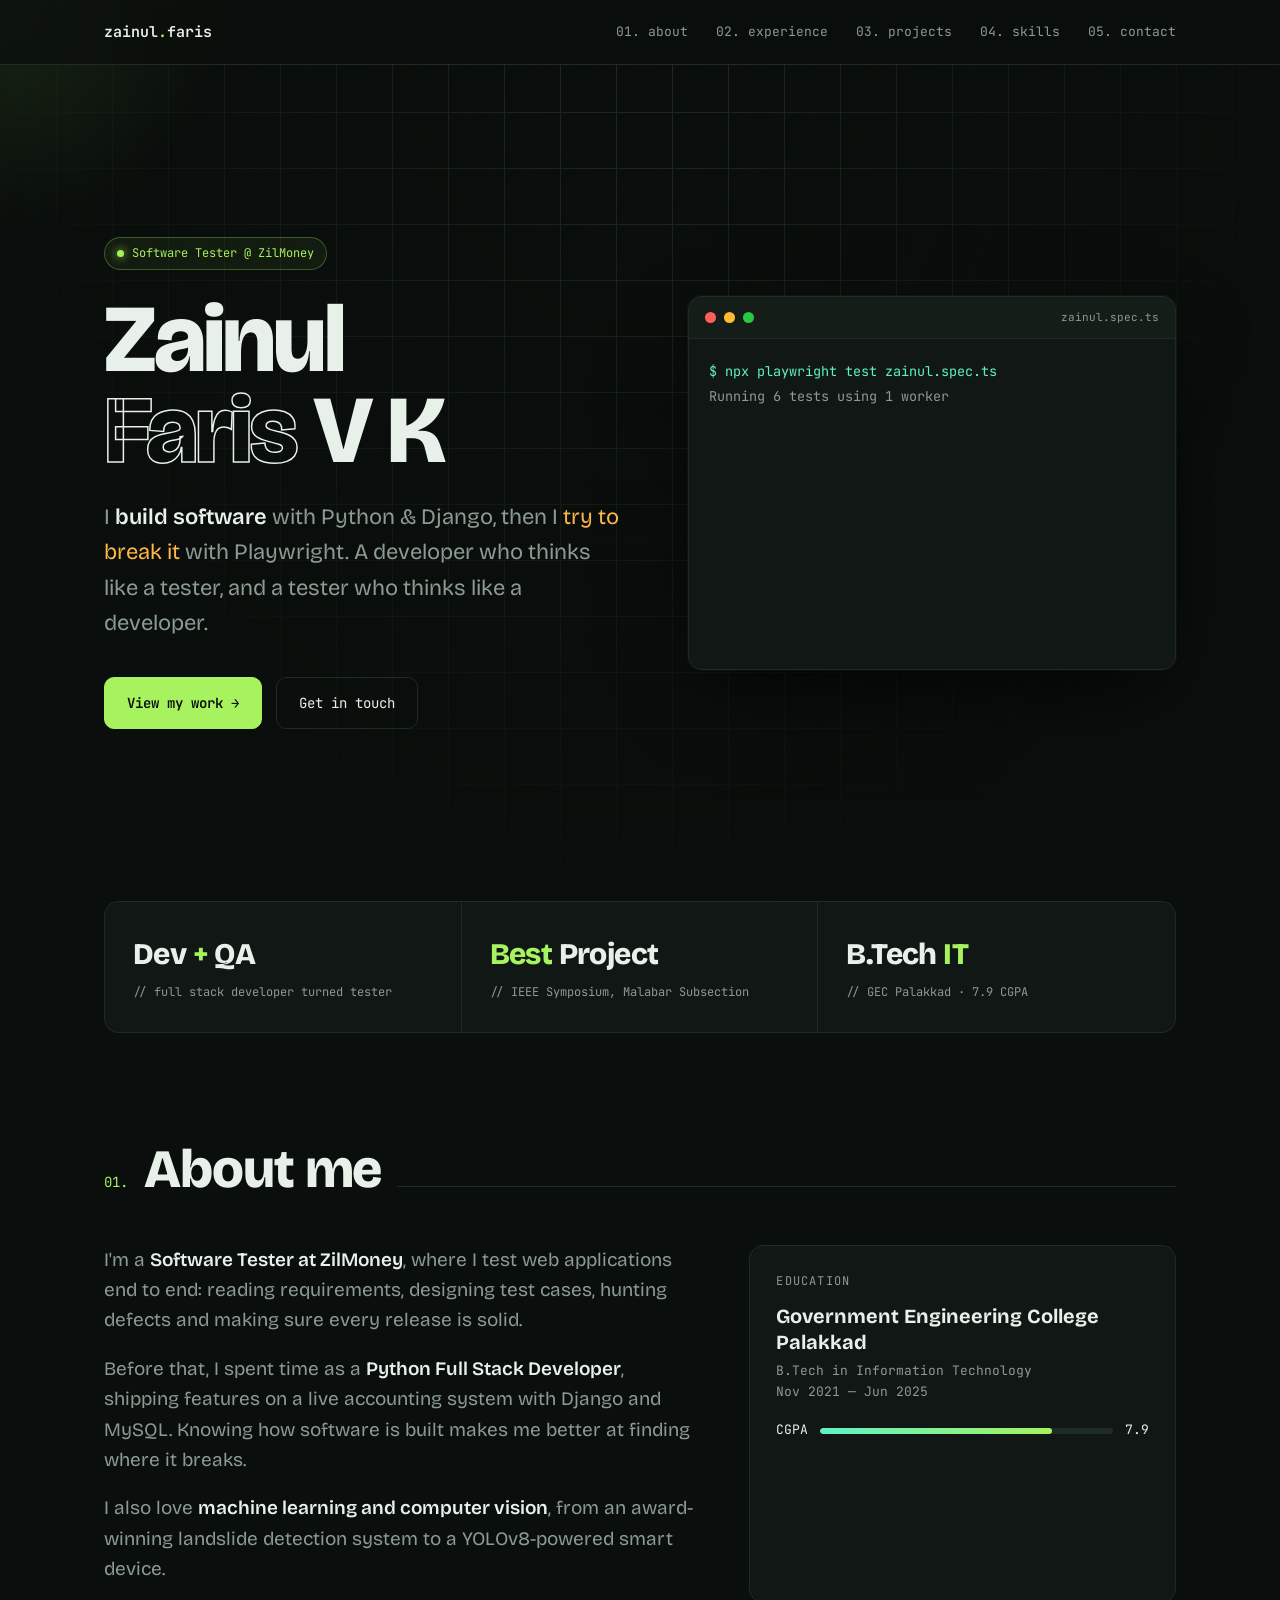
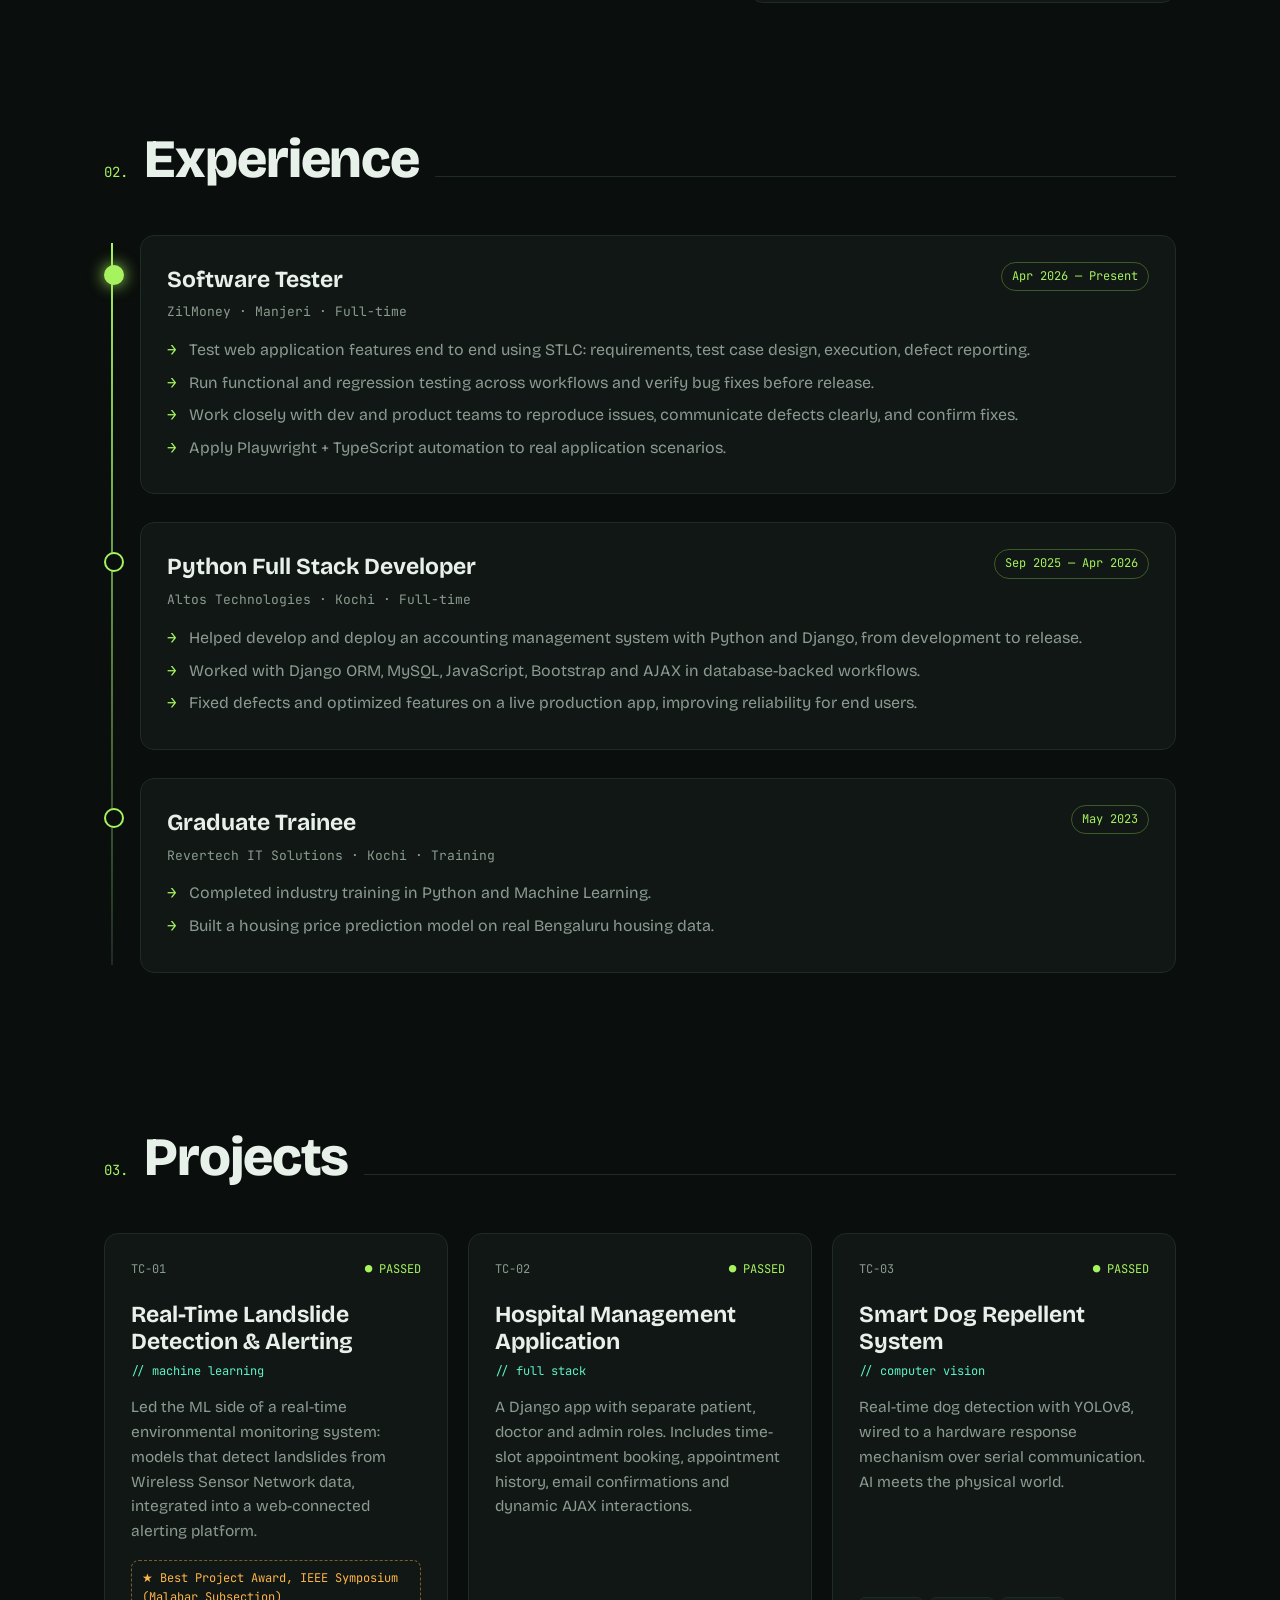
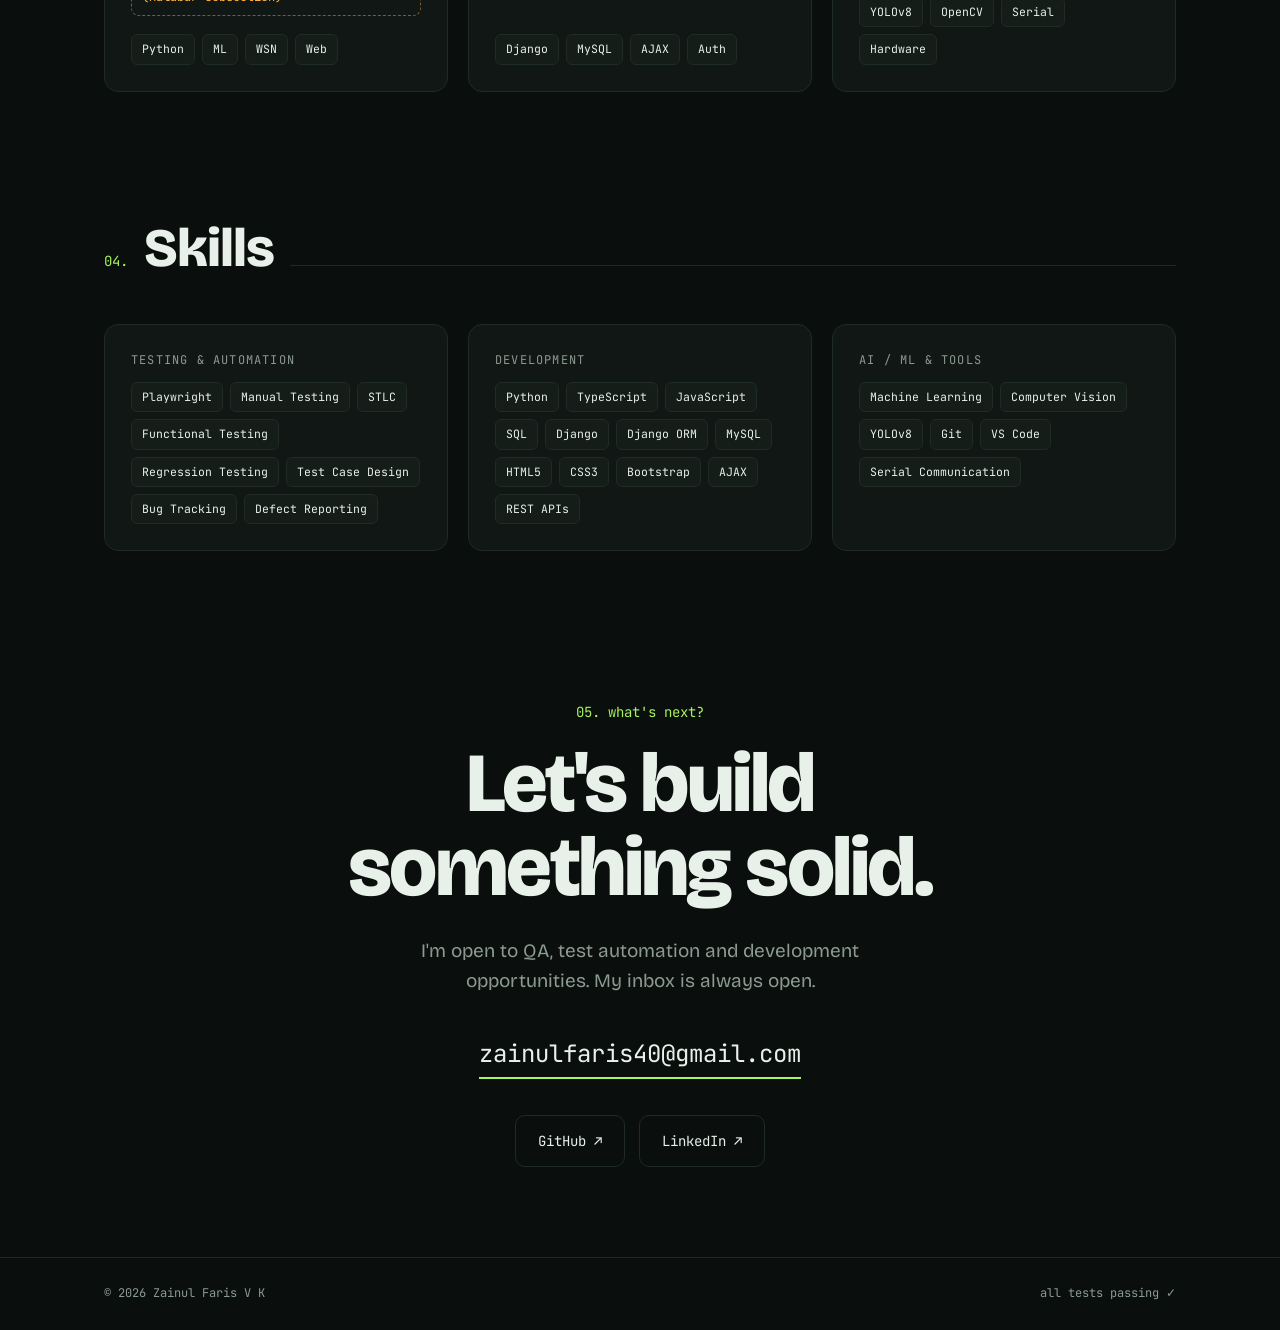
==== index.html @ f4fa7b73 "Add portfolio site" ====
<!DOCTYPE html>
<html lang="en">
<head>
<meta charset="UTF-8">
<meta name="viewport" content="width=device-width, initial-scale=1.0">
<title>Zainul Faris V K — Software Tester & Developer</title>
<meta name="description" content="Portfolio of Zainul Faris V K — Software Tester at ZilMoney, Python full stack developer, and ML enthusiast.">
<link rel="preconnect" href="https://fonts.googleapis.com">
<link rel="preconnect" href="https://fonts.gstatic.com" crossorigin>
<link href="https://fonts.googleapis.com/css2?family=Bricolage+Grotesque:opsz,wght@12..96,400;12..96,600;12..96,800&family=JetBrains+Mono:wght@400;600&display=swap" rel="stylesheet">

<!--
  ==========================================================
  EDIT YOUR LINKS HERE  (just replace the text inside quotes)
  ==========================================================
-->
<script>
  const MY_LINKS = {
    email:    "zainulfaris40@gmail.com",
    github:   "https://github.com/ZainulFaris93",
    linkedin: "https://www.linkedin.com/in/zainul-faris-vk"
  };
</script>

<style>
:root{
  --bg:#0a0e0c; --panel:#111714; --panel2:#151d19; --line:#1f2b25;
  --text:#e8f0ea; --mute:#8b9b91; --acc:#a6f25f; --acc2:#5ff2c6; --warn:#ffb547;
  --head:'Bricolage Grotesque',system-ui,sans-serif;
  --mono:'JetBrains Mono',ui-monospace,Menlo,Consolas,monospace;
}
*{box-sizing:border-box;margin:0;padding:0}
html{scroll-behavior:smooth}
body{
  background:var(--bg); color:var(--text); font-family:var(--head); line-height:1.6;
  background-image:
    linear-gradient(var(--line) 1px,transparent 1px),
    linear-gradient(90deg,var(--line) 1px,transparent 1px);
  background-size:56px 56px; background-attachment:fixed;
  overflow-x:hidden;
}
body::before{ /* vignette over grid */
  content:"";position:fixed;inset:0;pointer-events:none;z-index:0;
  background:radial-gradient(ellipse at 50% 0%,transparent 0%,var(--bg) 75%);
}
.glow{position:fixed;width:520px;height:520px;border-radius:50%;pointer-events:none;z-index:0;
  background:radial-gradient(circle,rgba(166,242,95,.10),transparent 65%);transform:translate(-50%,-50%);transition:opacity .3s}
main,nav,footer{position:relative;z-index:1}
a{color:inherit;text-decoration:none}
.wrap{max-width:1120px;margin:0 auto;padding:0 24px}
.mono{font-family:var(--mono)}

/* NAV */
nav{position:sticky;top:0;backdrop-filter:blur(12px);background:rgba(10,14,12,.72);border-bottom:1px solid var(--line);z-index:50}
nav .wrap{display:flex;align-items:center;justify-content:space-between;height:64px}
.logo{font-family:var(--mono);font-weight:600;font-size:15px}
.logo span{color:var(--acc)}
.links{display:flex;gap:28px;font-family:var(--mono);font-size:13px}
.links a{color:var(--mute);transition:color .2s}
.links a:hover{color:var(--acc)}
.menu-btn{display:none;background:none;border:1px solid var(--line);color:var(--text);font-family:var(--mono);padding:6px 12px;border-radius:6px;cursor:pointer}

/* HERO */
.hero{min-height:calc(100vh - 64px);display:grid;grid-template-columns:1.1fr 1fr;gap:48px;align-items:center;padding:60px 0}
.tag{display:inline-flex;align-items:center;gap:8px;font-family:var(--mono);font-size:12px;color:var(--acc);
  border:1px solid rgba(166,242,95,.3);background:rgba(166,242,95,.06);padding:6px 12px;border-radius:99px;margin-bottom:24px}
.dot{width:7px;height:7px;border-radius:50%;background:var(--acc);box-shadow:0 0 10px var(--acc);animation:pulse 1.8s infinite}
@keyframes pulse{50%{opacity:.35}}
h1{font-size:clamp(48px,8vw,96px);line-height:.95;font-weight:800;letter-spacing:-.03em}
h1 .out{color:transparent;-webkit-text-stroke:1.5px var(--text)}
.lead{font-size:clamp(18px,2.2vw,22px);color:var(--mute);margin:24px 0 36px;max-width:520px}
.lead b{color:var(--text);font-weight:600}
.lead .strike{position:relative;color:var(--warn)}
.cta{display:flex;gap:14px;flex-wrap:wrap}
.btn{font-family:var(--mono);font-size:14px;padding:14px 22px;border-radius:10px;border:1px solid var(--line);transition:all .25s;display:inline-flex;gap:8px;align-items:center}
.btn.primary{background:var(--acc);color:#0a0e0c;border-color:var(--acc);font-weight:600}
.btn.primary:hover{transform:translateY(-2px);box-shadow:0 10px 30px -8px rgba(166,242,95,.6)}
.btn.ghost:hover{border-color:var(--acc);color:var(--acc)}

/* TERMINAL */
.term{background:var(--panel);border:1px solid var(--line);border-radius:14px;overflow:hidden;
  box-shadow:0 30px 80px -20px rgba(0,0,0,.8),0 0 0 1px rgba(166,242,95,.05);transform:rotate(1deg);transition:transform .4s}
.term:hover{transform:rotate(0)}
.term-bar{display:flex;align-items:center;gap:8px;padding:12px 16px;border-bottom:1px solid var(--line);background:var(--panel2)}
.term-bar i{width:11px;height:11px;border-radius:50%;background:#2b3631}
.term-bar i:nth-child(1){background:#ff5f57}.term-bar i:nth-child(2){background:#febc2e}.term-bar i:nth-child(3){background:#28c840}
.term-bar span{margin-left:auto;font-family:var(--mono);font-size:11px;color:var(--mute)}
.term-body{font-family:var(--mono);font-size:13.5px;padding:20px;min-height:330px;line-height:1.85}
.term-body .p{color:var(--acc2)} .term-body .ok{color:var(--acc)} .term-body .dim{color:var(--mute)}
.term-body .sum{color:var(--acc);font-weight:600}
.cursor{display:inline-block;width:8px;height:16px;background:var(--acc);vertical-align:middle;animation:blink 1s steps(1) infinite}
@keyframes blink{50%{opacity:0}}

/* STATS */
.stats{display:grid;grid-template-columns:repeat(3,1fr);border:1px solid var(--line);border-radius:14px;background:var(--panel);overflow:hidden}
.stat{padding:28px;border-right:1px solid var(--line)}
.stat:last-child{border:none}
.stat b{display:block;font-size:30px;font-weight:800;letter-spacing:-.02em}
.stat b em{font-style:normal;color:var(--acc)}
.stat span{font-family:var(--mono);font-size:12px;color:var(--mute)}

/* SECTIONS */
section{padding:110px 0 20px}
.sec-head{display:flex;align-items:baseline;gap:16px;margin-bottom:48px}
.sec-head .num{font-family:var(--mono);color:var(--acc);font-size:14px}
.sec-head h2{font-size:clamp(34px,5vw,54px);font-weight:800;letter-spacing:-.02em;line-height:1}
.sec-head .rule{flex:1;height:1px;background:var(--line)}

/* ABOUT */
.about{display:grid;grid-template-columns:1.4fr 1fr;gap:48px}
.about p{font-size:19px;color:var(--mute);margin-bottom:18px}
.about p b{color:var(--text);font-weight:600}
.card{background:var(--panel);border:1px solid var(--line);border-radius:14px;padding:26px}
.card h4{font-family:var(--mono);font-size:12px;color:var(--mute);font-weight:400;margin-bottom:12px;text-transform:uppercase;letter-spacing:.1em}
.edu b{display:block;font-size:20px;line-height:1.3;margin-bottom:6px}
.edu .meta{font-family:var(--mono);font-size:13px;color:var(--mute)}
.edu .cg{margin-top:18px;display:flex;align-items:center;gap:12px;font-family:var(--mono);font-size:13px}
.bar{flex:1;height:6px;background:var(--line);border-radius:9px;overflow:hidden}
.bar i{display:block;height:100%;width:0;background:linear-gradient(90deg,var(--acc2),var(--acc));border-radius:9px;transition:width 1.6s cubic-bezier(.2,.8,.2,1)}
.in .bar i{width:79%}

/* EXPERIENCE */
.tl{position:relative;padding-left:36px}
.tl::before{content:"";position:absolute;left:7px;top:8px;bottom:8px;width:2px;background:linear-gradient(var(--acc),var(--line))}
.job{position:relative;margin-bottom:28px}
.job::before{content:"";position:absolute;left:-36px;top:30px;width:16px;height:16px;border-radius:50%;background:var(--bg);border:2px solid var(--acc)}
.job.now::before{background:var(--acc);box-shadow:0 0 16px var(--acc)}
.job .card{transition:border-color .3s,transform .3s}
.job .card:hover{border-color:rgba(166,242,95,.4);transform:translateX(4px)}
.job-top{display:flex;justify-content:space-between;gap:12px;flex-wrap:wrap;margin-bottom:4px}
.job h3{font-size:23px;font-weight:700}
.when{font-family:var(--mono);font-size:12px;color:var(--acc);border:1px solid rgba(166,242,95,.3);padding:4px 10px;border-radius:99px;height:fit-content}
.org{font-family:var(--mono);font-size:13px;color:var(--mute);margin-bottom:14px}
.job ul{list-style:none}
.job li{color:var(--mute);padding-left:22px;position:relative;margin-bottom:7px;font-size:16px}
.job li::before{content:"→";position:absolute;left:0;color:var(--acc);font-family:var(--mono)}

/* PROJECTS */
.projects{display:grid;grid-template-columns:repeat(3,1fr);gap:20px}
.proj{display:flex;flex-direction:column;position:relative;overflow:hidden;transition:transform .35s,border-color .35s}
.proj::after{content:"";position:absolute;inset:0;background:radial-gradient(400px circle at var(--mx,50%) var(--my,0%),rgba(166,242,95,.09),transparent 45%);opacity:0;transition:opacity .3s;pointer-events:none}
.proj:hover{transform:translateY(-6px);border-color:rgba(166,242,95,.4)}
.proj:hover::after{opacity:1}
.proj-top{display:flex;justify-content:space-between;font-family:var(--mono);font-size:12px;margin-bottom:22px}
.tc{color:var(--mute)}
.pass{color:var(--acc);display:flex;align-items:center;gap:6px}
.proj h3{font-size:23px;line-height:1.2;margin-bottom:6px}
.kind{font-family:var(--mono);font-size:12px;color:var(--acc2);margin-bottom:14px}
.proj p{color:var(--mute);font-size:15.5px;flex:1}
.award{margin-top:16px;font-family:var(--mono);font-size:12px;color:var(--warn);border:1px dashed rgba(255,181,71,.45);padding:8px 10px;border-radius:8px}
.chips{display:flex;flex-wrap:wrap;gap:7px;margin-top:18px}
.chip{font-family:var(--mono);font-size:11.5px;padding:5px 10px;border-radius:6px;background:var(--panel2);border:1px solid var(--line);color:var(--text)}

/* SKILLS */
.skills{display:grid;grid-template-columns:repeat(3,1fr);gap:20px}
.skills .card .chips{margin-top:4px}
.skills .chip{transition:all .2s;cursor:default}
.skills .chip:hover{border-color:var(--acc);color:var(--acc)}

/* CONTACT */
.contact{text-align:center;padding:130px 0 90px}
.contact .mono{color:var(--acc);font-size:14px}
.contact h2{font-size:clamp(40px,7vw,84px);font-weight:800;letter-spacing:-.03em;line-height:1;margin:18px 0 26px}
.contact p{color:var(--mute);font-size:19px;max-width:520px;margin:0 auto 38px}
.mail{display:inline-block;font-family:var(--mono);font-size:clamp(16px,2.6vw,24px);border-bottom:2px solid var(--acc);padding-bottom:4px;transition:color .2s}
.mail:hover{color:var(--acc)}
.socials{display:flex;gap:14px;justify-content:center;margin-top:36px}
footer{border-top:1px solid var(--line);padding:26px 0;font-family:var(--mono);font-size:12px;color:var(--mute)}
footer .wrap{display:flex;justify-content:space-between;flex-wrap:wrap;gap:10px}

/* REVEAL */
.rv{opacity:0;transform:translateY(28px);transition:opacity .8s ease,transform .8s cubic-bezier(.2,.8,.2,1)}
.rv.in{opacity:1;transform:none}

/* RESPONSIVE */
@media(max-width:900px){
  .hero,.about{grid-template-columns:1fr}
  .hero{padding-top:40px;min-height:auto}
  .term{transform:none}
  .projects,.skills{grid-template-columns:1fr}
  .stats{grid-template-columns:1fr}
  .stat{border-right:none;border-bottom:1px solid var(--line)}
  .links{display:none;position:absolute;top:64px;left:0;right:0;flex-direction:column;gap:0;background:var(--bg);border-bottom:1px solid var(--line)}
  .links.open{display:flex}
  .links a{padding:16px 24px;border-top:1px solid var(--line)}
  .menu-btn{display:block}
  .glow{display:none}
}
@media(prefers-reduced-motion:reduce){*{animation:none!important;transition:none!important}.rv{opacity:1;transform:none}}
</style>
</head>
<body>
<div class="glow" id="glow"></div>

<nav>
  <div class="wrap">
    <a href="#top" class="logo">zainul<span>.</span>faris</a>
    <div class="links" id="links">
      <a href="#about">01. about</a>
      <a href="#experience">02. experience</a>
      <a href="#projects">03. projects</a>
      <a href="#skills">04. skills</a>
      <a href="#contact">05. contact</a>
    </div>
    <button class="menu-btn" id="menuBtn" aria-label="Menu">menu</button>
  </div>
</nav>

<main id="top">
  <div class="wrap">
    <!-- HERO -->
    <header class="hero">
      <div class="rv">
        <div class="tag"><span class="dot"></span>Software Tester @ ZilMoney</div>
        <h1>Zainul<br><span class="out">Faris</span> V K</h1>
        <p class="lead">I <b>build software</b> with Python & Django, then I <span class="strike">try to break it</span> with Playwright. A developer who thinks like a tester, and a tester who thinks like a developer.</p>
        <div class="cta">
          <a href="#projects" class="btn primary">View my work →</a>
          <a href="#contact" class="btn ghost">Get in touch</a>
        </div>
      </div>

      <div class="term rv" aria-label="Animated test runner">
        <div class="term-bar"><i></i><i></i><i></i><span>zainul.spec.ts</span></div>
        <div class="term-body" id="term"></div>
      </div>
    </header>

    <div class="stats rv">
      <div class="stat"><b>Dev <em>+</em> QA</b><span>// full stack developer turned tester</span></div>
      <div class="stat"><b><em>Best</em> Project</b><span>// IEEE Symposium, Malabar Subsection</span></div>
      <div class="stat"><b>B.Tech <em>IT</em></b><span>// GEC Palakkad · 7.9 CGPA</span></div>
    </div>

    <!-- ABOUT -->
    <section id="about">
      <div class="sec-head rv"><span class="num">01.</span><h2>About me</h2><span class="rule"></span></div>
      <div class="about">
        <div class="rv">
          <p>I'm a <b>Software Tester at ZilMoney</b>, where I test web applications end to end: reading requirements, designing test cases, hunting defects and making sure every release is solid.</p>
          <p>Before that, I spent time as a <b>Python Full Stack Developer</b>, shipping features on a live accounting system with Django and MySQL. Knowing how software is built makes me better at finding where it breaks.</p>
          <p>I also love <b>machine learning and computer vision</b>, from an award-winning landslide detection system to a YOLOv8-powered smart device.</p>
        </div>
        <div class="card edu rv">
          <h4>Education</h4>
          <b>Government Engineering College Palakkad</b>
          <div class="meta">B.Tech in Information Technology<br>Nov 2021 — Jun 2025</div>
          <div class="cg"><span>CGPA</span><div class="bar"><i></i></div><span>7.9</span></div>
        </div>
      </div>
    </section>

    <!-- EXPERIENCE -->
    <section id="experience">
      <div class="sec-head rv"><span class="num">02.</span><h2>Experience</h2><span class="rule"></span></div>
      <div class="tl">
        <div class="job now rv"><div class="card">
          <div class="job-top"><h3>Software Tester</h3><span class="when">Apr 2026 — Present</span></div>
          <div class="org">ZilMoney · Manjeri · Full-time</div>
          <ul>
            <li>Test web application features end to end using STLC: requirements, test case design, execution, defect reporting.</li>
            <li>Run functional and regression testing across workflows and verify bug fixes before release.</li>
            <li>Work closely with dev and product teams to reproduce issues, communicate defects clearly, and confirm fixes.</li>
            <li>Apply Playwright + TypeScript automation to real application scenarios.</li>
          </ul>
        </div></div>
        <div class="job rv"><div class="card">
          <div class="job-top"><h3>Python Full Stack Developer</h3><span class="when">Sep 2025 — Apr 2026</span></div>
          <div class="org">Altos Technologies · Kochi · Full-time</div>
          <ul>
            <li>Helped develop and deploy an accounting management system with Python and Django, from development to release.</li>
            <li>Worked with Django ORM, MySQL, JavaScript, Bootstrap and AJAX in database-backed workflows.</li>
            <li>Fixed defects and optimized features on a live production app, improving reliability for end users.</li>
          </ul>
        </div></div>
        <div class="job rv"><div class="card">
          <div class="job-top"><h3>Graduate Trainee</h3><span class="when">May 2023</span></div>
          <div class="org">Revertech IT Solutions · Kochi · Training</div>
          <ul>
            <li>Completed industry training in Python and Machine Learning.</li>
            <li>Built a housing price prediction model on real Bengaluru housing data.</li>
          </ul>
        </div></div>
      </div>
    </section>

    <!-- PROJECTS -->
    <section id="projects">
      <div class="sec-head rv"><span class="num">03.</span><h2>Projects</h2><span class="rule"></span></div>
      <div class="projects">
        <article class="card proj rv">
          <div class="proj-top"><span class="tc">TC-01</span><span class="pass">● PASSED</span></div>
          <h3>Real-Time Landslide Detection & Alerting</h3>
          <div class="kind">// machine learning</div>
          <p>Led the ML side of a real-time environmental monitoring system: models that detect landslides from Wireless Sensor Network data, integrated into a web-connected alerting platform.</p>
          <div class="award">★ Best Project Award, IEEE Symposium (Malabar Subsection)</div>
          <div class="chips"><span class="chip">Python</span><span class="chip">ML</span><span class="chip">WSN</span><span class="chip">Web</span></div>
        </article>
        <article class="card proj rv">
          <div class="proj-top"><span class="tc">TC-02</span><span class="pass">● PASSED</span></div>
          <h3>Hospital Management Application</h3>
          <div class="kind">// full stack</div>
          <p>A Django app with separate patient, doctor and admin roles. Includes time-slot appointment booking, appointment history, email confirmations and dynamic AJAX interactions.</p>
          <div class="chips"><span class="chip">Django</span><span class="chip">MySQL</span><span class="chip">AJAX</span><span class="chip">Auth</span></div>
        </article>
        <article class="card proj rv">
          <div class="proj-top"><span class="tc">TC-03</span><span class="pass">● PASSED</span></div>
          <h3>Smart Dog Repellent System</h3>
          <div class="kind">// computer vision</div>
          <p>Real-time dog detection with YOLOv8, wired to a hardware response mechanism over serial communication. AI meets the physical world.</p>
          <div class="chips"><span class="chip">YOLOv8</span><span class="chip">OpenCV</span><span class="chip">Serial</span><span class="chip">Hardware</span></div>
        </article>
      </div>
    </section>

    <!-- SKILLS -->
    <section id="skills">
      <div class="sec-head rv"><span class="num">04.</span><h2>Skills</h2><span class="rule"></span></div>
      <div class="skills">
        <div class="card rv"><h4>Testing & Automation</h4><div class="chips">
          <span class="chip">Playwright</span><span class="chip">Manual Testing</span><span class="chip">STLC</span><span class="chip">Functional Testing</span><span class="chip">Regression Testing</span><span class="chip">Test Case Design</span><span class="chip">Bug Tracking</span><span class="chip">Defect Reporting</span></div></div>
        <div class="card rv"><h4>Development</h4><div class="chips">
          <span class="chip">Python</span><span class="chip">TypeScript</span><span class="chip">JavaScript</span><span class="chip">SQL</span><span class="chip">Django</span><span class="chip">Django ORM</span><span class="chip">MySQL</span><span class="chip">HTML5</span><span class="chip">CSS3</span><span class="chip">Bootstrap</span><span class="chip">AJAX</span><span class="chip">REST APIs</span></div></div>
        <div class="card rv"><h4>AI / ML & Tools</h4><div class="chips">
          <span class="chip">Machine Learning</span><span class="chip">Computer Vision</span><span class="chip">YOLOv8</span><span class="chip">Git</span><span class="chip">VS Code</span><span class="chip">Serial Communication</span></div></div>
      </div>
    </section>

    <!-- CONTACT -->
    <section class="contact" id="contact">
      <div class="rv">
        <div class="mono">05. what's next?</div>
        <h2>Let's build<br>something solid.</h2>
        <p>I'm open to QA, test automation and development opportunities. My inbox is always open.</p>
        <a class="mail" id="mailLink" href="#">email</a>
        <div class="socials">
          <a class="btn ghost" id="ghLink" href="#" target="_blank" rel="noopener">GitHub ↗</a>
          <a class="btn ghost" id="liLink" href="#" target="_blank" rel="noopener">LinkedIn ↗</a>
        </div>
      </div>
    </section>
  </div>
</main>

<footer><div class="wrap"><span>© <span id="yr"></span> Zainul Faris V K</span><span>all tests passing ✓</span></div></footer>

<script>
// links
const m = document.getElementById('mailLink');
m.href = 'mailto:' + MY_LINKS.email; m.textContent = MY_LINKS.email;
document.getElementById('ghLink').href = MY_LINKS.github;
document.getElementById('liLink').href = MY_LINKS.linkedin;
document.getElementById('yr').textContent = new Date().getFullYear();

// mobile menu
const links = document.getElementById('links');
document.getElementById('menuBtn').onclick = () => links.classList.toggle('open');
links.querySelectorAll('a').forEach(a => a.onclick = () => links.classList.remove('open'));

// reveal on scroll
const io = new IntersectionObserver(es => es.forEach(e => {
  if (e.isIntersecting) { e.target.classList.add('in'); io.unobserve(e.target); }
}), { threshold: .12 });
document.querySelectorAll('.rv').forEach((el, i) => { el.style.transitionDelay = (i % 3) * 90 + 'ms'; io.observe(el); });

// cursor glow + project spotlight
const g = document.getElementById('glow');
addEventListener('pointermove', e => { g.style.left = e.clientX + 'px'; g.style.top = e.clientY + 'px'; });
document.querySelectorAll('.proj').forEach(p => p.addEventListener('pointermove', e => {
  const r = p.getBoundingClientRect();
  p.style.setProperty('--mx', (e.clientX - r.left) + 'px');
  p.style.setProperty('--my', (e.clientY - r.top) + 'px');
}));

// terminal animation
const lines = [
  ['p', '$ npx playwright test zainul.spec.ts', 32],
  ['dim', 'Running 6 tests using 1 worker', 0],
  ['', '', 0],
  ['ok', '  ✓ builds full-stack apps with Django  (1.2s)', 0],
  ['ok', '  ✓ designs test cases from requirements  (0.8s)', 0],
  ['ok', '  ✓ catches bugs before users do  (0.6s)', 0],
  ['ok', '  ✓ automates flows with Playwright + TS  (1.4s)', 0],
  ['ok', '  ✓ trains ML & computer vision models  (2.1s)', 0],
  ['ok', '  ✓ wins awards (IEEE Best Project)  (0.3s)', 0],
  ['', '', 0],
  ['sum', '  6 passed (6.4s)', 0],
  ['dim', '  ready to join your team →', 18]
];
const term = document.getElementById('term');
async function run() {
  term.innerHTML = '';
  for (const [cls, text, speed] of lines) {
    const d = document.createElement('div');
    d.className = cls; d.innerHTML = '&nbsp;';
    term.appendChild(d);
    if (speed) {
      d.textContent = '';
      for (const ch of text) { d.textContent += ch; await new Promise(r => setTimeout(r, speed)); }
    } else {
      await new Promise(r => setTimeout(r, 380));
      d.textContent = text || '\u00a0';
    }
  }
  const c = document.createElement('span'); c.className = 'cursor'; term.lastChild.append(' ', c);
  setTimeout(run, 7000);
}
run();
</script>
</body>
</html>
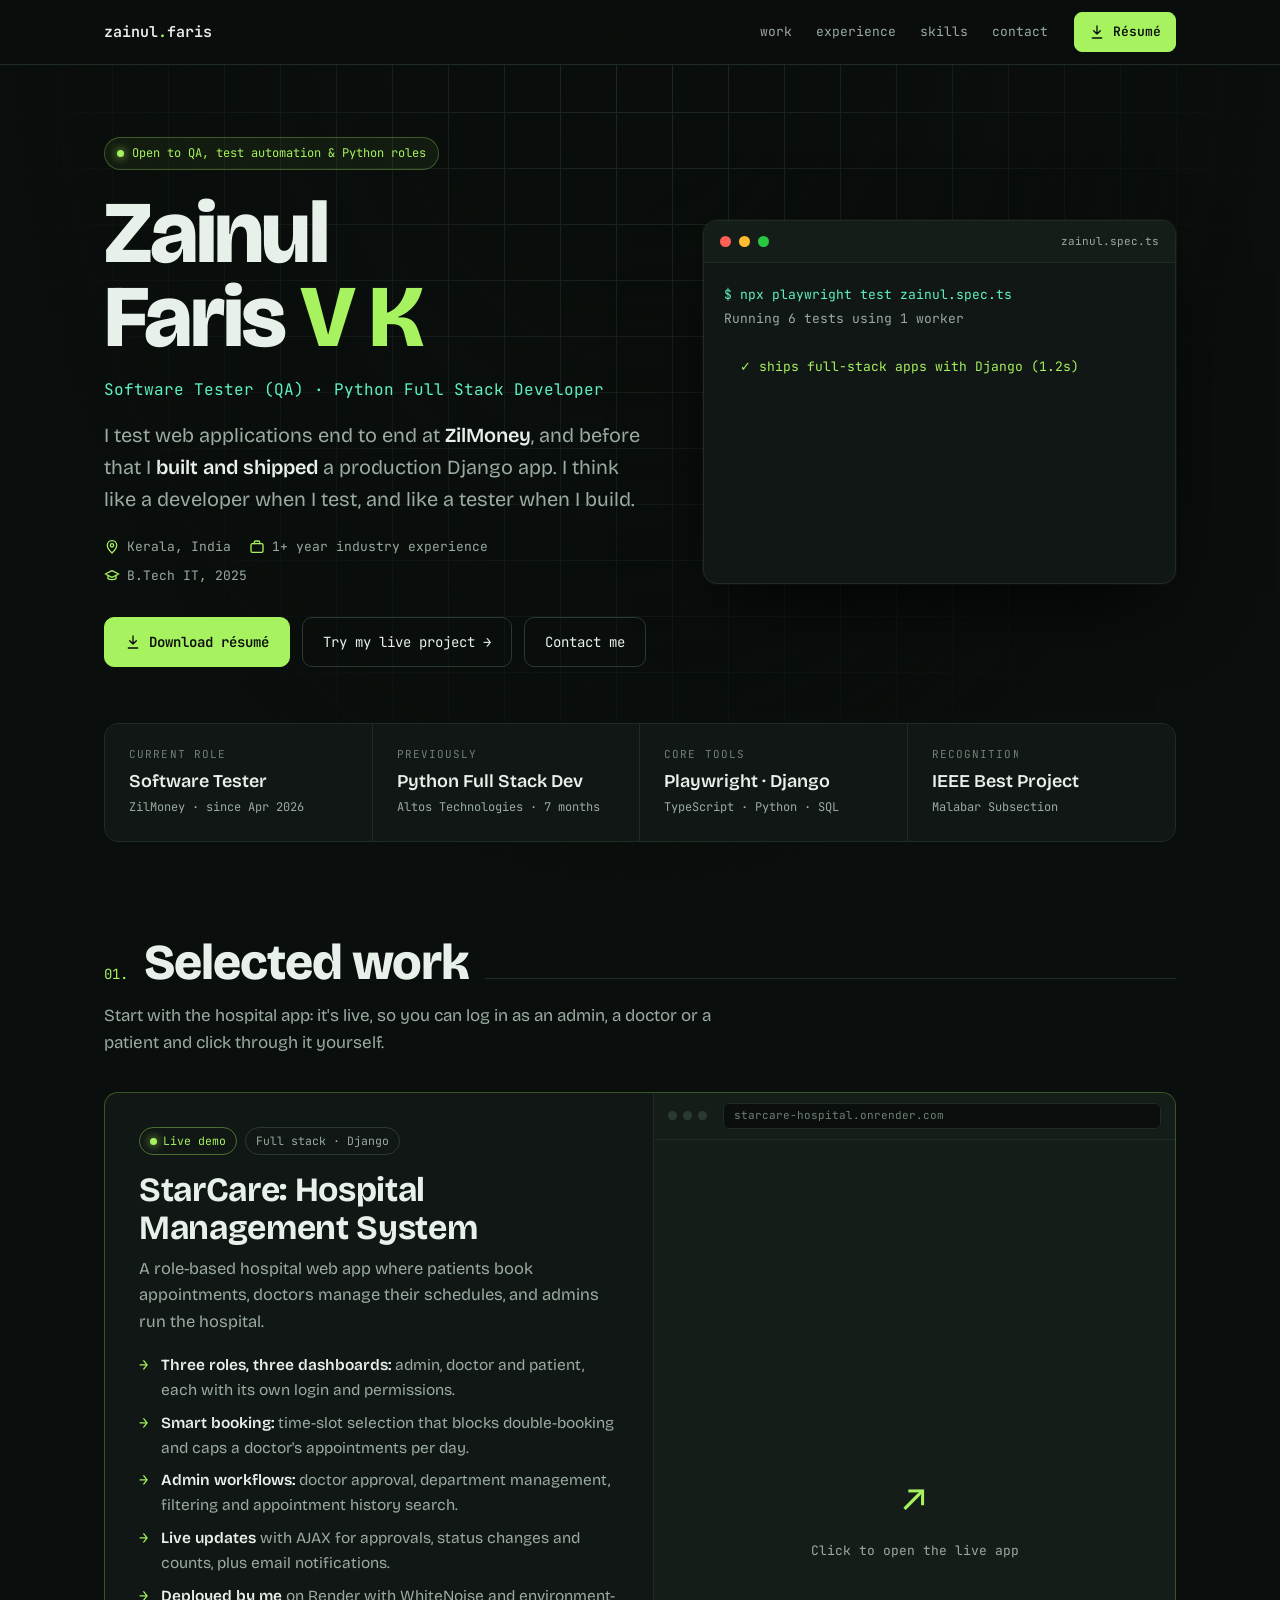
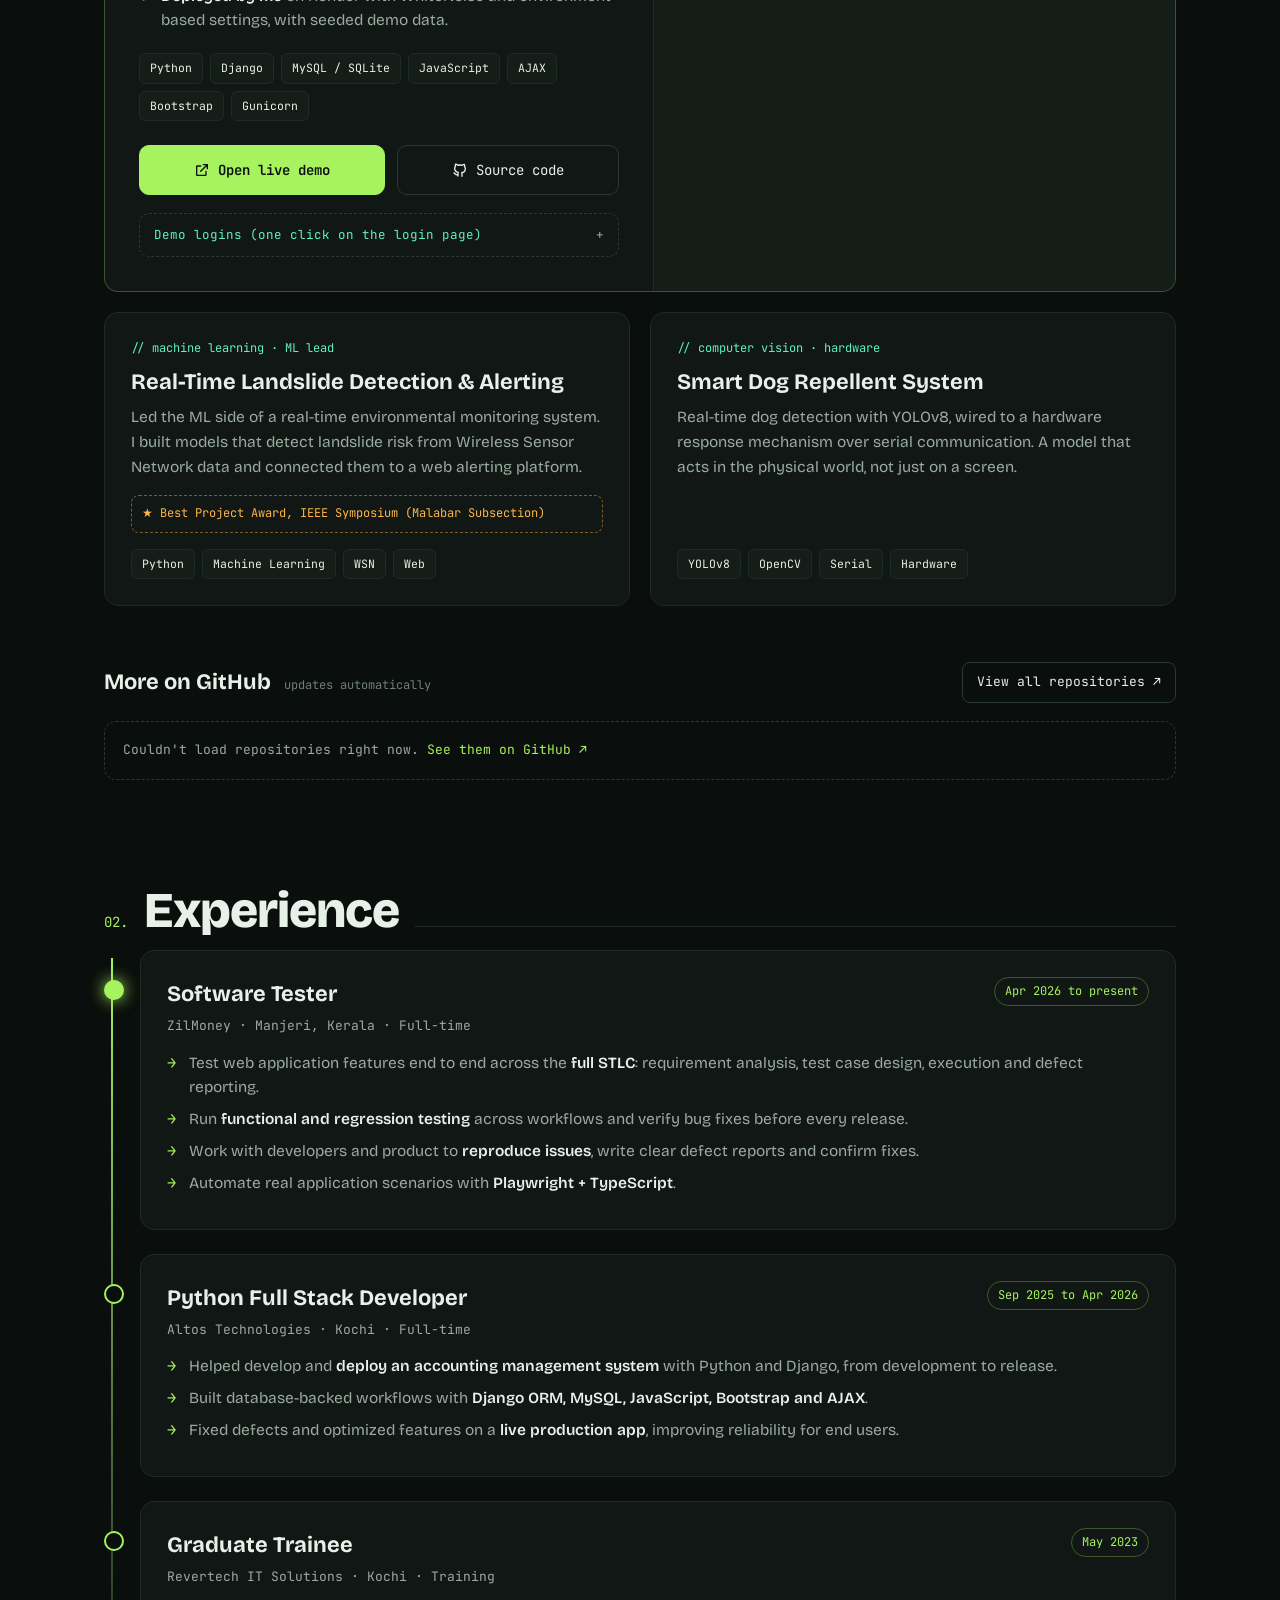
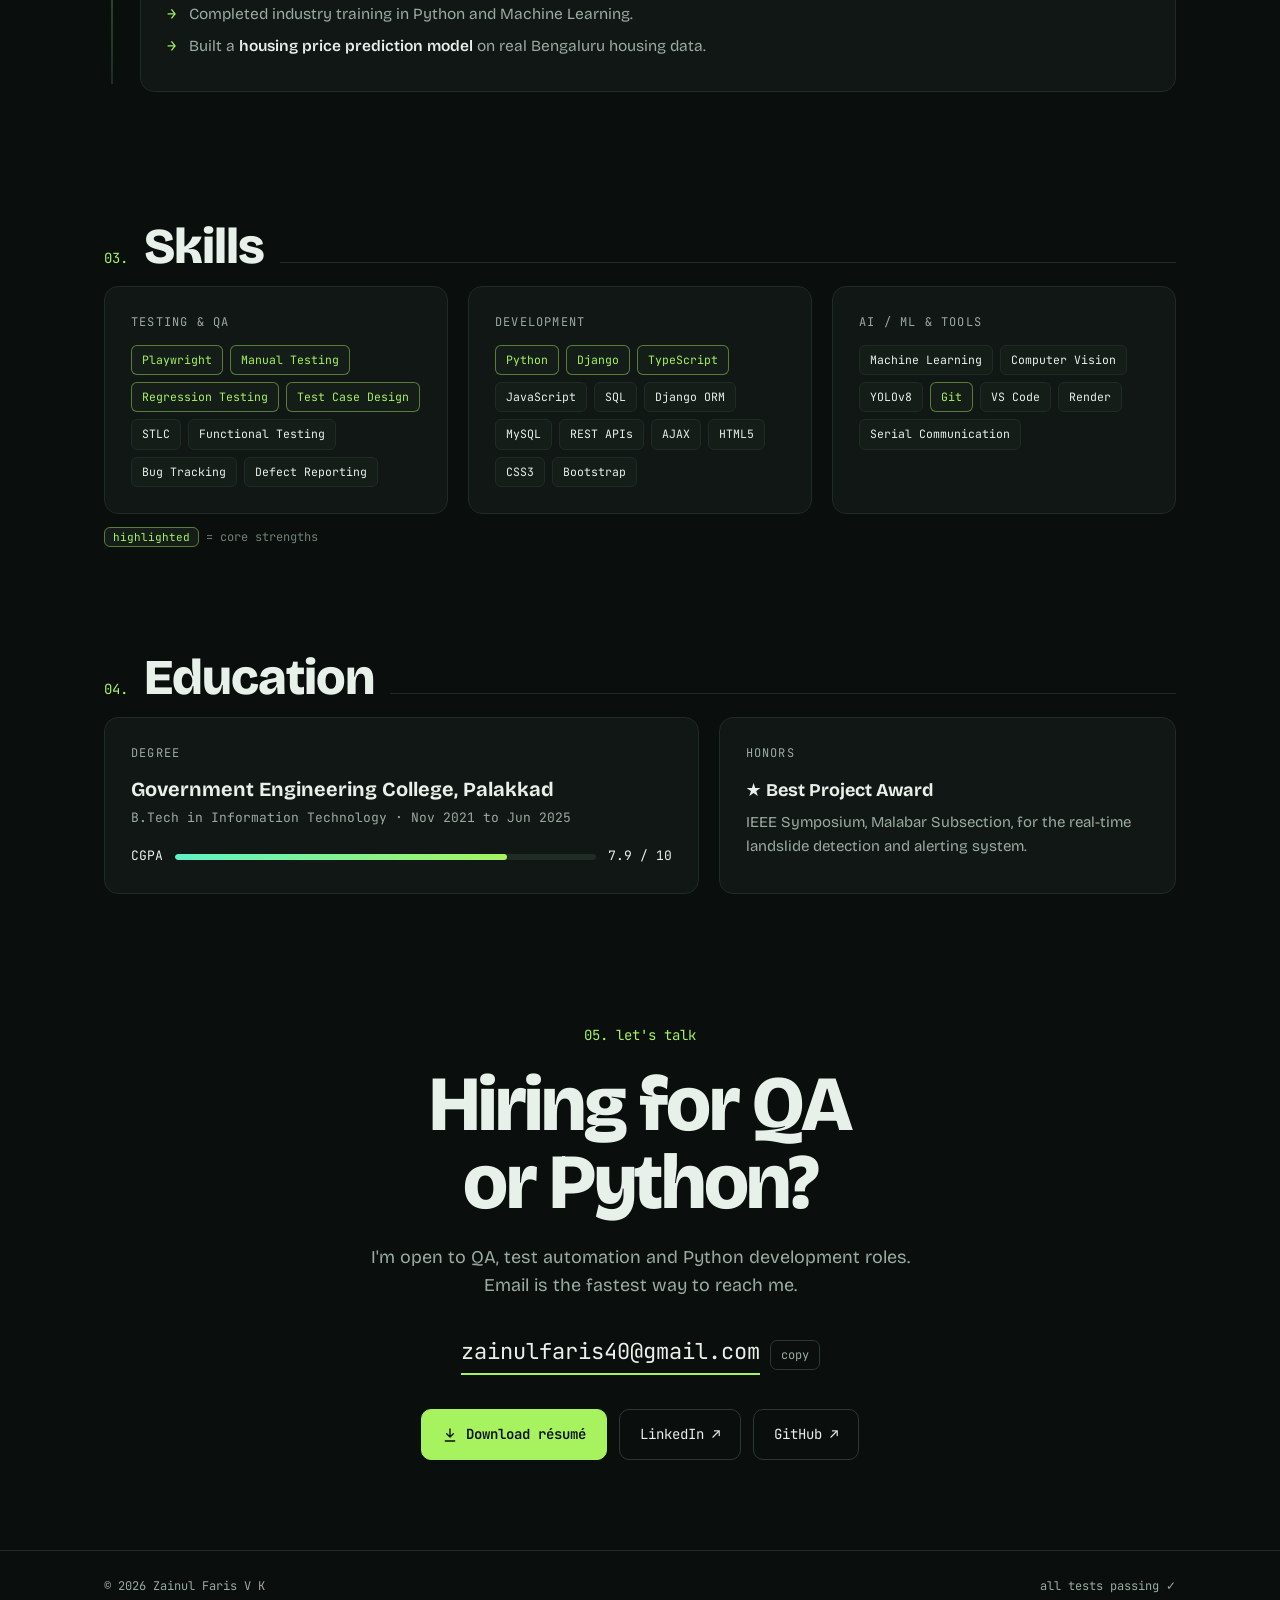
==== commit 0a5320d0: "Recruiter-friendly redesign, live project, resume download" ====
--- a/index.html
+++ b/index.html
@@ -3,250 +3,404 @@
 <head>
 <meta charset="UTF-8">
 <meta name="viewport" content="width=device-width, initial-scale=1.0">
-<title>Zainul Faris V K — Software Tester & Developer</title>
-<meta name="description" content="Portfolio of Zainul Faris V K — Software Tester at ZilMoney, Python full stack developer, and ML enthusiast.">
+<title>Zainul Faris V K | QA Engineer & Python Developer</title>
+<meta name="description" content="Zainul Faris V K: Software Tester at ZilMoney with a Python/Django development background. Manual and automated testing (Playwright + TypeScript), full stack Django, ML. Based in Kerala, India.">
+<meta property="og:title" content="Zainul Faris V K | QA Engineer & Python Developer">
+<meta property="og:description" content="Software Tester at ZilMoney. Former Python full stack developer. Try my live Django hospital management app.">
+<meta property="og:type" content="website">
+<meta property="og:url" content="https://zainulfaris93.github.io/">
+<meta property="og:image" content="https://zainulfaris93.github.io/assets/og-image.png">
+<meta name="twitter:card" content="summary_large_image">
+<link rel="icon" href="data:image/svg+xml,%3Csvg xmlns='http://www.w3.org/2000/svg' viewBox='0 0 64 64'%3E%3Crect width='64' height='64' rx='14' fill='%230a0e0c'/%3E%3Cpath d='M18 33l9 9 19-20' stroke='%23a6f25f' stroke-width='7' fill='none' stroke-linecap='round' stroke-linejoin='round'/%3E%3C/svg%3E">
 <link rel="preconnect" href="https://fonts.googleapis.com">
 <link rel="preconnect" href="https://fonts.gstatic.com" crossorigin>
 <link href="https://fonts.googleapis.com/css2?family=Bricolage+Grotesque:opsz,wght@12..96,400;12..96,600;12..96,800&family=JetBrains+Mono:wght@400;600&display=swap" rel="stylesheet">
 
 <!--
-  ==========================================================
-  EDIT YOUR LINKS HERE  (just replace the text inside quotes)
-  ==========================================================
+  =====================================================================
+  EASY SETTINGS: edit the values inside quotes, then commit on GitHub.
+  =====================================================================
+  RÉSUMÉ
+    • Main résumé: upload a PDF named  resume.pdf  to this repo (replace it any time).
+    • Tailored résumé: upload e.g.  resume-zilmoney.pdf  and share the link
+        https://zainulfaris93.github.io/?cv=zilmoney
+      Visitors on that link download the tailored file instead.
+  NEW PROJECTS
+    • Any new public GitHub repo shows up automatically under "More on GitHub".
+    • To show a "Live" button for it, set the repo's Website field on GitHub
+      (repo page → ⚙ next to About → Website).
+    • To hide a repo, add its name to hideRepos below.
 -->
 <script>
-  const MY_LINKS = {
+  const SETTINGS = {
     email:    "zainulfaris40@gmail.com",
     github:   "https://github.com/ZainulFaris93",
-    linkedin: "https://www.linkedin.com/in/zainul-faris-vk"
+    linkedin: "https://www.linkedin.com/in/zainul-faris-vk",
+    githubUser: "ZainulFaris93",
+    resumeFile: "resume.pdf",
+    resumeDownloadName: "Zainul_Faris_VK_Resume.pdf",
+    hospitalDemo: "https://starcare-hospital.onrender.com",
+    hideRepos: ["ZainulFaris93.github.io", "desktop-tutorial", "Hospital-Management-System"]
   };
 </script>
 
 <style>
 :root{
-  --bg:#0a0e0c; --panel:#111714; --panel2:#151d19; --line:#1f2b25;
-  --text:#e8f0ea; --mute:#8b9b91; --acc:#a6f25f; --acc2:#5ff2c6; --warn:#ffb547;
+  --bg:#0a0e0c; --panel:#111714; --panel2:#151d19; --line:#1f2b25; --line2:#2a3a32;
+  --text:#e8f0ea; --mute:#9aaba0; --dim:#6f8076; --acc:#a6f25f; --acc2:#5ff2c6; --warn:#ffb547;
   --head:'Bricolage Grotesque',system-ui,sans-serif;
   --mono:'JetBrains Mono',ui-monospace,Menlo,Consolas,monospace;
 }
 *{box-sizing:border-box;margin:0;padding:0}
-html{scroll-behavior:smooth}
+html{scroll-behavior:smooth;scroll-padding-top:80px}
 body{
   background:var(--bg); color:var(--text); font-family:var(--head); line-height:1.6;
-  background-image:
-    linear-gradient(var(--line) 1px,transparent 1px),
-    linear-gradient(90deg,var(--line) 1px,transparent 1px);
-  background-size:56px 56px; background-attachment:fixed;
-  overflow-x:hidden;
+  background-image:linear-gradient(var(--line) 1px,transparent 1px),linear-gradient(90deg,var(--line) 1px,transparent 1px);
+  background-size:56px 56px; background-attachment:fixed; overflow-x:hidden;
 }
-body::before{ /* vignette over grid */
-  content:"";position:fixed;inset:0;pointer-events:none;z-index:0;
-  background:radial-gradient(ellipse at 50% 0%,transparent 0%,var(--bg) 75%);
-}
-.glow{position:fixed;width:520px;height:520px;border-radius:50%;pointer-events:none;z-index:0;
-  background:radial-gradient(circle,rgba(166,242,95,.10),transparent 65%);transform:translate(-50%,-50%);transition:opacity .3s}
+body::before{content:"";position:fixed;inset:0;pointer-events:none;z-index:0;background:radial-gradient(ellipse at 50% 0%,transparent 0%,var(--bg) 72%)}
 main,nav,footer{position:relative;z-index:1}
 a{color:inherit;text-decoration:none}
 .wrap{max-width:1120px;margin:0 auto;padding:0 24px}
 .mono{font-family:var(--mono)}
+svg.i{width:16px;height:16px;flex:none;stroke:currentColor;fill:none;stroke-width:2;stroke-linecap:round;stroke-linejoin:round}
+:focus-visible{outline:2px solid var(--acc);outline-offset:3px;border-radius:6px}
+.skip{position:absolute;left:-999px;top:8px;background:var(--acc);color:#0a0e0c;padding:8px 14px;border-radius:8px;z-index:100;font-family:var(--mono);font-size:13px}
+.skip:focus{left:16px}
 
 /* NAV */
-nav{position:sticky;top:0;backdrop-filter:blur(12px);background:rgba(10,14,12,.72);border-bottom:1px solid var(--line);z-index:50}
-nav .wrap{display:flex;align-items:center;justify-content:space-between;height:64px}
+nav{position:sticky;top:0;backdrop-filter:blur(12px);-webkit-backdrop-filter:blur(12px);background:rgba(10,14,12,.8);border-bottom:1px solid var(--line);z-index:50}
+nav .wrap{display:flex;align-items:center;justify-content:space-between;height:64px;gap:16px}
 .logo{font-family:var(--mono);font-weight:600;font-size:15px}
 .logo span{color:var(--acc)}
-.links{display:flex;gap:28px;font-family:var(--mono);font-size:13px}
+.nav-r{display:flex;align-items:center;gap:26px}
+.links{display:flex;gap:24px;font-family:var(--mono);font-size:13px}
 .links a{color:var(--mute);transition:color .2s}
 .links a:hover{color:var(--acc)}
-.menu-btn{display:none;background:none;border:1px solid var(--line);color:var(--text);font-family:var(--mono);padding:6px 12px;border-radius:6px;cursor:pointer}
-
-/* HERO */
-.hero{min-height:calc(100vh - 64px);display:grid;grid-template-columns:1.1fr 1fr;gap:48px;align-items:center;padding:60px 0}
-.tag{display:inline-flex;align-items:center;gap:8px;font-family:var(--mono);font-size:12px;color:var(--acc);
-  border:1px solid rgba(166,242,95,.3);background:rgba(166,242,95,.06);padding:6px 12px;border-radius:99px;margin-bottom:24px}
-.dot{width:7px;height:7px;border-radius:50%;background:var(--acc);box-shadow:0 0 10px var(--acc);animation:pulse 1.8s infinite}
-@keyframes pulse{50%{opacity:.35}}
-h1{font-size:clamp(48px,8vw,96px);line-height:.95;font-weight:800;letter-spacing:-.03em}
-h1 .out{color:transparent;-webkit-text-stroke:1.5px var(--text)}
-.lead{font-size:clamp(18px,2.2vw,22px);color:var(--mute);margin:24px 0 36px;max-width:520px}
-.lead b{color:var(--text);font-weight:600}
-.lead .strike{position:relative;color:var(--warn)}
-.cta{display:flex;gap:14px;flex-wrap:wrap}
-.btn{font-family:var(--mono);font-size:14px;padding:14px 22px;border-radius:10px;border:1px solid var(--line);transition:all .25s;display:inline-flex;gap:8px;align-items:center}
+.menu-btn{display:none;background:none;border:1px solid var(--line2);color:var(--text);font-family:var(--mono);font-size:13px;padding:7px 12px;border-radius:8px;cursor:pointer}
+
+/* BUTTONS */
+.btn{font-family:var(--mono);font-size:14px;padding:13px 20px;border-radius:10px;border:1px solid var(--line2);transition:all .2s;display:inline-flex;gap:8px;align-items:center;justify-content:center;cursor:pointer;background:none;color:var(--text);white-space:nowrap}
+.btn.sm{font-size:13px;padding:9px 14px;border-radius:8px}
 .btn.primary{background:var(--acc);color:#0a0e0c;border-color:var(--acc);font-weight:600}
 .btn.primary:hover{transform:translateY(-2px);box-shadow:0 10px 30px -8px rgba(166,242,95,.6)}
 .btn.ghost:hover{border-color:var(--acc);color:var(--acc)}
+.btn[hidden]{display:none}
+
+/* HERO */
+.hero{display:grid;grid-template-columns:1.15fr 1fr;gap:56px;align-items:center;padding:72px 0 56px}
+.tag{display:inline-flex;align-items:center;gap:8px;font-family:var(--mono);font-size:12px;color:var(--acc);border:1px solid rgba(166,242,95,.3);background:rgba(166,242,95,.06);padding:6px 12px;border-radius:99px;margin-bottom:22px}
+.dot{width:7px;height:7px;border-radius:50%;background:var(--acc);box-shadow:0 0 10px var(--acc);animation:pulse 1.8s infinite}
+@keyframes pulse{50%{opacity:.35}}
+h1{font-size:clamp(46px,7.4vw,88px);line-height:.95;font-weight:800;letter-spacing:-.03em}
+h1 .acc{color:var(--acc)}
+.role{font-family:var(--mono);font-size:clamp(14px,1.7vw,16px);color:var(--acc2);margin-top:18px}
+.lead{font-size:clamp(17px,2vw,20px);color:var(--mute);margin:16px 0 22px;max-width:540px}
+.lead b{color:var(--text);font-weight:600}
+.facts{display:flex;flex-wrap:wrap;gap:8px 18px;font-family:var(--mono);font-size:13px;color:var(--mute);margin-bottom:30px}
+.facts span{display:inline-flex;align-items:center;gap:7px}
+.facts svg{color:var(--acc)}
+.cta{display:flex;gap:12px;flex-wrap:wrap}
 
 /* TERMINAL */
-.term{background:var(--panel);border:1px solid var(--line);border-radius:14px;overflow:hidden;
-  box-shadow:0 30px 80px -20px rgba(0,0,0,.8),0 0 0 1px rgba(166,242,95,.05);transform:rotate(1deg);transition:transform .4s}
-.term:hover{transform:rotate(0)}
+.term{background:var(--panel);border:1px solid var(--line);border-radius:14px;overflow:hidden;box-shadow:0 30px 80px -20px rgba(0,0,0,.8),0 0 0 1px rgba(166,242,95,.05)}
 .term-bar{display:flex;align-items:center;gap:8px;padding:12px 16px;border-bottom:1px solid var(--line);background:var(--panel2)}
-.term-bar i{width:11px;height:11px;border-radius:50%;background:#2b3631}
+.term-bar i{width:11px;height:11px;border-radius:50%}
 .term-bar i:nth-child(1){background:#ff5f57}.term-bar i:nth-child(2){background:#febc2e}.term-bar i:nth-child(3){background:#28c840}
 .term-bar span{margin-left:auto;font-family:var(--mono);font-size:11px;color:var(--mute)}
-.term-body{font-family:var(--mono);font-size:13.5px;padding:20px;min-height:330px;line-height:1.85}
-.term-body .p{color:var(--acc2)} .term-body .ok{color:var(--acc)} .term-body .dim{color:var(--mute)}
-.term-body .sum{color:var(--acc);font-weight:600}
+.term-body{font-family:var(--mono);font-size:13px;padding:20px;min-height:320px;line-height:1.85;white-space:pre-wrap}
+.term-body .p{color:var(--acc2)} .term-body .ok{color:var(--acc)} .term-body .dim{color:var(--mute)} .term-body .sum{color:var(--acc);font-weight:600}
 .cursor{display:inline-block;width:8px;height:16px;background:var(--acc);vertical-align:middle;animation:blink 1s steps(1) infinite}
 @keyframes blink{50%{opacity:0}}
 
-/* STATS */
-.stats{display:grid;grid-template-columns:repeat(3,1fr);border:1px solid var(--line);border-radius:14px;background:var(--panel);overflow:hidden}
-.stat{padding:28px;border-right:1px solid var(--line)}
-.stat:last-child{border:none}
-.stat b{display:block;font-size:30px;font-weight:800;letter-spacing:-.02em}
-.stat b em{font-style:normal;color:var(--acc)}
-.stat span{font-family:var(--mono);font-size:12px;color:var(--mute)}
+/* AT A GLANCE */
+.glance{display:grid;grid-template-columns:repeat(4,1fr);border:1px solid var(--line);border-radius:14px;background:var(--panel);overflow:hidden}
+.g{padding:22px 24px;border-right:1px solid var(--line)}
+.g:last-child{border-right:none}
+.g small{display:block;font-family:var(--mono);font-size:11px;color:var(--dim);text-transform:uppercase;letter-spacing:.1em;margin-bottom:6px}
+.g b{display:block;font-size:18px;line-height:1.3;font-weight:600}
+.g span{font-family:var(--mono);font-size:12px;color:var(--mute)}
 
 /* SECTIONS */
-section{padding:110px 0 20px}
-.sec-head{display:flex;align-items:baseline;gap:16px;margin-bottom:48px}
+section{padding:96px 0 10px}
+.sec-head{display:flex;align-items:baseline;gap:16px;margin-bottom:14px}
 .sec-head .num{font-family:var(--mono);color:var(--acc);font-size:14px}
-.sec-head h2{font-size:clamp(34px,5vw,54px);font-weight:800;letter-spacing:-.02em;line-height:1}
+.sec-head h2{font-size:clamp(32px,4.6vw,50px);font-weight:800;letter-spacing:-.02em;line-height:1}
 .sec-head .rule{flex:1;height:1px;background:var(--line)}
-
-/* ABOUT */
-.about{display:grid;grid-template-columns:1.4fr 1fr;gap:48px}
-.about p{font-size:19px;color:var(--mute);margin-bottom:18px}
-.about p b{color:var(--text);font-weight:600}
+.sec-sub{color:var(--mute);font-size:17px;margin-bottom:36px;max-width:640px}
 .card{background:var(--panel);border:1px solid var(--line);border-radius:14px;padding:26px}
 .card h4{font-family:var(--mono);font-size:12px;color:var(--mute);font-weight:400;margin-bottom:12px;text-transform:uppercase;letter-spacing:.1em}
+.chips{display:flex;flex-wrap:wrap;gap:7px}
+.chip{font-family:var(--mono);font-size:11.5px;padding:5px 10px;border-radius:6px;background:var(--panel2);border:1px solid var(--line);color:var(--text)}
+.chip.key{border-color:rgba(166,242,95,.45);color:var(--acc)}
+
+/* FEATURED PROJECT */
+.feature{display:grid;grid-template-columns:1.05fr 1fr;gap:0;padding:0;overflow:hidden;border-color:rgba(166,242,95,.28)}
+.feature .body{padding:34px}
+.badges{display:flex;gap:8px;flex-wrap:wrap;margin-bottom:16px}
+.badge{font-family:var(--mono);font-size:11.5px;padding:4px 10px;border-radius:99px;border:1px solid var(--line2);color:var(--mute)}
+.badge.live{color:var(--acc);border-color:rgba(166,242,95,.4);display:inline-flex;align-items:center;gap:6px}
+.feature h3{font-size:clamp(26px,3vw,34px);line-height:1.1;letter-spacing:-.01em;margin-bottom:10px}
+.feature p.pitch{color:var(--mute);font-size:16.5px;margin-bottom:18px}
+.feature ul{list-style:none;margin-bottom:20px}
+.feature li{color:var(--mute);padding-left:22px;position:relative;margin-bottom:8px;font-size:15.5px}
+.feature li b{color:var(--text);font-weight:600}
+.feature li::before{content:"→";position:absolute;left:0;color:var(--acc);font-family:var(--mono)}
+.feature .chips{margin-bottom:24px}
+.feature .cta .btn{flex:1 1 auto}
+.creds{margin-top:18px;border:1px dashed var(--line2);border-radius:10px;font-family:var(--mono);font-size:12.5px}
+.creds summary{cursor:pointer;padding:11px 14px;color:var(--acc2);list-style:none;display:flex;justify-content:space-between}
+.creds summary::-webkit-details-marker{display:none}
+.creds summary::after{content:"+";color:var(--mute)}
+.creds[open] summary::after{content:"−"}
+.creds table{width:100%;border-collapse:collapse;margin:0 14px 12px;width:calc(100% - 28px)}
+.creds td{padding:5px 0;border-top:1px solid var(--line);color:var(--mute)}
+.creds td:first-child{color:var(--text)}
+.creds p{padding:0 14px 12px;color:var(--dim);font-size:11.5px;line-height:1.5}
+.shot{background:var(--panel2);border-left:1px solid var(--line);display:flex;flex-direction:column;min-height:100%}
+.shot .bar{display:flex;align-items:center;gap:6px;padding:10px 14px;border-bottom:1px solid var(--line)}
+.shot .bar i{width:9px;height:9px;border-radius:50%;background:var(--line2)}
+.shot .bar span{margin-left:10px;font-family:var(--mono);font-size:11px;color:var(--dim);background:var(--bg);border:1px solid var(--line);padding:3px 10px;border-radius:6px;flex:1;overflow:hidden;text-overflow:ellipsis;white-space:nowrap}
+.shot a.view{flex:1;display:block;position:relative;overflow:hidden}
+.shot img{display:block;width:100%;height:100%;object-fit:cover;object-position:top left;transition:transform .5s}
+.shot a.view:hover img{transform:scale(1.03)}
+.shot .ph{height:100%;min-height:300px;display:flex;flex-direction:column;gap:12px;align-items:center;justify-content:center;font-family:var(--mono);font-size:13px;color:var(--mute);text-align:center;padding:30px}
+.shot .ph b{font-size:38px;color:var(--acc)}
+
+/* OTHER PROJECTS */
+.projects{display:grid;grid-template-columns:repeat(2,1fr);gap:20px;margin-top:20px}
+.proj{display:flex;flex-direction:column;transition:transform .3s,border-color .3s}
+.proj:hover{transform:translateY(-4px);border-color:rgba(166,242,95,.35)}
+.kind{font-family:var(--mono);font-size:12px;color:var(--acc2);margin-bottom:10px}
+.proj h3{font-size:22px;line-height:1.2;margin-bottom:10px}
+.proj p{color:var(--mute);font-size:15.5px;flex:1;margin-bottom:16px}
+.award{margin-bottom:16px;font-family:var(--mono);font-size:12px;color:var(--warn);border:1px dashed rgba(255,181,71,.45);padding:8px 10px;border-radius:8px}
+
+/* GITHUB REPOS */
+.repos-head{display:flex;justify-content:space-between;align-items:center;gap:12px;margin:56px 0 18px;flex-wrap:wrap}
+.repos-head h3{font-size:22px}
+.repos-head h3 small{font-family:var(--mono);font-size:12px;color:var(--dim);font-weight:400;margin-left:8px}
+.repos{display:grid;grid-template-columns:repeat(3,1fr);gap:16px}
+.repo{display:flex;flex-direction:column;padding:20px;gap:8px}
+.repo h4{font-family:var(--head);text-transform:none;letter-spacing:0;font-size:17px;color:var(--text);font-weight:600;margin:0;word-break:break-word}
+.repo p{color:var(--mute);font-size:14px;flex:1}
+.repo .meta{display:flex;gap:14px;font-family:var(--mono);font-size:11.5px;color:var(--dim);flex-wrap:wrap}
+.repo .meta i{display:inline-block;width:9px;height:9px;border-radius:50%;background:var(--acc2);margin-right:5px}
+.repo .acts{display:flex;gap:8px;margin-top:6px}
+.repo-empty{grid-column:1/-1;color:var(--mute);font-family:var(--mono);font-size:13px;padding:18px;border:1px dashed var(--line2);border-radius:12px}
+
+/* EXPERIENCE */
+.tl{position:relative;padding-left:36px}
+.tl::before{content:"";position:absolute;left:7px;top:8px;bottom:8px;width:2px;background:linear-gradient(var(--acc),var(--line))}
+.job{position:relative;margin-bottom:24px}
+.job::before{content:"";position:absolute;left:-36px;top:30px;width:16px;height:16px;border-radius:50%;background:var(--bg);border:2px solid var(--acc)}
+.job.now::before{background:var(--acc);box-shadow:0 0 16px var(--acc)}
+.job-top{display:flex;justify-content:space-between;gap:12px;flex-wrap:wrap;margin-bottom:4px}
+.job h3{font-size:22px;font-weight:700}
+.when{font-family:var(--mono);font-size:12px;color:var(--acc);border:1px solid rgba(166,242,95,.3);padding:4px 10px;border-radius:99px;height:fit-content}
+.org{font-family:var(--mono);font-size:13px;color:var(--mute);margin-bottom:14px}
+.job ul{list-style:none}
+.job li{color:var(--mute);padding-left:22px;position:relative;margin-bottom:7px;font-size:15.5px}
+.job li b{color:var(--text);font-weight:600}
+.job li::before{content:"→";position:absolute;left:0;color:var(--acc);font-family:var(--mono)}
+
+/* SKILLS + EDUCATION */
+.skills{display:grid;grid-template-columns:repeat(3,1fr);gap:20px}
+.legend{font-family:var(--mono);font-size:12px;color:var(--dim);margin-top:14px}
+.legend .chip{font-size:11px;padding:2px 8px}
+.edu-grid{display:grid;grid-template-columns:1.3fr 1fr;gap:20px}
 .edu b{display:block;font-size:20px;line-height:1.3;margin-bottom:6px}
 .edu .meta{font-family:var(--mono);font-size:13px;color:var(--mute)}
 .edu .cg{margin-top:18px;display:flex;align-items:center;gap:12px;font-family:var(--mono);font-size:13px}
-.bar{flex:1;height:6px;background:var(--line);border-radius:9px;overflow:hidden}
-.bar i{display:block;height:100%;width:0;background:linear-gradient(90deg,var(--acc2),var(--acc));border-radius:9px;transition:width 1.6s cubic-bezier(.2,.8,.2,1)}
-.in .bar i{width:79%}
-
-/* EXPERIENCE */
-.tl{position:relative;padding-left:36px}
-.tl::before{content:"";position:absolute;left:7px;top:8px;bottom:8px;width:2px;background:linear-gradient(var(--acc),var(--line))}
-.job{position:relative;margin-bottom:28px}
-.job::before{content:"";position:absolute;left:-36px;top:30px;width:16px;height:16px;border-radius:50%;background:var(--bg);border:2px solid var(--acc)}
-.job.now::before{background:var(--acc);box-shadow:0 0 16px var(--acc)}
-.job .card{transition:border-color .3s,transform .3s}
-.job .card:hover{border-color:rgba(166,242,95,.4);transform:translateX(4px)}
-.job-top{display:flex;justify-content:space-between;gap:12px;flex-wrap:wrap;margin-bottom:4px}
-.job h3{font-size:23px;font-weight:700}
-.when{font-family:var(--mono);font-size:12px;color:var(--acc);border:1px solid rgba(166,242,95,.3);padding:4px 10px;border-radius:99px;height:fit-content}
-.org{font-family:var(--mono);font-size:13px;color:var(--mute);margin-bottom:14px}
-.job ul{list-style:none}
-.job li{color:var(--mute);padding-left:22px;position:relative;margin-bottom:7px;font-size:16px}
-.job li::before{content:"→";position:absolute;left:0;color:var(--acc);font-family:var(--mono)}
-
-/* PROJECTS */
-.projects{display:grid;grid-template-columns:repeat(3,1fr);gap:20px}
-.proj{display:flex;flex-direction:column;position:relative;overflow:hidden;transition:transform .35s,border-color .35s}
-.proj::after{content:"";position:absolute;inset:0;background:radial-gradient(400px circle at var(--mx,50%) var(--my,0%),rgba(166,242,95,.09),transparent 45%);opacity:0;transition:opacity .3s;pointer-events:none}
-.proj:hover{transform:translateY(-6px);border-color:rgba(166,242,95,.4)}
-.proj:hover::after{opacity:1}
-.proj-top{display:flex;justify-content:space-between;font-family:var(--mono);font-size:12px;margin-bottom:22px}
-.tc{color:var(--mute)}
-.pass{color:var(--acc);display:flex;align-items:center;gap:6px}
-.proj h3{font-size:23px;line-height:1.2;margin-bottom:6px}
-.kind{font-family:var(--mono);font-size:12px;color:var(--acc2);margin-bottom:14px}
-.proj p{color:var(--mute);font-size:15.5px;flex:1}
-.award{margin-top:16px;font-family:var(--mono);font-size:12px;color:var(--warn);border:1px dashed rgba(255,181,71,.45);padding:8px 10px;border-radius:8px}
-.chips{display:flex;flex-wrap:wrap;gap:7px;margin-top:18px}
-.chip{font-family:var(--mono);font-size:11.5px;padding:5px 10px;border-radius:6px;background:var(--panel2);border:1px solid var(--line);color:var(--text)}
-
-/* SKILLS */
-.skills{display:grid;grid-template-columns:repeat(3,1fr);gap:20px}
-.skills .card .chips{margin-top:4px}
-.skills .chip{transition:all .2s;cursor:default}
-.skills .chip:hover{border-color:var(--acc);color:var(--acc)}
+.gpa{flex:1;height:6px;background:var(--line);border-radius:9px;overflow:hidden}
+.gpa i{display:block;height:100%;width:79%;background:linear-gradient(90deg,var(--acc2),var(--acc));border-radius:9px}
+.honor b{font-size:18px}
+.honor p{color:var(--mute);font-size:15px;margin-top:6px}
 
 /* CONTACT */
-.contact{text-align:center;padding:130px 0 90px}
+.contact{text-align:center;padding:120px 0 90px}
 .contact .mono{color:var(--acc);font-size:14px}
-.contact h2{font-size:clamp(40px,7vw,84px);font-weight:800;letter-spacing:-.03em;line-height:1;margin:18px 0 26px}
-.contact p{color:var(--mute);font-size:19px;max-width:520px;margin:0 auto 38px}
-.mail{display:inline-block;font-family:var(--mono);font-size:clamp(16px,2.6vw,24px);border-bottom:2px solid var(--acc);padding-bottom:4px;transition:color .2s}
+.contact h2{font-size:clamp(38px,6.4vw,78px);font-weight:800;letter-spacing:-.03em;line-height:1;margin:18px 0 22px}
+.contact p{color:var(--mute);font-size:18px;max-width:540px;margin:0 auto 34px}
+.mailrow{display:inline-flex;align-items:center;gap:10px;flex-wrap:wrap;justify-content:center}
+.mail{font-family:var(--mono);font-size:clamp(15px,2.4vw,22px);border-bottom:2px solid var(--acc);padding-bottom:4px;transition:color .2s;word-break:break-all}
 .mail:hover{color:var(--acc)}
-.socials{display:flex;gap:14px;justify-content:center;margin-top:36px}
+.copy{font-family:var(--mono);font-size:12px;background:none;border:1px solid var(--line2);color:var(--mute);padding:6px 10px;border-radius:7px;cursor:pointer}
+.copy:hover{color:var(--acc);border-color:var(--acc)}
+.socials{display:flex;gap:12px;justify-content:center;margin-top:34px;flex-wrap:wrap}
 footer{border-top:1px solid var(--line);padding:26px 0;font-family:var(--mono);font-size:12px;color:var(--mute)}
 footer .wrap{display:flex;justify-content:space-between;flex-wrap:wrap;gap:10px}
 
 /* REVEAL */
-.rv{opacity:0;transform:translateY(28px);transition:opacity .8s ease,transform .8s cubic-bezier(.2,.8,.2,1)}
+.rv{opacity:0;transform:translateY(24px);transition:opacity .7s ease,transform .7s cubic-bezier(.2,.8,.2,1)}
 .rv.in{opacity:1;transform:none}
 
 /* RESPONSIVE */
-@media(max-width:900px){
-  .hero,.about{grid-template-columns:1fr}
-  .hero{padding-top:40px;min-height:auto}
-  .term{transform:none}
-  .projects,.skills{grid-template-columns:1fr}
-  .stats{grid-template-columns:1fr}
-  .stat{border-right:none;border-bottom:1px solid var(--line)}
+@media(max-width:960px){
+  .hero,.feature,.edu-grid{grid-template-columns:1fr}
+  .hero{padding-top:44px;gap:40px}
+  .shot{border-left:none;border-top:1px solid var(--line)}
+  .glance{grid-template-columns:repeat(2,1fr)}
+  .g:nth-child(2){border-right:none}
+  .g:nth-child(-n+2){border-bottom:1px solid var(--line)}
+  .repos,.skills{grid-template-columns:1fr 1fr}
   .links{display:none;position:absolute;top:64px;left:0;right:0;flex-direction:column;gap:0;background:var(--bg);border-bottom:1px solid var(--line)}
   .links.open{display:flex}
   .links a{padding:16px 24px;border-top:1px solid var(--line)}
   .menu-btn{display:block}
-  .glow{display:none}
+  .nav-r{gap:10px}
+}
+@media(max-width:640px){
+  .wrap{padding:0 16px}
+  .projects,.repos,.skills{grid-template-columns:1fr}
+  .glance{grid-template-columns:1fr}
+  .g{border-right:none;border-bottom:1px solid var(--line)}
+  .g:last-child{border-bottom:none}
+  .feature .body{padding:24px}
+  .cta .btn{flex:1 1 100%}
+  .term-body{font-size:11.5px;min-height:280px}
+  .nav-r .btn span.long{display:none}
 }
 @media(prefers-reduced-motion:reduce){*{animation:none!important;transition:none!important}.rv{opacity:1;transform:none}}
+@media print{
+  body{background:#fff;color:#000}
+  body::before,nav,.term,.cta,.socials,.repos-head,.repos,.shot,.creds{display:none!important}
+  .rv{opacity:1;transform:none}
+  .card,.glance{background:#fff;border-color:#ccc}
+  *{color:#000!important}
+}
 </style>
 </head>
 <body>
-<div class="glow" id="glow"></div>
-
-<nav>
+<a class="skip" href="#main">Skip to content</a>
+
+<nav aria-label="Primary">
   <div class="wrap">
     <a href="#top" class="logo">zainul<span>.</span>faris</a>
-    <div class="links" id="links">
-      <a href="#about">01. about</a>
-      <a href="#experience">02. experience</a>
-      <a href="#projects">03. projects</a>
-      <a href="#skills">04. skills</a>
-      <a href="#contact">05. contact</a>
+    <div class="nav-r">
+      <div class="links" id="links">
+        <a href="#work">work</a>
+        <a href="#experience">experience</a>
+        <a href="#skills">skills</a>
+        <a href="#contact">contact</a>
+      </div>
+      <a class="btn primary sm" data-resume href="resume.pdf" hidden>
+        <svg class="i" viewBox="0 0 24 24"><path d="M12 3v12m0 0l-5-5m5 5l5-5M5 21h14"/></svg>
+        <span>Résumé</span>
+      </a>
+      <button class="menu-btn" id="menuBtn" aria-label="Open menu" aria-expanded="false" aria-controls="links">menu</button>
     </div>
-    <button class="menu-btn" id="menuBtn" aria-label="Menu">menu</button>
   </div>
 </nav>
 
-<main id="top">
-  <div class="wrap">
+<main id="main">
+  <div class="wrap" id="top">
     <!-- HERO -->
     <header class="hero">
       <div class="rv">
-        <div class="tag"><span class="dot"></span>Software Tester @ ZilMoney</div>
-        <h1>Zainul<br><span class="out">Faris</span> V K</h1>
-        <p class="lead">I <b>build software</b> with Python & Django, then I <span class="strike">try to break it</span> with Playwright. A developer who thinks like a tester, and a tester who thinks like a developer.</p>
+        <div class="tag"><span class="dot"></span>Open to QA, test automation &amp; Python roles</div>
+        <h1>Zainul<br>Faris <span class="acc">V K</span></h1>
+        <div class="role">Software Tester (QA) · Python Full Stack Developer</div>
+        <p class="lead">I test web applications end to end at <b>ZilMoney</b>, and before that I <b>built and shipped</b> a production Django app. I think like a developer when I test, and like a tester when I build.</p>
+        <div class="facts">
+          <span><svg class="i" viewBox="0 0 24 24"><path d="M12 21s-7-6.2-7-11.5A7 7 0 0119 9.5C19 14.8 12 21 12 21z"/><circle cx="12" cy="9.5" r="2.5"/></svg>Kerala, India</span>
+          <span><svg class="i" viewBox="0 0 24 24"><rect x="3" y="7" width="18" height="13" rx="2"/><path d="M8 7V5a2 2 0 012-2h4a2 2 0 012 2v2"/></svg>1+ year industry experience</span>
+          <span><svg class="i" viewBox="0 0 24 24"><path d="M2 9l10-5 10 5-10 5z"/><path d="M6 11v5c3 2 9 2 12 0v-5"/></svg>B.Tech IT, 2025</span>
+        </div>
         <div class="cta">
-          <a href="#projects" class="btn primary">View my work →</a>
-          <a href="#contact" class="btn ghost">Get in touch</a>
-        </div>
-      </div>
-
-      <div class="term rv" aria-label="Animated test runner">
+          <a class="btn primary" data-resume href="resume.pdf" hidden>
+            <svg class="i" viewBox="0 0 24 24"><path d="M12 3v12m0 0l-5-5m5 5l5-5M5 21h14"/></svg>Download résumé
+          </a>
+          <a href="#work" class="btn ghost">Try my live project →</a>
+          <a href="#contact" class="btn ghost">Contact me</a>
+        </div>
+      </div>
+
+      <div class="term rv" role="img" aria-label="Animated test run listing my skills: Django development, test case design, Playwright automation, machine learning; all tests pass.">
         <div class="term-bar"><i></i><i></i><i></i><span>zainul.spec.ts</span></div>
-        <div class="term-body" id="term"></div>
+        <div class="term-body" id="term" aria-hidden="true"></div>
       </div>
     </header>
 
-    <div class="stats rv">
-      <div class="stat"><b>Dev <em>+</em> QA</b><span>// full stack developer turned tester</span></div>
-      <div class="stat"><b><em>Best</em> Project</b><span>// IEEE Symposium, Malabar Subsection</span></div>
-      <div class="stat"><b>B.Tech <em>IT</em></b><span>// GEC Palakkad · 7.9 CGPA</span></div>
+    <!-- AT A GLANCE -->
+    <div class="glance rv" aria-label="At a glance">
+      <div class="g"><small>Current role</small><b>Software Tester</b><span>ZilMoney · since Apr 2026</span></div>
+      <div class="g"><small>Previously</small><b>Python Full Stack Dev</b><span>Altos Technologies · 7 months</span></div>
+      <div class="g"><small>Core tools</small><b>Playwright · Django</b><span>TypeScript · Python · SQL</span></div>
+      <div class="g"><small>Recognition</small><b>IEEE Best Project</b><span>Malabar Subsection</span></div>
     </div>
 
-    <!-- ABOUT -->
-    <section id="about">
-      <div class="sec-head rv"><span class="num">01.</span><h2>About me</h2><span class="rule"></span></div>
-      <div class="about">
-        <div class="rv">
-          <p>I'm a <b>Software Tester at ZilMoney</b>, where I test web applications end to end: reading requirements, designing test cases, hunting defects and making sure every release is solid.</p>
-          <p>Before that, I spent time as a <b>Python Full Stack Developer</b>, shipping features on a live accounting system with Django and MySQL. Knowing how software is built makes me better at finding where it breaks.</p>
-          <p>I also love <b>machine learning and computer vision</b>, from an award-winning landslide detection system to a YOLOv8-powered smart device.</p>
-        </div>
-        <div class="card edu rv">
-          <h4>Education</h4>
-          <b>Government Engineering College Palakkad</b>
-          <div class="meta">B.Tech in Information Technology<br>Nov 2021 — Jun 2025</div>
-          <div class="cg"><span>CGPA</span><div class="bar"><i></i></div><span>7.9</span></div>
-        </div>
+    <!-- WORK -->
+    <section id="work">
+      <div class="sec-head rv"><span class="num">01.</span><h2>Selected work</h2><span class="rule"></span></div>
+      <p class="sec-sub rv">Start with the hospital app: it's live, so you can log in as an admin, a doctor or a patient and click through it yourself.</p>
+
+      <article class="card feature rv" id="hms">
+        <div class="body">
+          <div class="badges">
+            <span class="badge live"><span class="dot"></span>Live demo</span>
+            <span class="badge">Full stack · Django</span>
+          </div>
+          <h3>StarCare: Hospital Management System</h3>
+          <p class="pitch">A role-based hospital web app where patients book appointments, doctors manage their schedules, and admins run the hospital.</p>
+          <ul>
+            <li><b>Three roles, three dashboards:</b> admin, doctor and patient, each with its own login and permissions.</li>
+            <li><b>Smart booking:</b> time-slot selection that blocks double-booking and caps a doctor's appointments per day.</li>
+            <li><b>Admin workflows:</b> doctor approval, department management, filtering and appointment history search.</li>
+            <li><b>Live updates</b> with AJAX for approvals, status changes and counts, plus email notifications.</li>
+            <li><b>Deployed by me</b> on Render with WhiteNoise and environment-based settings, with seeded demo data.</li>
+          </ul>
+          <div class="chips">
+            <span class="chip">Python</span><span class="chip">Django</span><span class="chip">MySQL / SQLite</span><span class="chip">JavaScript</span><span class="chip">AJAX</span><span class="chip">Bootstrap</span><span class="chip">Gunicorn</span>
+          </div>
+          <div class="cta">
+            <a class="btn primary" data-demo href="#" target="_blank" rel="noopener">
+              <svg class="i" viewBox="0 0 24 24"><path d="M14 4h6v6M20 4L10 14M18 14v5a1 1 0 01-1 1H5a1 1 0 01-1-1V7a1 1 0 011-1h5"/></svg>Open live demo
+            </a>
+            <a class="btn ghost" href="https://github.com/ZainulFaris93/Hospital-Management-System" target="_blank" rel="noopener">
+              <svg class="i" viewBox="0 0 24 24"><path d="M9 19c-4 1.5-4-2-6-2.5m12 5v-3.5c0-1 .1-1.4-.5-2 2.8-.3 5.5-1.4 5.5-6a4.6 4.6 0 00-1.3-3.2 4.2 4.2 0 00-.1-3.2s-1.1-.3-3.5 1.3a12 12 0 00-6.2 0C6.5 2.8 5.4 3.1 5.4 3.1a4.2 4.2 0 00-.1 3.2A4.6 4.6 0 004 9.5c0 4.6 2.7 5.7 5.5 6-.6.6-.6 1.2-.5 2V21"/></svg>Source code
+            </a>
+          </div>
+          <details class="creds">
+            <summary>Demo logins (one click on the login page)</summary>
+            <table>
+              <tr><td>Admin</td><td>admin</td><td>Admin@123</td></tr>
+              <tr><td>Doctor</td><td>dr.meera</td><td>Doctor@123</td></tr>
+              <tr><td>Patient</td><td>rahul</td><td>Patient@123</td></tr>
+            </table>
+            <p>Hosted on a free plan, so the first load after it's been idle can take up to a minute. Demo data resets automatically.</p>
+          </details>
+        </div>
+        <div class="shot">
+          <div class="bar"><i></i><i></i><i></i><span data-demo-text>starcare-hospital.onrender.com</span></div>
+          <a class="view" data-demo href="#" target="_blank" rel="noopener" aria-label="Open the live hospital management demo">
+            <img src="assets/hms-preview.jpg" alt="Screenshot of the StarCare hospital management app" loading="lazy" onerror="this.replaceWith(Object.assign(document.createElement('div'),{className:'ph',innerHTML:'<b>↗</b>Click to open the live app'}))">
+          </a>
+        </div>
+      </article>
+
+      <div class="projects">
+        <article class="card proj rv">
+          <div class="kind">// machine learning · ML lead</div>
+          <h3>Real-Time Landslide Detection &amp; Alerting</h3>
+          <p>Led the ML side of a real-time environmental monitoring system. I built models that detect landslide risk from Wireless Sensor Network data and connected them to a web alerting platform.</p>
+          <div class="award">★ Best Project Award, IEEE Symposium (Malabar Subsection)</div>
+          <div class="chips"><span class="chip">Python</span><span class="chip">Machine Learning</span><span class="chip">WSN</span><span class="chip">Web</span></div>
+        </article>
+        <article class="card proj rv">
+          <div class="kind">// computer vision · hardware</div>
+          <h3>Smart Dog Repellent System</h3>
+          <p>Real-time dog detection with YOLOv8, wired to a hardware response mechanism over serial communication. A model that acts in the physical world, not just on a screen.</p>
+          <div class="chips"><span class="chip">YOLOv8</span><span class="chip">OpenCV</span><span class="chip">Serial</span><span class="chip">Hardware</span></div>
+        </article>
+      </div>
+
+      <div class="repos-head rv">
+        <h3>More on GitHub <small>updates automatically</small></h3>
+        <a class="btn ghost sm" id="ghAll" href="#" target="_blank" rel="noopener">View all repositories ↗</a>
+      </div>
+      <div class="repos" id="repos" aria-live="polite">
+        <div class="repo-empty">Loading repositories…</div>
       </div>
     </section>
 
@@ -255,22 +409,22 @@
       <div class="sec-head rv"><span class="num">02.</span><h2>Experience</h2><span class="rule"></span></div>
       <div class="tl">
         <div class="job now rv"><div class="card">
-          <div class="job-top"><h3>Software Tester</h3><span class="when">Apr 2026 — Present</span></div>
-          <div class="org">ZilMoney · Manjeri · Full-time</div>
+          <div class="job-top"><h3>Software Tester</h3><span class="when">Apr 2026 to present</span></div>
+          <div class="org">ZilMoney · Manjeri, Kerala · Full-time</div>
           <ul>
-            <li>Test web application features end to end using STLC: requirements, test case design, execution, defect reporting.</li>
-            <li>Run functional and regression testing across workflows and verify bug fixes before release.</li>
-            <li>Work closely with dev and product teams to reproduce issues, communicate defects clearly, and confirm fixes.</li>
-            <li>Apply Playwright + TypeScript automation to real application scenarios.</li>
+            <li>Test web application features end to end across the <b>full STLC</b>: requirement analysis, test case design, execution and defect reporting.</li>
+            <li>Run <b>functional and regression testing</b> across workflows and verify bug fixes before every release.</li>
+            <li>Work with developers and product to <b>reproduce issues</b>, write clear defect reports and confirm fixes.</li>
+            <li>Automate real application scenarios with <b>Playwright + TypeScript</b>.</li>
           </ul>
         </div></div>
         <div class="job rv"><div class="card">
-          <div class="job-top"><h3>Python Full Stack Developer</h3><span class="when">Sep 2025 — Apr 2026</span></div>
+          <div class="job-top"><h3>Python Full Stack Developer</h3><span class="when">Sep 2025 to Apr 2026</span></div>
           <div class="org">Altos Technologies · Kochi · Full-time</div>
           <ul>
-            <li>Helped develop and deploy an accounting management system with Python and Django, from development to release.</li>
-            <li>Worked with Django ORM, MySQL, JavaScript, Bootstrap and AJAX in database-backed workflows.</li>
-            <li>Fixed defects and optimized features on a live production app, improving reliability for end users.</li>
+            <li>Helped develop and <b>deploy an accounting management system</b> with Python and Django, from development to release.</li>
+            <li>Built database-backed workflows with <b>Django ORM, MySQL, JavaScript, Bootstrap and AJAX</b>.</li>
+            <li>Fixed defects and optimized features on a <b>live production app</b>, improving reliability for end users.</li>
           </ul>
         </div></div>
         <div class="job rv"><div class="card">
@@ -278,64 +432,60 @@
           <div class="org">Revertech IT Solutions · Kochi · Training</div>
           <ul>
             <li>Completed industry training in Python and Machine Learning.</li>
-            <li>Built a housing price prediction model on real Bengaluru housing data.</li>
+            <li>Built a <b>housing price prediction model</b> on real Bengaluru housing data.</li>
           </ul>
         </div></div>
       </div>
     </section>
 
-    <!-- PROJECTS -->
-    <section id="projects">
-      <div class="sec-head rv"><span class="num">03.</span><h2>Projects</h2><span class="rule"></span></div>
-      <div class="projects">
-        <article class="card proj rv">
-          <div class="proj-top"><span class="tc">TC-01</span><span class="pass">● PASSED</span></div>
-          <h3>Real-Time Landslide Detection & Alerting</h3>
-          <div class="kind">// machine learning</div>
-          <p>Led the ML side of a real-time environmental monitoring system: models that detect landslides from Wireless Sensor Network data, integrated into a web-connected alerting platform.</p>
-          <div class="award">★ Best Project Award, IEEE Symposium (Malabar Subsection)</div>
-          <div class="chips"><span class="chip">Python</span><span class="chip">ML</span><span class="chip">WSN</span><span class="chip">Web</span></div>
-        </article>
-        <article class="card proj rv">
-          <div class="proj-top"><span class="tc">TC-02</span><span class="pass">● PASSED</span></div>
-          <h3>Hospital Management Application</h3>
-          <div class="kind">// full stack</div>
-          <p>A Django app with separate patient, doctor and admin roles. Includes time-slot appointment booking, appointment history, email confirmations and dynamic AJAX interactions.</p>
-          <div class="chips"><span class="chip">Django</span><span class="chip">MySQL</span><span class="chip">AJAX</span><span class="chip">Auth</span></div>
-        </article>
-        <article class="card proj rv">
-          <div class="proj-top"><span class="tc">TC-03</span><span class="pass">● PASSED</span></div>
-          <h3>Smart Dog Repellent System</h3>
-          <div class="kind">// computer vision</div>
-          <p>Real-time dog detection with YOLOv8, wired to a hardware response mechanism over serial communication. AI meets the physical world.</p>
-          <div class="chips"><span class="chip">YOLOv8</span><span class="chip">OpenCV</span><span class="chip">Serial</span><span class="chip">Hardware</span></div>
-        </article>
-      </div>
-    </section>
-
     <!-- SKILLS -->
     <section id="skills">
-      <div class="sec-head rv"><span class="num">04.</span><h2>Skills</h2><span class="rule"></span></div>
+      <div class="sec-head rv"><span class="num">03.</span><h2>Skills</h2><span class="rule"></span></div>
       <div class="skills">
-        <div class="card rv"><h4>Testing & Automation</h4><div class="chips">
-          <span class="chip">Playwright</span><span class="chip">Manual Testing</span><span class="chip">STLC</span><span class="chip">Functional Testing</span><span class="chip">Regression Testing</span><span class="chip">Test Case Design</span><span class="chip">Bug Tracking</span><span class="chip">Defect Reporting</span></div></div>
+        <div class="card rv"><h4>Testing &amp; QA</h4><div class="chips">
+          <span class="chip key">Playwright</span><span class="chip key">Manual Testing</span><span class="chip key">Regression Testing</span><span class="chip key">Test Case Design</span><span class="chip">STLC</span><span class="chip">Functional Testing</span><span class="chip">Bug Tracking</span><span class="chip">Defect Reporting</span></div></div>
         <div class="card rv"><h4>Development</h4><div class="chips">
-          <span class="chip">Python</span><span class="chip">TypeScript</span><span class="chip">JavaScript</span><span class="chip">SQL</span><span class="chip">Django</span><span class="chip">Django ORM</span><span class="chip">MySQL</span><span class="chip">HTML5</span><span class="chip">CSS3</span><span class="chip">Bootstrap</span><span class="chip">AJAX</span><span class="chip">REST APIs</span></div></div>
-        <div class="card rv"><h4>AI / ML & Tools</h4><div class="chips">
-          <span class="chip">Machine Learning</span><span class="chip">Computer Vision</span><span class="chip">YOLOv8</span><span class="chip">Git</span><span class="chip">VS Code</span><span class="chip">Serial Communication</span></div></div>
+          <span class="chip key">Python</span><span class="chip key">Django</span><span class="chip key">TypeScript</span><span class="chip">JavaScript</span><span class="chip">SQL</span><span class="chip">Django ORM</span><span class="chip">MySQL</span><span class="chip">REST APIs</span><span class="chip">AJAX</span><span class="chip">HTML5</span><span class="chip">CSS3</span><span class="chip">Bootstrap</span></div></div>
+        <div class="card rv"><h4>AI / ML &amp; Tools</h4><div class="chips">
+          <span class="chip">Machine Learning</span><span class="chip">Computer Vision</span><span class="chip">YOLOv8</span><span class="chip key">Git</span><span class="chip">VS Code</span><span class="chip">Render</span><span class="chip">Serial Communication</span></div></div>
+      </div>
+      <div class="legend rv"><span class="chip key">highlighted</span> = core strengths</div>
+    </section>
+
+    <!-- EDUCATION -->
+    <section id="education">
+      <div class="sec-head rv"><span class="num">04.</span><h2>Education</h2><span class="rule"></span></div>
+      <div class="edu-grid">
+        <div class="card edu rv">
+          <h4>Degree</h4>
+          <b>Government Engineering College, Palakkad</b>
+          <div class="meta">B.Tech in Information Technology · Nov 2021 to Jun 2025</div>
+          <div class="cg"><span>CGPA</span><div class="gpa" role="img" aria-label="CGPA 7.9 out of 10"><i></i></div><span>7.9 / 10</span></div>
+        </div>
+        <div class="card honor rv">
+          <h4>Honors</h4>
+          <b>★ Best Project Award</b>
+          <p>IEEE Symposium, Malabar Subsection, for the real-time landslide detection and alerting system.</p>
+        </div>
       </div>
     </section>
 
     <!-- CONTACT -->
     <section class="contact" id="contact">
       <div class="rv">
-        <div class="mono">05. what's next?</div>
-        <h2>Let's build<br>something solid.</h2>
-        <p>I'm open to QA, test automation and development opportunities. My inbox is always open.</p>
-        <a class="mail" id="mailLink" href="#">email</a>
+        <div class="mono">05. let's talk</div>
+        <h2>Hiring for QA<br>or Python?</h2>
+        <p>I'm open to QA, test automation and Python development roles. Email is the fastest way to reach me.</p>
+        <div class="mailrow">
+          <a class="mail" id="mailLink" href="#">email</a>
+          <button class="copy" id="copyBtn" type="button">copy</button>
+        </div>
         <div class="socials">
+          <a class="btn primary" data-resume href="resume.pdf" hidden>
+            <svg class="i" viewBox="0 0 24 24"><path d="M12 3v12m0 0l-5-5m5 5l5-5M5 21h14"/></svg>Download résumé
+          </a>
+          <a class="btn ghost" id="liLink" href="#" target="_blank" rel="noopener">LinkedIn ↗</a>
           <a class="btn ghost" id="ghLink" href="#" target="_blank" rel="noopener">GitHub ↗</a>
-          <a class="btn ghost" id="liLink" href="#" target="_blank" rel="noopener">LinkedIn ↗</a>
         </div>
       </div>
     </section>
@@ -345,65 +495,115 @@
 <footer><div class="wrap"><span>© <span id="yr"></span> Zainul Faris V K</span><span>all tests passing ✓</span></div></footer>
 
 <script>
-// links
-const m = document.getElementById('mailLink');
-m.href = 'mailto:' + MY_LINKS.email; m.textContent = MY_LINKS.email;
-document.getElementById('ghLink').href = MY_LINKS.github;
-document.getElementById('liLink').href = MY_LINKS.linkedin;
-document.getElementById('yr').textContent = new Date().getFullYear();
-
-// mobile menu
-const links = document.getElementById('links');
-document.getElementById('menuBtn').onclick = () => links.classList.toggle('open');
-links.querySelectorAll('a').forEach(a => a.onclick = () => links.classList.remove('open'));
-
-// reveal on scroll
-const io = new IntersectionObserver(es => es.forEach(e => {
-  if (e.isIntersecting) { e.target.classList.add('in'); io.unobserve(e.target); }
-}), { threshold: .12 });
-document.querySelectorAll('.rv').forEach((el, i) => { el.style.transitionDelay = (i % 3) * 90 + 'ms'; io.observe(el); });
-
-// cursor glow + project spotlight
-const g = document.getElementById('glow');
-addEventListener('pointermove', e => { g.style.left = e.clientX + 'px'; g.style.top = e.clientY + 'px'; });
-document.querySelectorAll('.proj').forEach(p => p.addEventListener('pointermove', e => {
-  const r = p.getBoundingClientRect();
-  p.style.setProperty('--mx', (e.clientX - r.left) + 'px');
-  p.style.setProperty('--my', (e.clientY - r.top) + 'px');
-}));
-
-// terminal animation
+const S = SETTINGS;
+const $ = s => document.querySelector(s), $$ = s => document.querySelectorAll(s);
+
+// ---- Contact links
+const mail = $('#mailLink');
+mail.href = 'mailto:' + S.email; mail.textContent = S.email;
+$('#ghLink').href = S.github; $('#liLink').href = S.linkedin; $('#ghAll').href = S.github + '?tab=repositories';
+$('#yr').textContent = new Date().getFullYear();
+$('#copyBtn').onclick = async () => {
+  try { await navigator.clipboard.writeText(S.email); $('#copyBtn').textContent = 'copied ✓'; }
+  catch (e) { $('#copyBtn').textContent = 'select & copy'; }
+  setTimeout(() => $('#copyBtn').textContent = 'copy', 2000);
+};
+
+// ---- Live demo links (and wake the free server early so it's ready when clicked)
+$$('[data-demo]').forEach(a => a.href = S.hospitalDemo + '/login_page');
+$$('[data-demo-text]').forEach(el => el.textContent = S.hospitalDemo.replace(/^https?:\/\//, ''));
+let woke = false;
+function wakeDemo() { if (woke) return; woke = true; fetch(S.hospitalDemo, { mode: 'no-cors', cache: 'no-store' }).catch(() => {}); }
+setTimeout(wakeDemo, 1500);
+
+// ---- Résumé: resume.pdf by default, or resume-<name>.pdf when the link has ?cv=<name>
+(async function setupResume() {
+  const cv = (new URLSearchParams(location.search).get('cv') || '').toLowerCase().replace(/[^a-z0-9_-]/g, '');
+  const candidates = cv ? ['resume-' + cv + '.pdf', S.resumeFile] : [S.resumeFile];
+  for (const file of candidates) {
+    try {
+      const r = await fetch(file, { method: 'HEAD', cache: 'no-store' });
+      if (r.ok) {
+        $$('[data-resume]').forEach(a => { a.href = file + '?v=' + Date.now(); a.setAttribute('download', S.resumeDownloadName); a.hidden = false; });
+        return;
+      }
+    } catch (e) {}
+  }
+})();
+
+// ---- More on GitHub: lists public repos automatically
+(async function loadRepos() {
+  const box = $('#repos');
+  const hide = new Set(S.hideRepos.map(n => n.toLowerCase()));
+  const esc = s => String(s ?? '').replace(/[&<>"']/g, c => ({ '&': '&amp;', '<': '&lt;', '>': '&gt;', '"': '&quot;', "'": '&#39;' }[c]));
+  const pretty = n => n.replace(/[-_]+/g, ' ').replace(/\b\w/g, c => c.toUpperCase());
+  let repos = null;
+  try { const c = JSON.parse(sessionStorage.getItem('repos') || 'null'); if (c && Date.now() - c.t < 600000) repos = c.d; } catch (e) {}
+  if (!repos) {
+    try {
+      const r = await fetch(`https://api.github.com/users/${S.githubUser}/repos?sort=pushed&per_page=100`);
+      if (!r.ok) throw new Error(r.status);
+      repos = (await r.json()).map(x => ({ name: x.name, description: x.description, language: x.language, url: x.html_url, homepage: x.homepage, stars: x.stargazers_count, pushed: x.pushed_at, fork: x.fork, archived: x.archived }));
+      try { sessionStorage.setItem('repos', JSON.stringify({ t: Date.now(), d: repos })); } catch (e) {}
+    } catch (e) {
+      box.innerHTML = `<div class="repo-empty">Couldn't load repositories right now. <a href="${esc(S.github)}?tab=repositories" target="_blank" rel="noopener" style="color:var(--acc)">See them on GitHub ↗</a></div>`;
+      return;
+    }
+  }
+  const list = repos.filter(x => !x.fork && !x.archived && !hide.has(x.name.toLowerCase())).slice(0, 6);
+  if (!list.length) {
+    box.innerHTML = `<div class="repo-empty">New projects will appear here as I publish them on GitHub.</div>`;
+    return;
+  }
+  box.innerHTML = list.map(x => {
+    const updated = new Date(x.pushed).toLocaleDateString('en-GB', { month: 'short', year: 'numeric' });
+    const live = x.homepage ? `<a class="btn primary sm" href="${esc(x.homepage)}" target="_blank" rel="noopener">Live ↗</a>` : '';
+    return `<article class="card repo">
+      <h4>${esc(pretty(x.name))}</h4>
+      <p>${esc(x.description || 'No description yet.')}</p>
+      <div class="meta">${x.language ? `<span><i></i>${esc(x.language)}</span>` : ''}${x.stars ? `<span>★ ${x.stars}</span>` : ''}<span>updated ${updated}</span></div>
+      <div class="acts">${live}<a class="btn ghost sm" href="${esc(x.url)}" target="_blank" rel="noopener">Code ↗</a></div>
+    </article>`;
+  }).join('');
+})();
+
+// ---- Mobile menu
+const links = $('#links'), menuBtn = $('#menuBtn');
+menuBtn.onclick = () => { const o = links.classList.toggle('open'); menuBtn.setAttribute('aria-expanded', o); };
+links.querySelectorAll('a').forEach(a => a.onclick = () => { links.classList.remove('open'); menuBtn.setAttribute('aria-expanded', false); });
+
+// ---- Reveal on scroll
+const io = new IntersectionObserver(es => es.forEach(e => { if (e.isIntersecting) { e.target.classList.add('in'); io.unobserve(e.target); } }), { threshold: .1 });
+$$('.rv').forEach((el, i) => { el.style.transitionDelay = (i % 3) * 80 + 'ms'; io.observe(el); });
+$('#hms').addEventListener('pointerenter', wakeDemo);
+
+// ---- Terminal animation
 const lines = [
-  ['p', '$ npx playwright test zainul.spec.ts', 32],
+  ['p', '$ npx playwright test zainul.spec.ts', 30],
   ['dim', 'Running 6 tests using 1 worker', 0],
   ['', '', 0],
-  ['ok', '  ✓ builds full-stack apps with Django  (1.2s)', 0],
-  ['ok', '  ✓ designs test cases from requirements  (0.8s)', 0],
-  ['ok', '  ✓ catches bugs before users do  (0.6s)', 0],
-  ['ok', '  ✓ automates flows with Playwright + TS  (1.4s)', 0],
-  ['ok', '  ✓ trains ML & computer vision models  (2.1s)', 0],
-  ['ok', '  ✓ wins awards (IEEE Best Project)  (0.3s)', 0],
+  ['ok', '  ✓ ships full-stack apps with Django (1.2s)', 0],
+  ['ok', '  ✓ designs test cases from requirements (0.8s)', 0],
+  ['ok', '  ✓ catches bugs before users do (0.6s)', 0],
+  ['ok', '  ✓ automates flows with Playwright + TS (1.4s)', 0],
+  ['ok', '  ✓ trains ML & computer vision models (2.1s)', 0],
+  ['ok', '  ✓ wins awards (IEEE Best Project) (0.3s)', 0],
   ['', '', 0],
   ['sum', '  6 passed (6.4s)', 0],
   ['dim', '  ready to join your team →', 18]
 ];
-const term = document.getElementById('term');
+const term = $('#term');
+const reduce = matchMedia('(prefers-reduced-motion: reduce)').matches;
 async function run() {
   term.innerHTML = '';
   for (const [cls, text, speed] of lines) {
-    const d = document.createElement('div');
-    d.className = cls; d.innerHTML = '&nbsp;';
-    term.appendChild(d);
-    if (speed) {
-      d.textContent = '';
-      for (const ch of text) { d.textContent += ch; await new Promise(r => setTimeout(r, speed)); }
-    } else {
-      await new Promise(r => setTimeout(r, 380));
-      d.textContent = text || '\u00a0';
-    }
+    const d = document.createElement('div'); d.className = cls; term.appendChild(d);
+    if (reduce) { d.textContent = text || ' '; continue; }
+    if (speed) { for (const ch of text) { d.textContent += ch; await new Promise(r => setTimeout(r, speed)); } }
+    else { await new Promise(r => setTimeout(r, 340)); d.textContent = text || ' '; }
   }
   const c = document.createElement('span'); c.className = 'cursor'; term.lastChild.append(' ', c);
-  setTimeout(run, 7000);
+  if (!reduce) setTimeout(run, 8000);
 }
 run();
 </script>
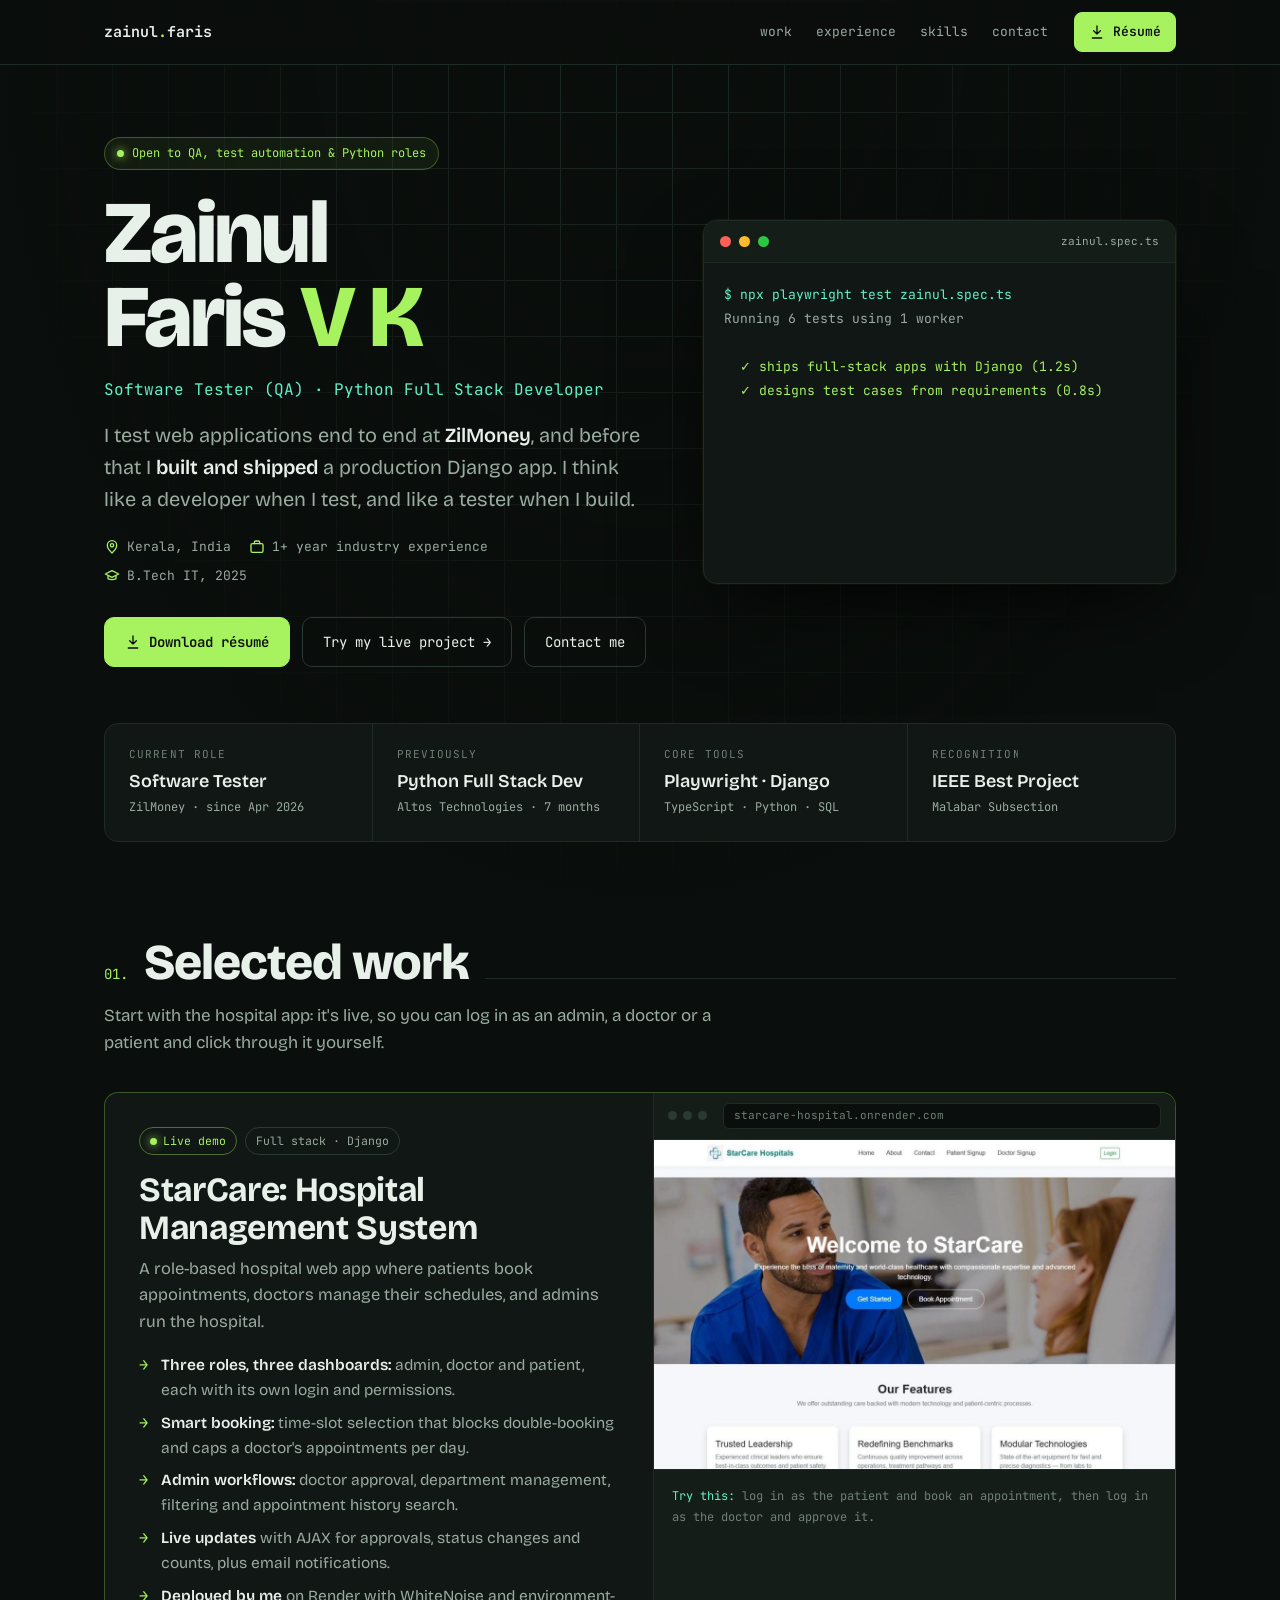
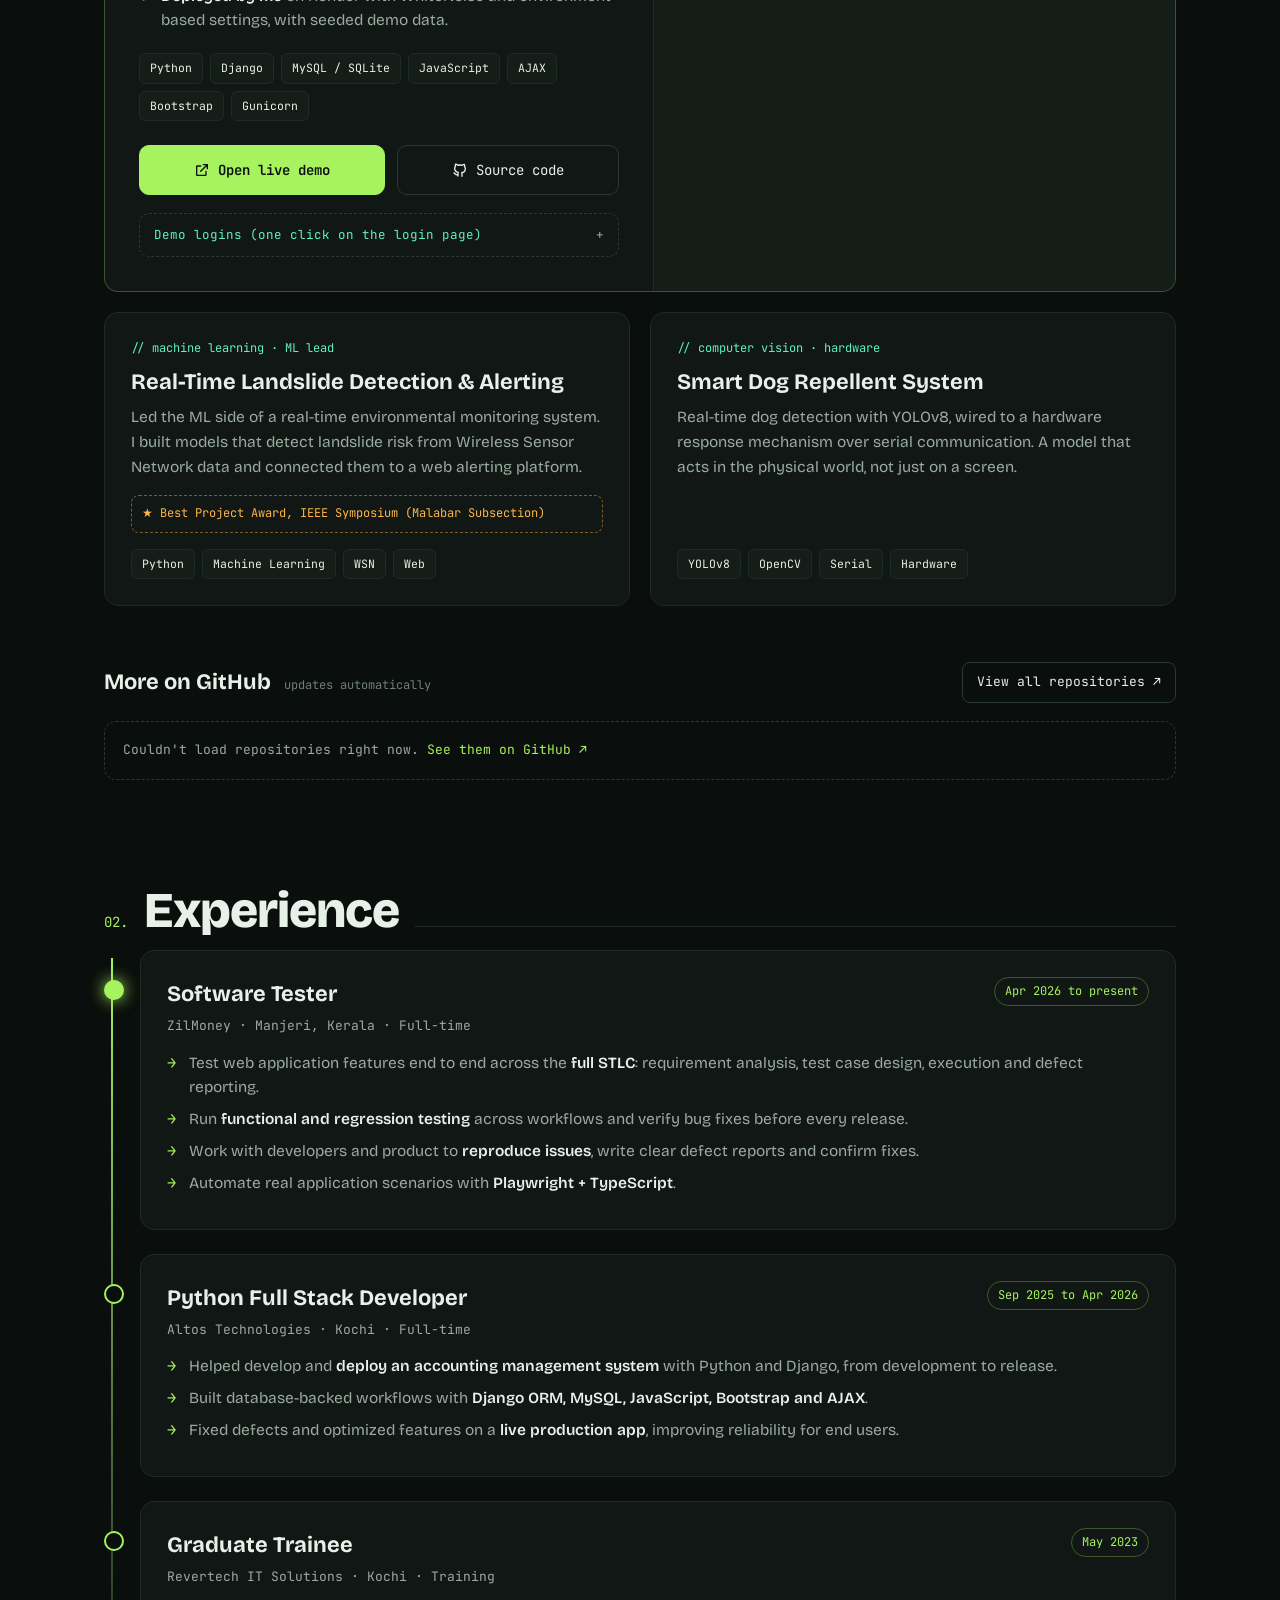
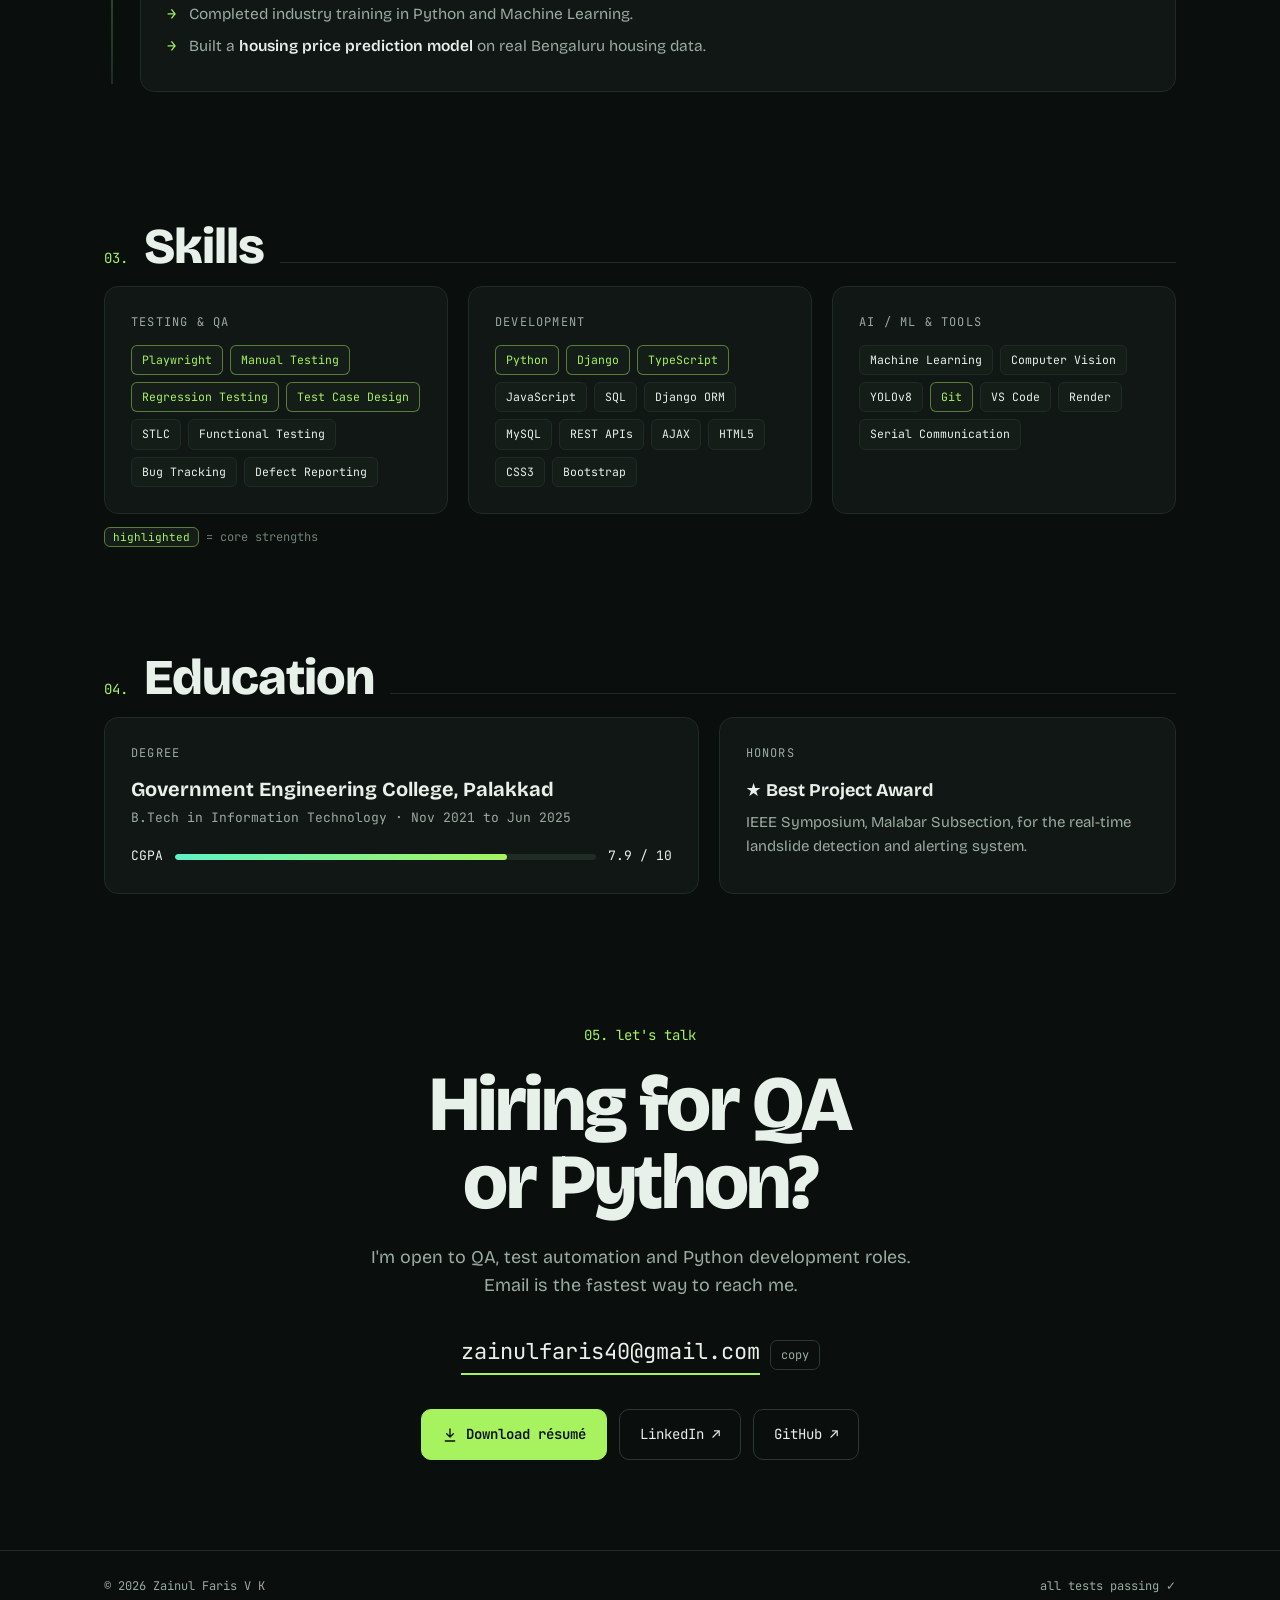
==== commit c87e6894: "Show full project preview with try-this tip" ====
--- a/index.html
+++ b/index.html
@@ -161,8 +161,10 @@
 .shot .bar{display:flex;align-items:center;gap:6px;padding:10px 14px;border-bottom:1px solid var(--line)}
 .shot .bar i{width:9px;height:9px;border-radius:50%;background:var(--line2)}
 .shot .bar span{margin-left:10px;font-family:var(--mono);font-size:11px;color:var(--dim);background:var(--bg);border:1px solid var(--line);padding:3px 10px;border-radius:6px;flex:1;overflow:hidden;text-overflow:ellipsis;white-space:nowrap}
-.shot a.view{flex:1;display:block;position:relative;overflow:hidden}
-.shot img{display:block;width:100%;height:100%;object-fit:cover;object-position:top left;transition:transform .5s}
+.shot a.view{display:block;position:relative;overflow:hidden;border-bottom:1px solid var(--line)}
+.shot img{display:block;width:100%;height:auto;transition:transform .5s}
+.shot .cap{padding:16px 18px;font-family:var(--mono);font-size:12px;color:var(--dim);line-height:1.7}
+.shot .cap b{color:var(--acc2);font-weight:400}
 .shot a.view:hover img{transform:scale(1.03)}
 .shot .ph{height:100%;min-height:300px;display:flex;flex-direction:column;gap:12px;align-items:center;justify-content:center;font-family:var(--mono);font-size:13px;color:var(--mute);text-align:center;padding:30px}
 .shot .ph b{font-size:38px;color:var(--acc)}
@@ -376,6 +378,7 @@
           <a class="view" data-demo href="#" target="_blank" rel="noopener" aria-label="Open the live hospital management demo">
             <img src="assets/hms-preview.jpg" alt="Screenshot of the StarCare hospital management app" loading="lazy" onerror="this.replaceWith(Object.assign(document.createElement('div'),{className:'ph',innerHTML:'<b>↗</b>Click to open the live app'}))">
           </a>
+          <div class="cap"><b>Try this:</b> log in as the patient and book an appointment, then log in as the doctor and approve it.</div>
         </div>
       </article>
 
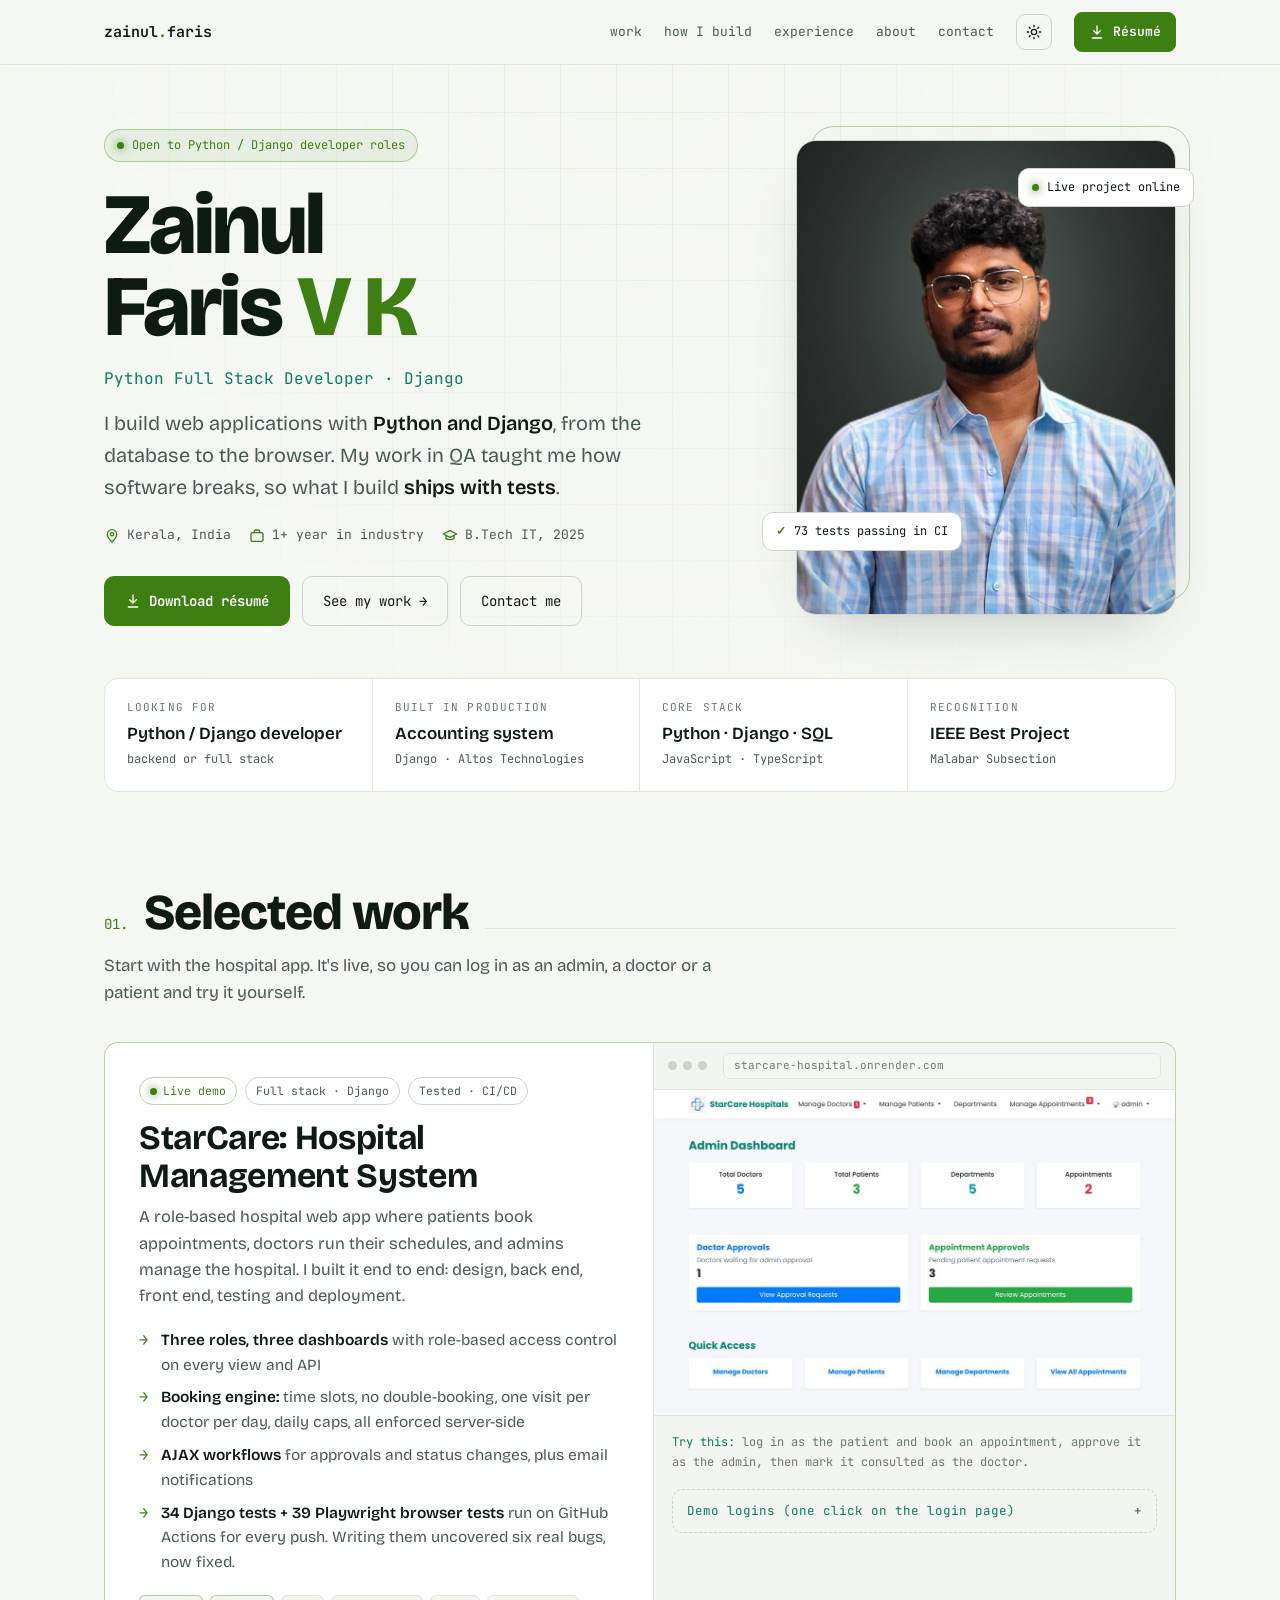
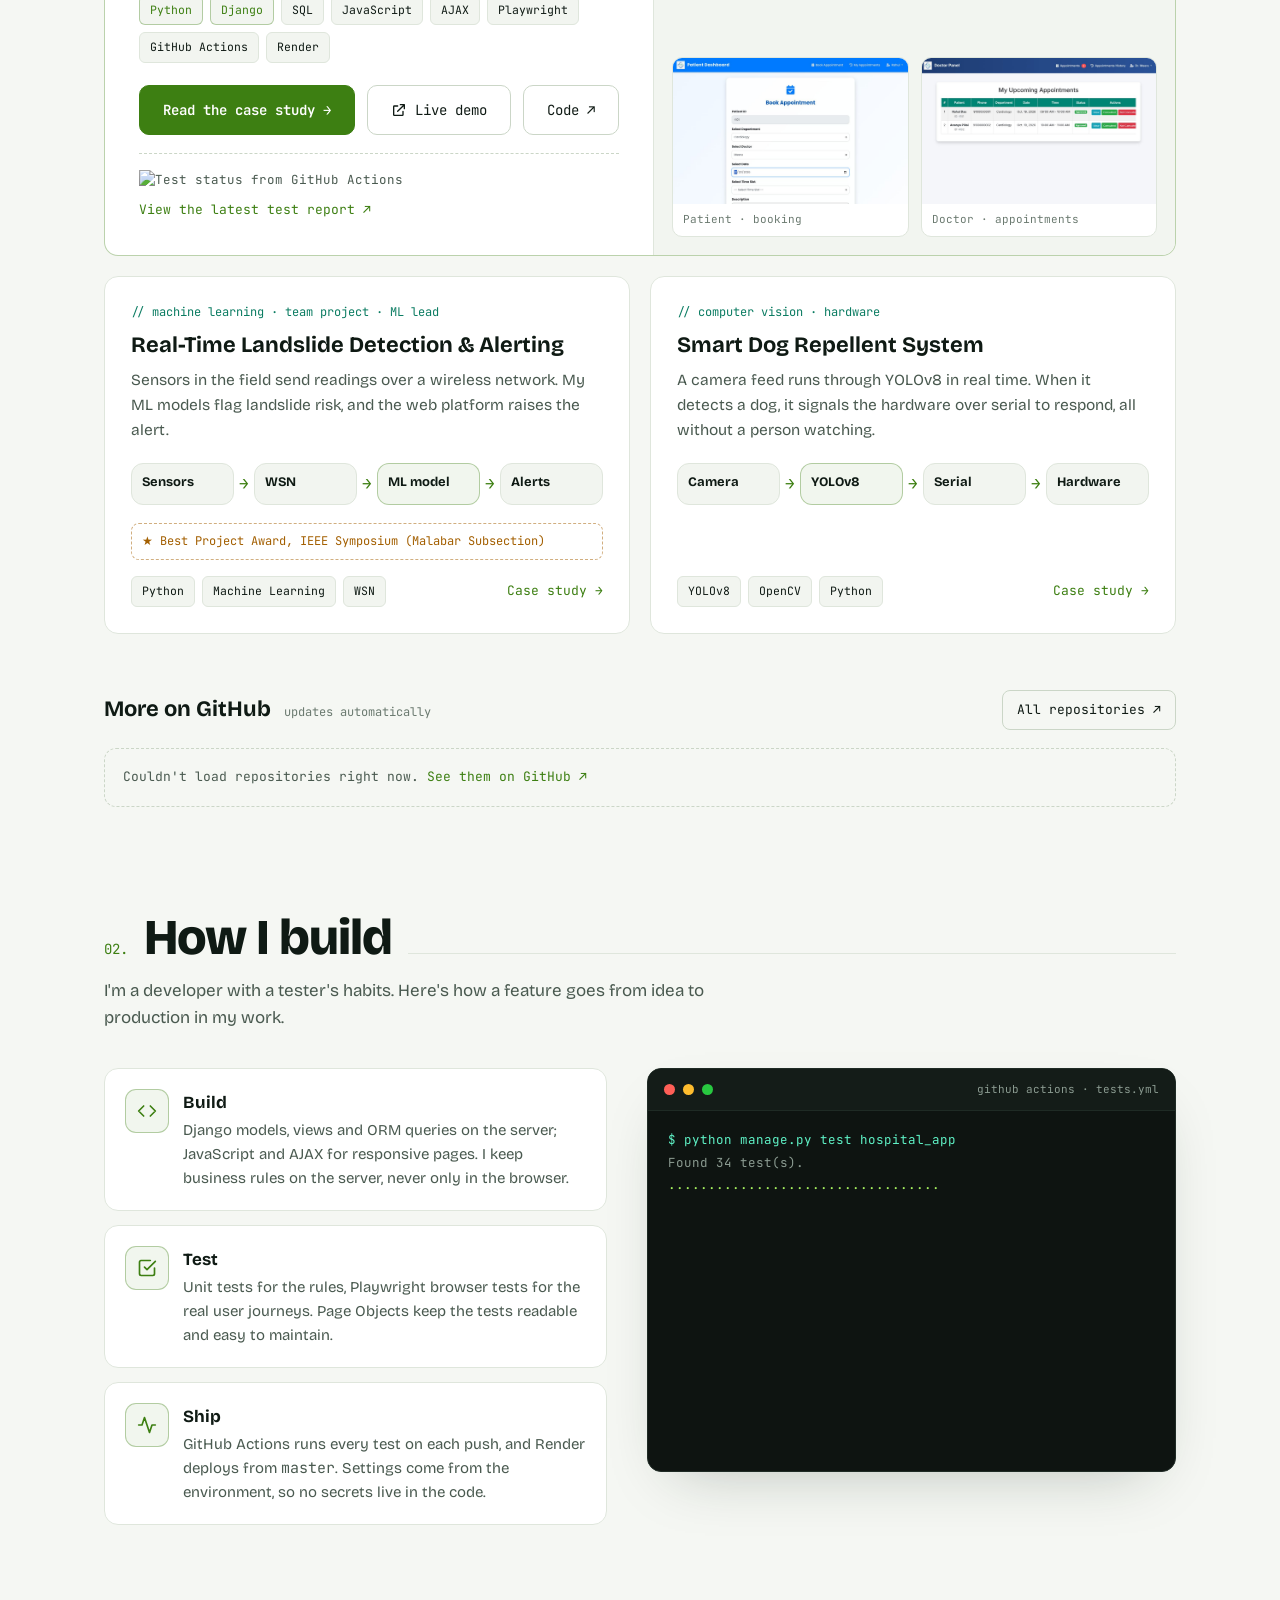
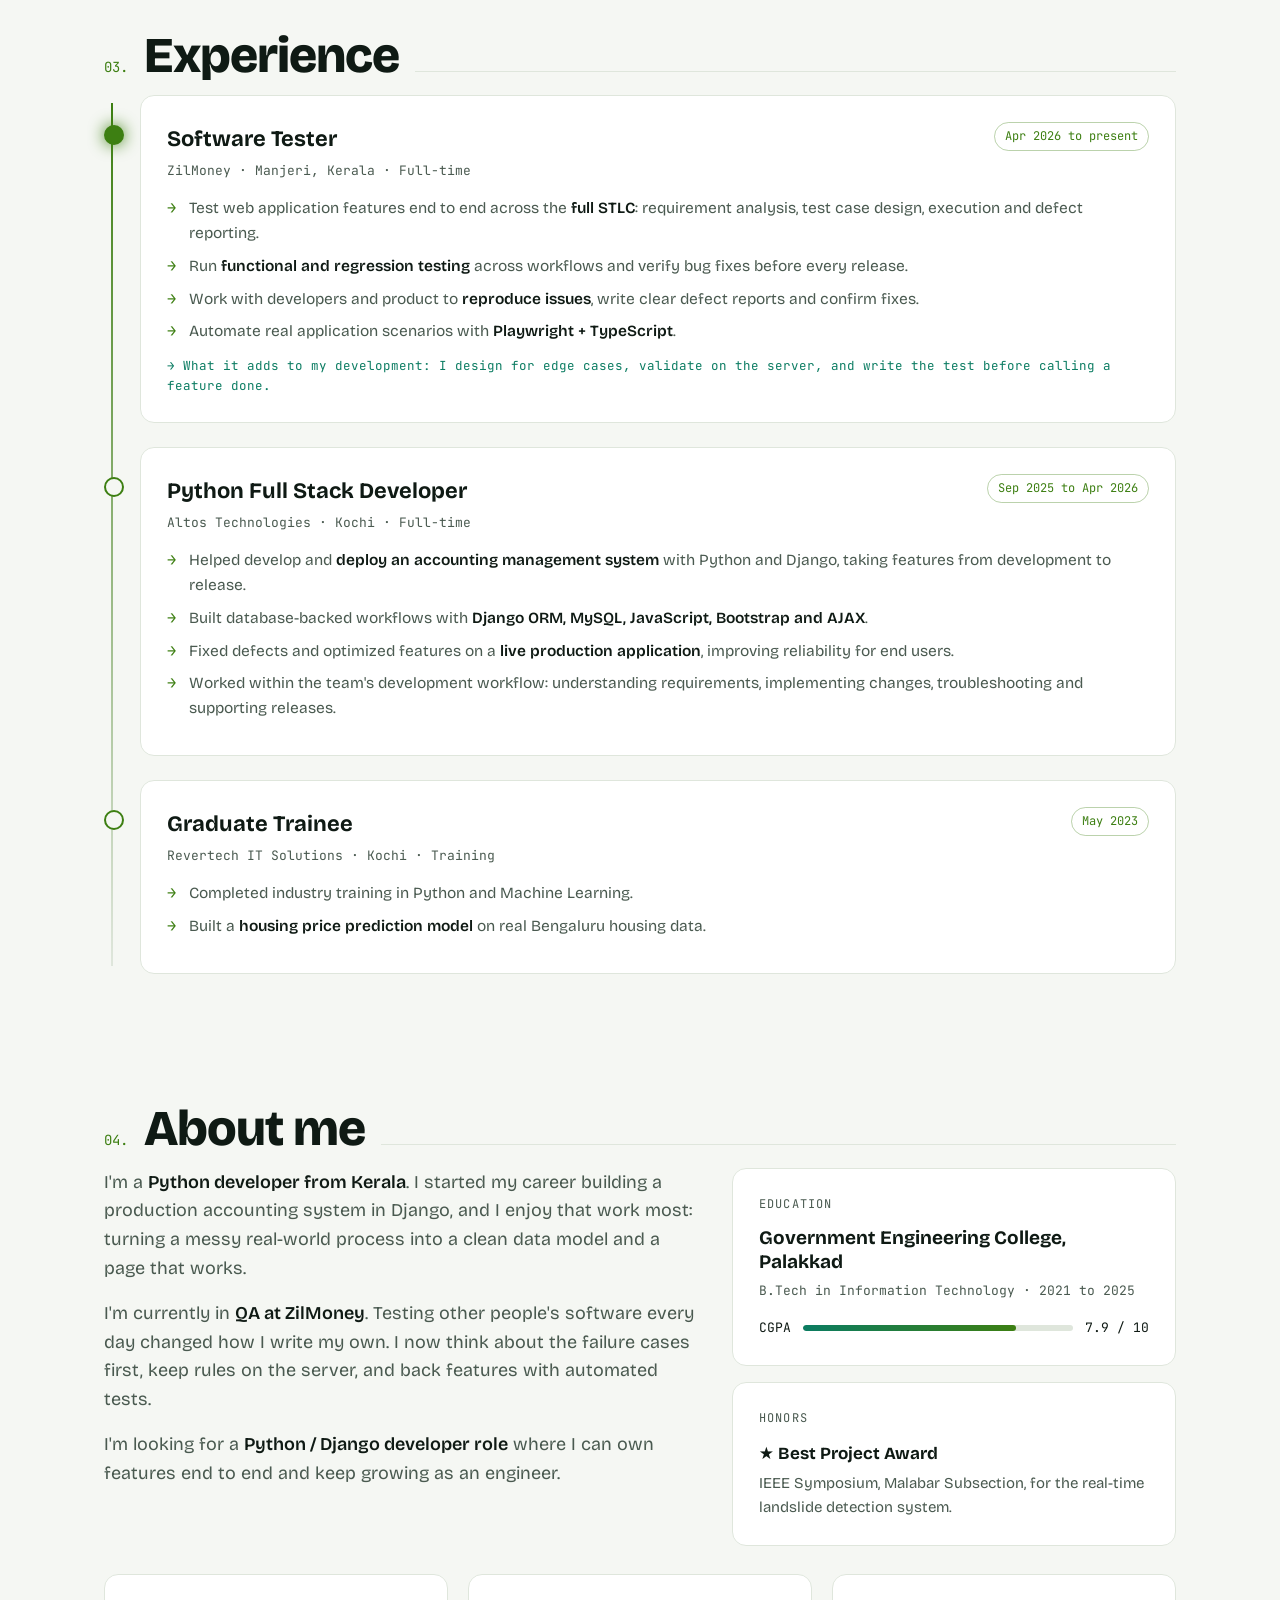
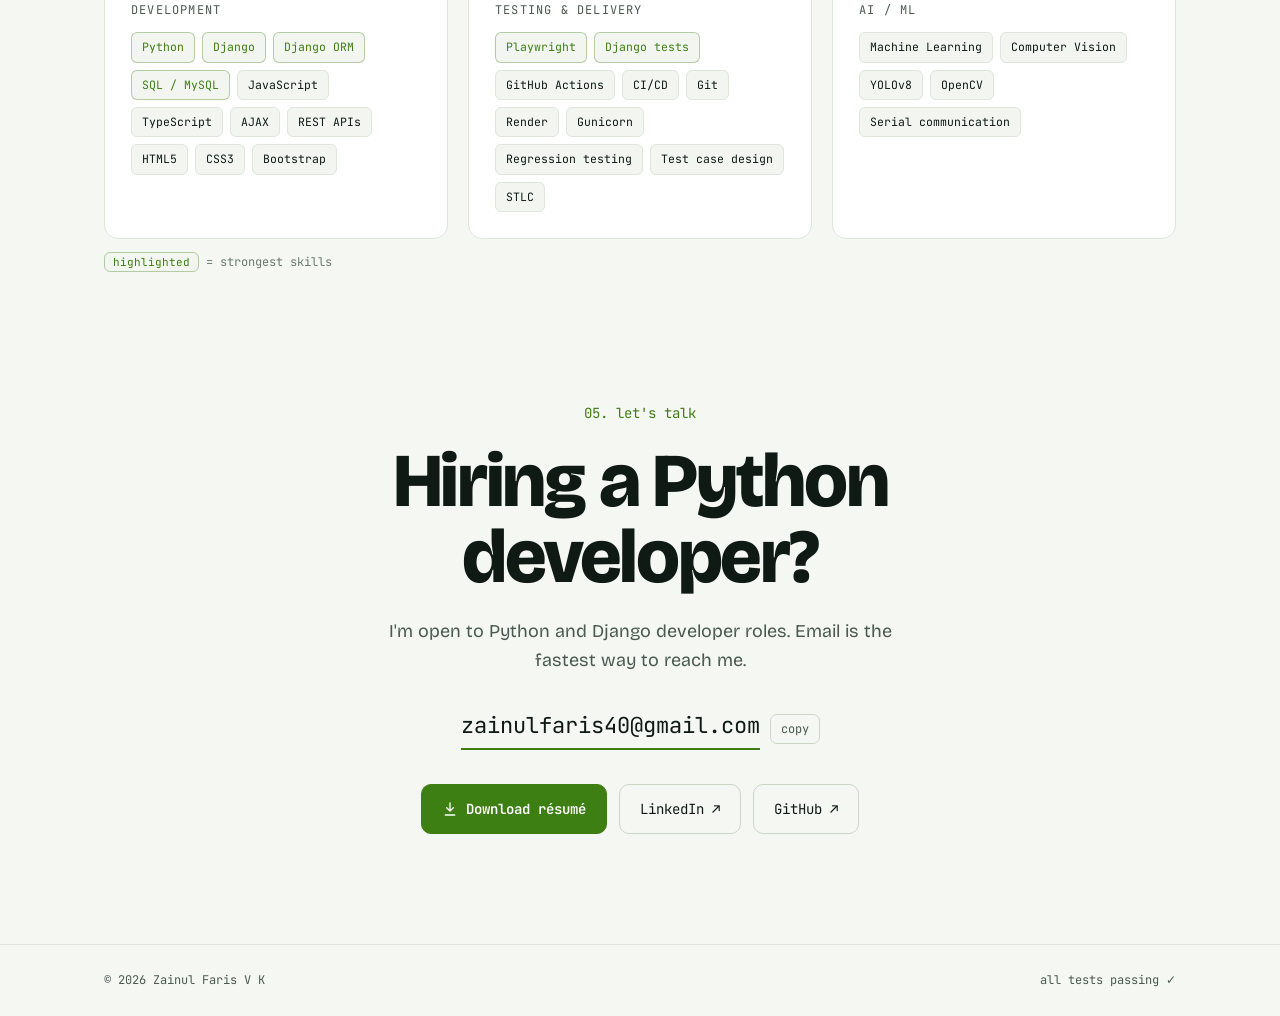
==== commit 21af070a: "Developer-focused redesign with photo, light/dark theme" ====
--- a/index.html
+++ b/index.html
@@ -1,184 +1,98 @@
 <!DOCTYPE html>
-<html lang="en">
+<html lang="en" data-theme="dark">
 <head>
 <meta charset="UTF-8">
 <meta name="viewport" content="width=device-width, initial-scale=1.0">
-<title>Zainul Faris V K | QA Engineer & Python Developer</title>
-<meta name="description" content="Zainul Faris V K: Software Tester at ZilMoney with a Python/Django development background. Manual and automated testing (Playwright + TypeScript), full stack Django, ML. Based in Kerala, India.">
-<meta property="og:title" content="Zainul Faris V K | QA Engineer & Python Developer">
-<meta property="og:description" content="Software Tester at ZilMoney. Former Python full stack developer. Try my live Django hospital management app.">
+<title>Zainul Faris V K | Python & Django Developer</title>
+<meta name="description" content="Zainul Faris V K: Python full stack developer (Django) with a QA background. Builds tested, deployed web apps. Try the live hospital management system. Based in Kerala, India.">
+<meta property="og:title" content="Zainul Faris V K | Python & Django Developer">
+<meta property="og:description" content="Python full stack developer who ships tested code. Live Django project with 34 unit tests, 39 Playwright browser tests and CI.">
 <meta property="og:type" content="website">
 <meta property="og:url" content="https://zainulfaris93.github.io/">
 <meta property="og:image" content="https://zainulfaris93.github.io/assets/og-image.png">
 <meta name="twitter:card" content="summary_large_image">
 <link rel="icon" href="data:image/svg+xml,%3Csvg xmlns='http://www.w3.org/2000/svg' viewBox='0 0 64 64'%3E%3Crect width='64' height='64' rx='14' fill='%230a0e0c'/%3E%3Cpath d='M18 33l9 9 19-20' stroke='%23a6f25f' stroke-width='7' fill='none' stroke-linecap='round' stroke-linejoin='round'/%3E%3C/svg%3E">
+<script>(function(){var t;try{t=localStorage.getItem('theme')}catch(e){}if(t!=='light'&&t!=='dark'){t=matchMedia('(prefers-color-scheme: light)').matches?'light':'dark'}document.documentElement.dataset.theme=t})();</script>
 <link rel="preconnect" href="https://fonts.googleapis.com">
 <link rel="preconnect" href="https://fonts.gstatic.com" crossorigin>
 <link href="https://fonts.googleapis.com/css2?family=Bricolage+Grotesque:opsz,wght@12..96,400;12..96,600;12..96,800&family=JetBrains+Mono:wght@400;600&display=swap" rel="stylesheet">
-
-<!--
-  =====================================================================
-  EASY SETTINGS: edit the values inside quotes, then commit on GitHub.
-  =====================================================================
-  RÉSUMÉ
-    • Main résumé: upload a PDF named  resume.pdf  to this repo (replace it any time).
-    • Tailored résumé: upload e.g.  resume-zilmoney.pdf  and share the link
-        https://zainulfaris93.github.io/?cv=zilmoney
-      Visitors on that link download the tailored file instead.
-  NEW PROJECTS
-    • Any new public GitHub repo shows up automatically under "More on GitHub".
-    • To show a "Live" button for it, set the repo's Website field on GitHub
-      (repo page → ⚙ next to About → Website).
-    • To hide a repo, add its name to hideRepos below.
--->
-<script>
-  const SETTINGS = {
-    email:    "zainulfaris40@gmail.com",
-    github:   "https://github.com/ZainulFaris93",
-    linkedin: "https://www.linkedin.com/in/zainul-faris-vk",
-    githubUser: "ZainulFaris93",
-    resumeFile: "resume.pdf",
-    resumeDownloadName: "Zainul_Faris_VK_Resume.pdf",
-    hospitalDemo: "https://starcare-hospital.onrender.com",
-    hideRepos: ["ZainulFaris93.github.io", "desktop-tutorial", "Hospital-Management-System"]
-  };
-</script>
-
+<link rel="stylesheet" href="assets/site.css">
+<!-- Your links, résumé and GitHub settings live in assets/settings.js -->
+<script src="assets/settings.js"></script>
 <style>
-:root{
-  --bg:#0a0e0c; --panel:#111714; --panel2:#151d19; --line:#1f2b25; --line2:#2a3a32;
-  --text:#e8f0ea; --mute:#9aaba0; --dim:#6f8076; --acc:#a6f25f; --acc2:#5ff2c6; --warn:#ffb547;
-  --head:'Bricolage Grotesque',system-ui,sans-serif;
-  --mono:'JetBrains Mono',ui-monospace,Menlo,Consolas,monospace;
-}
-*{box-sizing:border-box;margin:0;padding:0}
-html{scroll-behavior:smooth;scroll-padding-top:80px}
-body{
-  background:var(--bg); color:var(--text); font-family:var(--head); line-height:1.6;
-  background-image:linear-gradient(var(--line) 1px,transparent 1px),linear-gradient(90deg,var(--line) 1px,transparent 1px);
-  background-size:56px 56px; background-attachment:fixed; overflow-x:hidden;
-}
-body::before{content:"";position:fixed;inset:0;pointer-events:none;z-index:0;background:radial-gradient(ellipse at 50% 0%,transparent 0%,var(--bg) 72%)}
-main,nav,footer{position:relative;z-index:1}
-a{color:inherit;text-decoration:none}
-.wrap{max-width:1120px;margin:0 auto;padding:0 24px}
-.mono{font-family:var(--mono)}
-svg.i{width:16px;height:16px;flex:none;stroke:currentColor;fill:none;stroke-width:2;stroke-linecap:round;stroke-linejoin:round}
-:focus-visible{outline:2px solid var(--acc);outline-offset:3px;border-radius:6px}
-.skip{position:absolute;left:-999px;top:8px;background:var(--acc);color:#0a0e0c;padding:8px 14px;border-radius:8px;z-index:100;font-family:var(--mono);font-size:13px}
-.skip:focus{left:16px}
-
-/* NAV */
-nav{position:sticky;top:0;backdrop-filter:blur(12px);-webkit-backdrop-filter:blur(12px);background:rgba(10,14,12,.8);border-bottom:1px solid var(--line);z-index:50}
-nav .wrap{display:flex;align-items:center;justify-content:space-between;height:64px;gap:16px}
-.logo{font-family:var(--mono);font-weight:600;font-size:15px}
-.logo span{color:var(--acc)}
-.nav-r{display:flex;align-items:center;gap:26px}
-.links{display:flex;gap:24px;font-family:var(--mono);font-size:13px}
-.links a{color:var(--mute);transition:color .2s}
-.links a:hover{color:var(--acc)}
-.menu-btn{display:none;background:none;border:1px solid var(--line2);color:var(--text);font-family:var(--mono);font-size:13px;padding:7px 12px;border-radius:8px;cursor:pointer}
-
-/* BUTTONS */
-.btn{font-family:var(--mono);font-size:14px;padding:13px 20px;border-radius:10px;border:1px solid var(--line2);transition:all .2s;display:inline-flex;gap:8px;align-items:center;justify-content:center;cursor:pointer;background:none;color:var(--text);white-space:nowrap}
-.btn.sm{font-size:13px;padding:9px 14px;border-radius:8px}
-.btn.primary{background:var(--acc);color:#0a0e0c;border-color:var(--acc);font-weight:600}
-.btn.primary:hover{transform:translateY(-2px);box-shadow:0 10px 30px -8px rgba(166,242,95,.6)}
-.btn.ghost:hover{border-color:var(--acc);color:var(--acc)}
-.btn[hidden]{display:none}
-
 /* HERO */
-.hero{display:grid;grid-template-columns:1.15fr 1fr;gap:56px;align-items:center;padding:72px 0 56px}
-.tag{display:inline-flex;align-items:center;gap:8px;font-family:var(--mono);font-size:12px;color:var(--acc);border:1px solid rgba(166,242,95,.3);background:rgba(166,242,95,.06);padding:6px 12px;border-radius:99px;margin-bottom:22px}
-.dot{width:7px;height:7px;border-radius:50%;background:var(--acc);box-shadow:0 0 10px var(--acc);animation:pulse 1.8s infinite}
-@keyframes pulse{50%{opacity:.35}}
-h1{font-size:clamp(46px,7.4vw,88px);line-height:.95;font-weight:800;letter-spacing:-.03em}
+.hero{display:grid;grid-template-columns:1.25fr .85fr;gap:64px;align-items:center;padding:64px 0 52px}
+.hero .tag{margin-bottom:22px}
+h1{font-size:clamp(46px,7.2vw,86px);line-height:.95;font-weight:800;letter-spacing:-.03em}
 h1 .acc{color:var(--acc)}
-.role{font-family:var(--mono);font-size:clamp(14px,1.7vw,16px);color:var(--acc2);margin-top:18px}
-.lead{font-size:clamp(17px,2vw,20px);color:var(--mute);margin:16px 0 22px;max-width:540px}
+.role{font-family:var(--mono);font-size:clamp(14px,1.6vw,16px);color:var(--acc2);margin-top:18px}
+.lead{font-size:clamp(17px,2vw,20px);color:var(--mute);margin:16px 0 22px;max-width:560px}
 .lead b{color:var(--text);font-weight:600}
 .facts{display:flex;flex-wrap:wrap;gap:8px 18px;font-family:var(--mono);font-size:13px;color:var(--mute);margin-bottom:30px}
 .facts span{display:inline-flex;align-items:center;gap:7px}
 .facts svg{color:var(--acc)}
-.cta{display:flex;gap:12px;flex-wrap:wrap}
-
-/* TERMINAL */
-.term{background:var(--panel);border:1px solid var(--line);border-radius:14px;overflow:hidden;box-shadow:0 30px 80px -20px rgba(0,0,0,.8),0 0 0 1px rgba(166,242,95,.05)}
-.term-bar{display:flex;align-items:center;gap:8px;padding:12px 16px;border-bottom:1px solid var(--line);background:var(--panel2)}
-.term-bar i{width:11px;height:11px;border-radius:50%}
-.term-bar i:nth-child(1){background:#ff5f57}.term-bar i:nth-child(2){background:#febc2e}.term-bar i:nth-child(3){background:#28c840}
-.term-bar span{margin-left:auto;font-family:var(--mono);font-size:11px;color:var(--mute)}
-.term-body{font-family:var(--mono);font-size:13px;padding:20px;min-height:320px;line-height:1.85;white-space:pre-wrap}
-.term-body .p{color:var(--acc2)} .term-body .ok{color:var(--acc)} .term-body .dim{color:var(--mute)} .term-body .sum{color:var(--acc);font-weight:600}
-.cursor{display:inline-block;width:8px;height:16px;background:var(--acc);vertical-align:middle;animation:blink 1s steps(1) infinite}
-@keyframes blink{50%{opacity:0}}
-
-/* AT A GLANCE */
+.portrait{position:relative;justify-self:end;width:100%;max-width:380px}
+.portrait .frame{border-radius:20px;overflow:hidden;border:1px solid var(--line2);box-shadow:var(--shadow);aspect-ratio:4/5;background:var(--panel2)}
+.portrait img{width:100%;height:100%;object-fit:cover}
+.portrait::before{content:"";position:absolute;inset:-14px -14px 14px 14px;border:1px solid var(--acc-line);border-radius:24px;z-index:-1}
+.float{position:absolute;display:flex;align-items:center;gap:8px;font-family:var(--mono);font-size:12px;background:var(--panel);border:1px solid var(--line2);padding:9px 13px;border-radius:11px;box-shadow:var(--shadow);white-space:nowrap}
+.float.a{left:-34px;bottom:64px}
+.float.b{right:-18px;top:28px}
+.float .ok{color:var(--acc);font-weight:600}
+/* GLANCE */
 .glance{display:grid;grid-template-columns:repeat(4,1fr);border:1px solid var(--line);border-radius:14px;background:var(--panel);overflow:hidden}
-.g{padding:22px 24px;border-right:1px solid var(--line)}
+.g{padding:20px 22px;border-right:1px solid var(--line)}
 .g:last-child{border-right:none}
 .g small{display:block;font-family:var(--mono);font-size:11px;color:var(--dim);text-transform:uppercase;letter-spacing:.1em;margin-bottom:6px}
-.g b{display:block;font-size:18px;line-height:1.3;font-weight:600}
+.g b{display:block;font-size:17px;line-height:1.3;font-weight:600}
 .g span{font-family:var(--mono);font-size:12px;color:var(--mute)}
-
-/* SECTIONS */
-section{padding:96px 0 10px}
-.sec-head{display:flex;align-items:baseline;gap:16px;margin-bottom:14px}
-.sec-head .num{font-family:var(--mono);color:var(--acc);font-size:14px}
-.sec-head h2{font-size:clamp(32px,4.6vw,50px);font-weight:800;letter-spacing:-.02em;line-height:1}
-.sec-head .rule{flex:1;height:1px;background:var(--line)}
-.sec-sub{color:var(--mute);font-size:17px;margin-bottom:36px;max-width:640px}
-.card{background:var(--panel);border:1px solid var(--line);border-radius:14px;padding:26px}
-.card h4{font-family:var(--mono);font-size:12px;color:var(--mute);font-weight:400;margin-bottom:12px;text-transform:uppercase;letter-spacing:.1em}
-.chips{display:flex;flex-wrap:wrap;gap:7px}
-.chip{font-family:var(--mono);font-size:11.5px;padding:5px 10px;border-radius:6px;background:var(--panel2);border:1px solid var(--line);color:var(--text)}
-.chip.key{border-color:rgba(166,242,95,.45);color:var(--acc)}
-
-/* FEATURED PROJECT */
-.feature{display:grid;grid-template-columns:1.05fr 1fr;gap:0;padding:0;overflow:hidden;border-color:rgba(166,242,95,.28)}
+/* FEATURED */
+.feature{display:grid;grid-template-columns:1.05fr 1fr;padding:0;overflow:hidden;border-color:var(--acc-line)}
 .feature .body{padding:34px}
-.badges{display:flex;gap:8px;flex-wrap:wrap;margin-bottom:16px}
-.badge{font-family:var(--mono);font-size:11.5px;padding:4px 10px;border-radius:99px;border:1px solid var(--line2);color:var(--mute)}
-.badge.live{color:var(--acc);border-color:rgba(166,242,95,.4);display:inline-flex;align-items:center;gap:6px}
-.feature h3{font-size:clamp(26px,3vw,34px);line-height:1.1;letter-spacing:-.01em;margin-bottom:10px}
-.feature p.pitch{color:var(--mute);font-size:16.5px;margin-bottom:18px}
-.feature ul{list-style:none;margin-bottom:20px}
-.feature li{color:var(--mute);padding-left:22px;position:relative;margin-bottom:8px;font-size:15.5px}
-.feature li b{color:var(--text);font-weight:600}
-.feature li::before{content:"→";position:absolute;left:0;color:var(--acc);font-family:var(--mono)}
-.feature .chips{margin-bottom:24px}
+.feature h3{font-size:clamp(26px,3vw,34px);line-height:1.1;letter-spacing:-.01em;margin:14px 0 10px}
+.feature .pitch{color:var(--mute);font-size:16.5px;margin-bottom:18px}
+.feature .arrows{margin-bottom:20px}
+.feature .chips{margin-bottom:22px}
 .feature .cta .btn{flex:1 1 auto}
-.creds{margin-top:18px;border:1px dashed var(--line2);border-radius:10px;font-family:var(--mono);font-size:12.5px}
+.proof{display:flex;flex-wrap:wrap;gap:10px 16px;align-items:center;margin-top:18px;padding-top:16px;border-top:1px dashed var(--line2);font-family:var(--mono);font-size:12.5px;color:var(--mute)}
+.proof img{height:20px;width:auto;display:inline-block}
+.side{background:var(--panel2);border-left:1px solid var(--line);display:flex;flex-direction:column}
+.side .bar{display:flex;align-items:center;gap:6px;padding:10px 14px;border-bottom:1px solid var(--line)}
+.side .bar i{width:9px;height:9px;border-radius:50%;background:var(--line2)}
+.side .bar span{margin-left:10px;font-family:var(--mono);font-size:11px;color:var(--dim);background:var(--bg);border:1px solid var(--line);padding:3px 10px;border-radius:6px;flex:1;overflow:hidden;text-overflow:ellipsis;white-space:nowrap}
+.side a.view{display:block;overflow:hidden;border-bottom:1px solid var(--line)}
+.side img{width:100%;height:auto;transition:transform .5s}
+.side a.view:hover img{transform:scale(1.03)}
+.side .cap{padding:16px 18px;font-family:var(--mono);font-size:12px;color:var(--dim);line-height:1.7}
+.side .cap b{color:var(--acc2);font-weight:400}
+.thumbs{display:grid;grid-template-columns:1fr 1fr;gap:12px;padding:0 18px 18px;margin-top:auto}
+.thumbs a{display:block;border:1px solid var(--line);border-radius:10px;overflow:hidden;background:var(--panel);transition:border-color .2s}
+.thumbs a:hover{border-color:var(--acc)}
+.thumbs img{aspect-ratio:16/10;object-fit:cover;object-position:top}
+.thumbs span{display:block;font-family:var(--mono);font-size:11px;color:var(--dim);padding:7px 10px}
+.creds{margin:0 18px 18px;border:1px dashed var(--line2);border-radius:10px;font-family:var(--mono);font-size:12.5px}
 .creds summary{cursor:pointer;padding:11px 14px;color:var(--acc2);list-style:none;display:flex;justify-content:space-between}
 .creds summary::-webkit-details-marker{display:none}
 .creds summary::after{content:"+";color:var(--mute)}
 .creds[open] summary::after{content:"−"}
-.creds table{width:100%;border-collapse:collapse;margin:0 14px 12px;width:calc(100% - 28px)}
+.creds table{border-collapse:collapse;margin:0 14px 10px;width:calc(100% - 28px)}
 .creds td{padding:5px 0;border-top:1px solid var(--line);color:var(--mute)}
 .creds td:first-child{color:var(--text)}
 .creds p{padding:0 14px 12px;color:var(--dim);font-size:11.5px;line-height:1.5}
-.shot{background:var(--panel2);border-left:1px solid var(--line);display:flex;flex-direction:column;min-height:100%}
-.shot .bar{display:flex;align-items:center;gap:6px;padding:10px 14px;border-bottom:1px solid var(--line)}
-.shot .bar i{width:9px;height:9px;border-radius:50%;background:var(--line2)}
-.shot .bar span{margin-left:10px;font-family:var(--mono);font-size:11px;color:var(--dim);background:var(--bg);border:1px solid var(--line);padding:3px 10px;border-radius:6px;flex:1;overflow:hidden;text-overflow:ellipsis;white-space:nowrap}
-.shot a.view{display:block;position:relative;overflow:hidden;border-bottom:1px solid var(--line)}
-.shot img{display:block;width:100%;height:auto;transition:transform .5s}
-.shot .cap{padding:16px 18px;font-family:var(--mono);font-size:12px;color:var(--dim);line-height:1.7}
-.shot .cap b{color:var(--acc2);font-weight:400}
-.shot a.view:hover img{transform:scale(1.03)}
-.shot .ph{height:100%;min-height:300px;display:flex;flex-direction:column;gap:12px;align-items:center;justify-content:center;font-family:var(--mono);font-size:13px;color:var(--mute);text-align:center;padding:30px}
-.shot .ph b{font-size:38px;color:var(--acc)}
-
 /* OTHER PROJECTS */
 .projects{display:grid;grid-template-columns:repeat(2,1fr);gap:20px;margin-top:20px}
 .proj{display:flex;flex-direction:column;transition:transform .3s,border-color .3s}
-.proj:hover{transform:translateY(-4px);border-color:rgba(166,242,95,.35)}
+.proj:hover{transform:translateY(-4px);border-color:var(--acc-line)}
 .kind{font-family:var(--mono);font-size:12px;color:var(--acc2);margin-bottom:10px}
 .proj h3{font-size:22px;line-height:1.2;margin-bottom:10px}
-.proj p{color:var(--mute);font-size:15.5px;flex:1;margin-bottom:16px}
-.award{margin-bottom:16px;font-family:var(--mono);font-size:12px;color:var(--warn);border:1px dashed rgba(255,181,71,.45);padding:8px 10px;border-radius:8px}
-
-/* GITHUB REPOS */
+.proj p{color:var(--mute);font-size:15.5px;margin-bottom:16px}
+.proj .flow{margin:4px 0 18px}
+.proj .flow .step{padding:10px}
+.proj .flow .step b{font-size:13px}
+.proj .flow .arr{width:20px}
+.proj .foot{margin-top:auto;display:flex;justify-content:space-between;align-items:center;gap:12px;flex-wrap:wrap}
+.award{margin-bottom:16px;font-family:var(--mono);font-size:12px;color:var(--warn);border:1px dashed color-mix(in srgb,var(--warn) 50%,transparent);padding:8px 10px;border-radius:8px}
+/* REPOS */
 .repos-head{display:flex;justify-content:space-between;align-items:center;gap:12px;margin:56px 0 18px;flex-wrap:wrap}
 .repos-head h3{font-size:22px}
 .repos-head h3 small{font-family:var(--mono);font-size:12px;color:var(--dim);font-weight:400;margin-left:8px}
@@ -190,7 +104,14 @@
 .repo .meta i{display:inline-block;width:9px;height:9px;border-radius:50%;background:var(--acc2);margin-right:5px}
 .repo .acts{display:flex;gap:8px;margin-top:6px}
 .repo-empty{grid-column:1/-1;color:var(--mute);font-family:var(--mono);font-size:13px;padding:18px;border:1px dashed var(--line2);border-radius:12px}
-
+/* HOW I BUILD */
+.how{display:grid;grid-template-columns:1fr 1.05fr;gap:40px;align-items:start}
+.pillars{display:grid;gap:14px}
+.pillar{display:grid;grid-template-columns:44px 1fr;gap:14px;padding:20px}
+.pillar .ic{width:44px;height:44px;border-radius:11px;display:grid;place-items:center;background:var(--acc-soft);border:1px solid var(--acc-line);color:var(--acc)}
+.pillar .ic svg{width:20px;height:20px}
+.pillar b{font-size:17px;display:block;margin-bottom:2px}
+.pillar p{color:var(--mute);font-size:15px}
 /* EXPERIENCE */
 .tl{position:relative;padding-left:36px}
 .tl::before{content:"";position:absolute;left:7px;top:8px;bottom:8px;width:2px;background:linear-gradient(var(--acc),var(--line))}
@@ -199,30 +120,28 @@
 .job.now::before{background:var(--acc);box-shadow:0 0 16px var(--acc)}
 .job-top{display:flex;justify-content:space-between;gap:12px;flex-wrap:wrap;margin-bottom:4px}
 .job h3{font-size:22px;font-weight:700}
-.when{font-family:var(--mono);font-size:12px;color:var(--acc);border:1px solid rgba(166,242,95,.3);padding:4px 10px;border-radius:99px;height:fit-content}
+.when{font-family:var(--mono);font-size:12px;color:var(--acc);border:1px solid var(--acc-line);padding:4px 10px;border-radius:99px;height:fit-content}
 .org{font-family:var(--mono);font-size:13px;color:var(--mute);margin-bottom:14px}
-.job ul{list-style:none}
-.job li{color:var(--mute);padding-left:22px;position:relative;margin-bottom:7px;font-size:15.5px}
-.job li b{color:var(--text);font-weight:600}
-.job li::before{content:"→";position:absolute;left:0;color:var(--acc);font-family:var(--mono)}
-
-/* SKILLS + EDUCATION */
-.skills{display:grid;grid-template-columns:repeat(3,1fr);gap:20px}
+.takeaway{margin-top:12px;font-family:var(--mono);font-size:12.5px;color:var(--acc2)}
+/* ABOUT */
+.about{display:grid;grid-template-columns:1.35fr 1fr;gap:28px;align-items:start}
+.about .story p{color:var(--mute);font-size:18px;margin-bottom:16px}
+.about .story p b{color:var(--text);font-weight:600}
+.side-cards{display:grid;gap:16px}
+.edu b{display:block;font-size:19px;line-height:1.3;margin-bottom:6px}
+.edu .meta{font-family:var(--mono);font-size:13px;color:var(--mute)}
+.cg{margin-top:16px;display:flex;align-items:center;gap:12px;font-family:var(--mono);font-size:13px}
+.gpa{flex:1;height:6px;background:var(--line);border-radius:9px;overflow:hidden}
+.gpa i{display:block;height:100%;width:79%;background:linear-gradient(90deg,var(--acc2),var(--acc));border-radius:9px}
+.honor b{font-size:17px}
+.honor p{color:var(--mute);font-size:15px;margin-top:4px}
+.skills{display:grid;grid-template-columns:repeat(3,1fr);gap:20px;margin-top:28px}
 .legend{font-family:var(--mono);font-size:12px;color:var(--dim);margin-top:14px}
 .legend .chip{font-size:11px;padding:2px 8px}
-.edu-grid{display:grid;grid-template-columns:1.3fr 1fr;gap:20px}
-.edu b{display:block;font-size:20px;line-height:1.3;margin-bottom:6px}
-.edu .meta{font-family:var(--mono);font-size:13px;color:var(--mute)}
-.edu .cg{margin-top:18px;display:flex;align-items:center;gap:12px;font-family:var(--mono);font-size:13px}
-.gpa{flex:1;height:6px;background:var(--line);border-radius:9px;overflow:hidden}
-.gpa i{display:block;height:100%;width:79%;background:linear-gradient(90deg,var(--acc2),var(--acc));border-radius:9px}
-.honor b{font-size:18px}
-.honor p{color:var(--mute);font-size:15px;margin-top:6px}
-
 /* CONTACT */
-.contact{text-align:center;padding:120px 0 90px}
+.contact{text-align:center;padding:120px 0 70px}
 .contact .mono{color:var(--acc);font-size:14px}
-.contact h2{font-size:clamp(38px,6.4vw,78px);font-weight:800;letter-spacing:-.03em;line-height:1;margin:18px 0 22px}
+.contact h2{font-size:clamp(38px,6.4vw,76px);font-weight:800;letter-spacing:-.03em;line-height:1;margin:18px 0 22px}
 .contact p{color:var(--mute);font-size:18px;max-width:540px;margin:0 auto 34px}
 .mailrow{display:inline-flex;align-items:center;gap:10px;flex-wrap:wrap;justify-content:center}
 .mail{font-family:var(--mono);font-size:clamp(15px,2.4vw,22px);border-bottom:2px solid var(--acc);padding-bottom:4px;transition:color .2s;word-break:break-all}
@@ -230,62 +149,54 @@
 .copy{font-family:var(--mono);font-size:12px;background:none;border:1px solid var(--line2);color:var(--mute);padding:6px 10px;border-radius:7px;cursor:pointer}
 .copy:hover{color:var(--acc);border-color:var(--acc)}
 .socials{display:flex;gap:12px;justify-content:center;margin-top:34px;flex-wrap:wrap}
-footer{border-top:1px solid var(--line);padding:26px 0;font-family:var(--mono);font-size:12px;color:var(--mute)}
-footer .wrap{display:flex;justify-content:space-between;flex-wrap:wrap;gap:10px}
-
-/* REVEAL */
-.rv{opacity:0;transform:translateY(24px);transition:opacity .7s ease,transform .7s cubic-bezier(.2,.8,.2,1)}
-.rv.in{opacity:1;transform:none}
-
-/* RESPONSIVE */
+
 @media(max-width:960px){
-  .hero,.feature,.edu-grid{grid-template-columns:1fr}
-  .hero{padding-top:44px;gap:40px}
-  .shot{border-left:none;border-top:1px solid var(--line)}
+  .hero{grid-template-columns:1fr;gap:56px;padding-top:40px}
+  .portrait{justify-self:center;max-width:340px}
+  .feature,.how,.about{grid-template-columns:1fr}
+  .side{border-left:none;border-top:1px solid var(--line)}
   .glance{grid-template-columns:repeat(2,1fr)}
   .g:nth-child(2){border-right:none}
   .g:nth-child(-n+2){border-bottom:1px solid var(--line)}
   .repos,.skills{grid-template-columns:1fr 1fr}
-  .links{display:none;position:absolute;top:64px;left:0;right:0;flex-direction:column;gap:0;background:var(--bg);border-bottom:1px solid var(--line)}
-  .links.open{display:flex}
-  .links a{padding:16px 24px;border-top:1px solid var(--line)}
-  .menu-btn{display:block}
-  .nav-r{gap:10px}
+}
+@media(max-width:960px){
+  .proj .flow{flex-direction:row}
+  .proj .flow .arr{width:16px;height:auto}
+  .proj .flow .arr::before{content:"→"}
+  .proj .flow .step{padding:9px 7px}
+  .proj .flow .step b{font-size:12px}
 }
 @media(max-width:640px){
-  .wrap{padding:0 16px}
   .projects,.repos,.skills{grid-template-columns:1fr}
   .glance{grid-template-columns:1fr}
   .g{border-right:none;border-bottom:1px solid var(--line)}
   .g:last-child{border-bottom:none}
   .feature .body{padding:24px}
-  .cta .btn{flex:1 1 100%}
-  .term-body{font-size:11.5px;min-height:280px}
-  .nav-r .btn span.long{display:none}
-}
-@media(prefers-reduced-motion:reduce){*{animation:none!important;transition:none!important}.rv{opacity:1;transform:none}}
-@media print{
-  body{background:#fff;color:#000}
-  body::before,nav,.term,.cta,.socials,.repos-head,.repos,.shot,.creds{display:none!important}
-  .rv{opacity:1;transform:none}
-  .card,.glance{background:#fff;border-color:#ccc}
-  *{color:#000!important}
+  .portrait{max-width:280px}
+  .float.a{left:-12px;bottom:40px}
+  .float.b{right:-8px;top:18px}
 }
 </style>
 </head>
 <body>
 <a class="skip" href="#main">Skip to content</a>
 
-<nav aria-label="Primary">
+<nav class="top" aria-label="Primary">
   <div class="wrap">
     <a href="#top" class="logo">zainul<span>.</span>faris</a>
     <div class="nav-r">
       <div class="links" id="links">
         <a href="#work">work</a>
+        <a href="#how">how I build</a>
         <a href="#experience">experience</a>
-        <a href="#skills">skills</a>
+        <a href="#about">about</a>
         <a href="#contact">contact</a>
       </div>
+      <button class="icon-btn" type="button" data-theme-toggle aria-label="Switch theme">
+        <svg class="i moon" viewBox="0 0 24 24"><path d="M21 12.8A9 9 0 1111.2 3a7 7 0 009.8 9.8z"/></svg>
+        <svg class="i sun" viewBox="0 0 24 24"><circle cx="12" cy="12" r="4"/><path d="M12 2v2M12 20v2M4.9 4.9l1.4 1.4M17.7 17.7l1.4 1.4M2 12h2M20 12h2M4.9 19.1l1.4-1.4M17.7 6.3l1.4-1.4"/></svg>
+      </button>
       <a class="btn primary sm" data-resume href="resume.pdf" hidden>
         <svg class="i" viewBox="0 0 24 24"><path d="M12 3v12m0 0l-5-5m5 5l5-5M5 21h14"/></svg>
         <span>Résumé</span>
@@ -300,69 +211,79 @@
     <!-- HERO -->
     <header class="hero">
       <div class="rv">
-        <div class="tag"><span class="dot"></span>Open to QA, test automation &amp; Python roles</div>
+        <div class="tag"><span class="dot"></span>Open to Python / Django developer roles</div>
         <h1>Zainul<br>Faris <span class="acc">V K</span></h1>
-        <div class="role">Software Tester (QA) · Python Full Stack Developer</div>
-        <p class="lead">I test web applications end to end at <b>ZilMoney</b>, and before that I <b>built and shipped</b> a production Django app. I think like a developer when I test, and like a tester when I build.</p>
+        <div class="role">Python Full Stack Developer · Django</div>
+        <p class="lead">I build web applications with <b>Python and Django</b>, from the database to the browser. My work in QA taught me how software breaks, so what I build <b>ships with tests</b>.</p>
         <div class="facts">
           <span><svg class="i" viewBox="0 0 24 24"><path d="M12 21s-7-6.2-7-11.5A7 7 0 0119 9.5C19 14.8 12 21 12 21z"/><circle cx="12" cy="9.5" r="2.5"/></svg>Kerala, India</span>
-          <span><svg class="i" viewBox="0 0 24 24"><rect x="3" y="7" width="18" height="13" rx="2"/><path d="M8 7V5a2 2 0 012-2h4a2 2 0 012 2v2"/></svg>1+ year industry experience</span>
+          <span><svg class="i" viewBox="0 0 24 24"><rect x="3" y="7" width="18" height="13" rx="2"/><path d="M8 7V5a2 2 0 012-2h4a2 2 0 012 2v2"/></svg>1+ year in industry</span>
           <span><svg class="i" viewBox="0 0 24 24"><path d="M2 9l10-5 10 5-10 5z"/><path d="M6 11v5c3 2 9 2 12 0v-5"/></svg>B.Tech IT, 2025</span>
         </div>
         <div class="cta">
           <a class="btn primary" data-resume href="resume.pdf" hidden>
             <svg class="i" viewBox="0 0 24 24"><path d="M12 3v12m0 0l-5-5m5 5l5-5M5 21h14"/></svg>Download résumé
           </a>
-          <a href="#work" class="btn ghost">Try my live project →</a>
+          <a href="#work" class="btn ghost">See my work →</a>
           <a href="#contact" class="btn ghost">Contact me</a>
         </div>
       </div>
-
-      <div class="term rv" role="img" aria-label="Animated test run listing my skills: Django development, test case design, Playwright automation, machine learning; all tests pass.">
-        <div class="term-bar"><i></i><i></i><i></i><span>zainul.spec.ts</span></div>
-        <div class="term-body" id="term" aria-hidden="true"></div>
+      <div class="portrait rv">
+        <div class="frame"><img src="assets/zainul.jpg" alt="Portrait of Zainul Faris V K" width="640" height="800"></div>
+        <div class="float b"><span class="dot"></span>Live project online</div>
+        <div class="float a"><span class="ok">✓</span>73 tests passing in CI</div>
       </div>
     </header>
 
     <!-- AT A GLANCE -->
     <div class="glance rv" aria-label="At a glance">
-      <div class="g"><small>Current role</small><b>Software Tester</b><span>ZilMoney · since Apr 2026</span></div>
-      <div class="g"><small>Previously</small><b>Python Full Stack Dev</b><span>Altos Technologies · 7 months</span></div>
-      <div class="g"><small>Core tools</small><b>Playwright · Django</b><span>TypeScript · Python · SQL</span></div>
+      <div class="g"><small>Looking for</small><b>Python / Django developer</b><span>backend or full stack</span></div>
+      <div class="g"><small>Built in production</small><b>Accounting system</b><span>Django · Altos Technologies</span></div>
+      <div class="g"><small>Core stack</small><b>Python · Django · SQL</b><span>JavaScript · TypeScript</span></div>
       <div class="g"><small>Recognition</small><b>IEEE Best Project</b><span>Malabar Subsection</span></div>
     </div>
 
     <!-- WORK -->
     <section id="work">
       <div class="sec-head rv"><span class="num">01.</span><h2>Selected work</h2><span class="rule"></span></div>
-      <p class="sec-sub rv">Start with the hospital app: it's live, so you can log in as an admin, a doctor or a patient and click through it yourself.</p>
+      <p class="sec-sub rv">Start with the hospital app. It's live, so you can log in as an admin, a doctor or a patient and try it yourself.</p>
 
       <article class="card feature rv" id="hms">
         <div class="body">
           <div class="badges">
             <span class="badge live"><span class="dot"></span>Live demo</span>
             <span class="badge">Full stack · Django</span>
+            <span class="badge">Tested · CI/CD</span>
           </div>
           <h3>StarCare: Hospital Management System</h3>
-          <p class="pitch">A role-based hospital web app where patients book appointments, doctors manage their schedules, and admins run the hospital.</p>
-          <ul>
-            <li><b>Three roles, three dashboards:</b> admin, doctor and patient, each with its own login and permissions.</li>
-            <li><b>Smart booking:</b> time-slot selection that blocks double-booking and caps a doctor's appointments per day.</li>
-            <li><b>Admin workflows:</b> doctor approval, department management, filtering and appointment history search.</li>
-            <li><b>Live updates</b> with AJAX for approvals, status changes and counts, plus email notifications.</li>
-            <li><b>Deployed by me</b> on Render with WhiteNoise and environment-based settings, with seeded demo data.</li>
+          <p class="pitch">A role-based hospital web app where patients book appointments, doctors run their schedules, and admins manage the hospital. I built it end to end: design, back end, front end, testing and deployment.</p>
+          <ul class="arrows">
+            <li><b>Three roles, three dashboards</b> with role-based access control on every view and API</li>
+            <li><b>Booking engine:</b> time slots, no double-booking, one visit per doctor per day, daily caps, all enforced server-side</li>
+            <li><b>AJAX workflows</b> for approvals and status changes, plus email notifications</li>
+            <li><b>34 Django tests + 39 Playwright browser tests</b> run on GitHub Actions for every push. Writing them uncovered six real bugs, now fixed.</li>
           </ul>
           <div class="chips">
-            <span class="chip">Python</span><span class="chip">Django</span><span class="chip">MySQL / SQLite</span><span class="chip">JavaScript</span><span class="chip">AJAX</span><span class="chip">Bootstrap</span><span class="chip">Gunicorn</span>
+            <span class="chip key">Python</span><span class="chip key">Django</span><span class="chip">SQL</span><span class="chip">JavaScript</span><span class="chip">AJAX</span><span class="chip">Playwright</span><span class="chip">GitHub Actions</span><span class="chip">Render</span>
           </div>
           <div class="cta">
-            <a class="btn primary" data-demo href="#" target="_blank" rel="noopener">
-              <svg class="i" viewBox="0 0 24 24"><path d="M14 4h6v6M20 4L10 14M18 14v5a1 1 0 01-1 1H5a1 1 0 01-1-1V7a1 1 0 011-1h5"/></svg>Open live demo
+            <a class="btn primary" href="projects/hospital-management.html">Read the case study →</a>
+            <a class="btn ghost" data-demo href="#" target="_blank" rel="noopener">
+              <svg class="i" viewBox="0 0 24 24"><path d="M14 4h6v6M20 4L10 14M18 14v5a1 1 0 01-1 1H5a1 1 0 01-1-1V7a1 1 0 011-1h5"/></svg>Live demo
             </a>
-            <a class="btn ghost" href="https://github.com/ZainulFaris93/Hospital-Management-System" target="_blank" rel="noopener">
-              <svg class="i" viewBox="0 0 24 24"><path d="M9 19c-4 1.5-4-2-6-2.5m12 5v-3.5c0-1 .1-1.4-.5-2 2.8-.3 5.5-1.4 5.5-6a4.6 4.6 0 00-1.3-3.2 4.2 4.2 0 00-.1-3.2s-1.1-.3-3.5 1.3a12 12 0 00-6.2 0C6.5 2.8 5.4 3.1 5.4 3.1a4.2 4.2 0 00-.1 3.2A4.6 4.6 0 004 9.5c0 4.6 2.7 5.7 5.5 6-.6.6-.6 1.2-.5 2V21"/></svg>Source code
-            </a>
-          </div>
+            <a class="btn ghost" href="https://github.com/ZainulFaris93/Hospital-Management-System" target="_blank" rel="noopener">Code ↗</a>
+          </div>
+          <div class="proof">
+            <a href="https://github.com/ZainulFaris93/Hospital-Management-System/actions/workflows/tests.yml" target="_blank" rel="noopener"><img src="https://github.com/ZainulFaris93/Hospital-Management-System/actions/workflows/tests.yml/badge.svg" alt="Test status from GitHub Actions" loading="lazy"></a>
+            <a class="textlink" href="https://zainulfaris93.github.io/Hospital-Management-System/" target="_blank" rel="noopener">View the latest test report ↗</a>
+          </div>
+        </div>
+        <div class="side">
+          <div class="bar"><i></i><i></i><i></i><span>starcare-hospital.onrender.com</span></div>
+          <a class="view" data-demo href="#" target="_blank" rel="noopener" aria-label="Open the live hospital management demo">
+            <img src="assets/hms/admin-dashboard.jpg" alt="Admin dashboard of the StarCare hospital app showing doctor, patient and appointment counts" loading="lazy" width="1100" height="688">
+          </a>
+          <div class="cap"><b>Try this:</b> log in as the patient and book an appointment, approve it as the admin, then mark it consulted as the doctor.</div>
           <details class="creds">
             <summary>Demo logins (one click on the login page)</summary>
             <table>
@@ -370,70 +291,113 @@
               <tr><td>Doctor</td><td>dr.meera</td><td>Doctor@123</td></tr>
               <tr><td>Patient</td><td>rahul</td><td>Patient@123</td></tr>
             </table>
-            <p>Hosted on a free plan, so the first load after it's been idle can take up to a minute. Demo data resets automatically.</p>
+            <p>Free hosting, so the first load after it's been idle can take up to a minute. Demo data resets automatically.</p>
           </details>
-        </div>
-        <div class="shot">
-          <div class="bar"><i></i><i></i><i></i><span data-demo-text>starcare-hospital.onrender.com</span></div>
-          <a class="view" data-demo href="#" target="_blank" rel="noopener" aria-label="Open the live hospital management demo">
-            <img src="assets/hms-preview.jpg" alt="Screenshot of the StarCare hospital management app" loading="lazy" onerror="this.replaceWith(Object.assign(document.createElement('div'),{className:'ph',innerHTML:'<b>↗</b>Click to open the live app'}))">
-          </a>
-          <div class="cap"><b>Try this:</b> log in as the patient and book an appointment, then log in as the doctor and approve it.</div>
+          <div class="thumbs">
+            <a href="projects/hospital-management.html#screens"><img src="assets/hms/patient-booking.jpg" alt="Patient booking screen" loading="lazy" width="1100" height="688"><span>Patient · booking</span></a>
+            <a href="projects/hospital-management.html#screens"><img src="assets/hms/doctor-appointments.jpg" alt="Doctor appointments screen" loading="lazy" width="1100" height="688"><span>Doctor · appointments</span></a>
+          </div>
         </div>
       </article>
 
       <div class="projects">
         <article class="card proj rv">
-          <div class="kind">// machine learning · ML lead</div>
+          <div class="kind">// machine learning · team project · ML lead</div>
           <h3>Real-Time Landslide Detection &amp; Alerting</h3>
-          <p>Led the ML side of a real-time environmental monitoring system. I built models that detect landslide risk from Wireless Sensor Network data and connected them to a web alerting platform.</p>
+          <p>Sensors in the field send readings over a wireless network. My ML models flag landslide risk, and the web platform raises the alert.</p>
+          <div class="flow" aria-label="System flow: sensors, wireless network, ML model, alerts">
+            <div class="step"><b>Sensors</b></div><div class="arr"></div>
+            <div class="step"><b>WSN</b></div><div class="arr"></div>
+            <div class="step hl"><b>ML model</b></div><div class="arr"></div>
+            <div class="step"><b>Alerts</b></div>
+          </div>
           <div class="award">★ Best Project Award, IEEE Symposium (Malabar Subsection)</div>
-          <div class="chips"><span class="chip">Python</span><span class="chip">Machine Learning</span><span class="chip">WSN</span><span class="chip">Web</span></div>
+          <div class="foot">
+            <div class="chips"><span class="chip">Python</span><span class="chip">Machine Learning</span><span class="chip">WSN</span></div>
+            <a class="textlink" href="projects/landslide-detection.html">Case study →</a>
+          </div>
         </article>
         <article class="card proj rv">
           <div class="kind">// computer vision · hardware</div>
           <h3>Smart Dog Repellent System</h3>
-          <p>Real-time dog detection with YOLOv8, wired to a hardware response mechanism over serial communication. A model that acts in the physical world, not just on a screen.</p>
-          <div class="chips"><span class="chip">YOLOv8</span><span class="chip">OpenCV</span><span class="chip">Serial</span><span class="chip">Hardware</span></div>
+          <p>A camera feed runs through YOLOv8 in real time. When it detects a dog, it signals the hardware over serial to respond, all without a person watching.</p>
+          <div class="flow" aria-label="System flow: camera, YOLOv8 detection, serial link, hardware response">
+            <div class="step"><b>Camera</b></div><div class="arr"></div>
+            <div class="step hl"><b>YOLOv8</b></div><div class="arr"></div>
+            <div class="step"><b>Serial</b></div><div class="arr"></div>
+            <div class="step"><b>Hardware</b></div>
+          </div>
+          <div class="foot">
+            <div class="chips"><span class="chip">YOLOv8</span><span class="chip">OpenCV</span><span class="chip">Python</span></div>
+            <a class="textlink" href="projects/dog-repellent.html">Case study →</a>
+          </div>
         </article>
       </div>
 
       <div class="repos-head rv">
         <h3>More on GitHub <small>updates automatically</small></h3>
-        <a class="btn ghost sm" id="ghAll" href="#" target="_blank" rel="noopener">View all repositories ↗</a>
+        <a class="btn ghost sm" id="ghAll" href="https://github.com/ZainulFaris93?tab=repositories" target="_blank" rel="noopener">All repositories ↗</a>
       </div>
       <div class="repos" id="repos" aria-live="polite">
         <div class="repo-empty">Loading repositories…</div>
       </div>
     </section>
 
+    <!-- HOW I BUILD -->
+    <section id="how">
+      <div class="sec-head rv"><span class="num">02.</span><h2>How I build</h2><span class="rule"></span></div>
+      <p class="sec-sub rv">I'm a developer with a tester's habits. Here's how a feature goes from idea to production in my work.</p>
+      <div class="how">
+        <div class="pillars">
+          <div class="card pillar rv">
+            <div class="ic"><svg class="i" viewBox="0 0 24 24"><path d="M16 18l6-6-6-6M8 6l-6 6 6 6"/></svg></div>
+            <div><b>Build</b><p>Django models, views and ORM queries on the server; JavaScript and AJAX for responsive pages. I keep business rules on the server, never only in the browser.</p></div>
+          </div>
+          <div class="card pillar rv">
+            <div class="ic"><svg class="i" viewBox="0 0 24 24"><path d="M9 11l3 3L22 4"/><path d="M21 12v7a2 2 0 01-2 2H5a2 2 0 01-2-2V5a2 2 0 012-2h11"/></svg></div>
+            <div><b>Test</b><p>Unit tests for the rules, Playwright browser tests for the real user journeys. Page Objects keep the tests readable and easy to maintain.</p></div>
+          </div>
+          <div class="card pillar rv">
+            <div class="ic"><svg class="i" viewBox="0 0 24 24"><path d="M22 12h-4l-3 9L9 3l-3 9H2"/></svg></div>
+            <div><b>Ship</b><p>GitHub Actions runs every test on each push, and Render deploys from <code class="mono">master</code>. Settings come from the environment, so no secrets live in the code.</p></div>
+          </div>
+        </div>
+        <div class="term rv" role="img" aria-label="Terminal replay of the hospital app's CI run: 34 Django tests OK, 39 Playwright tests passed, deployed.">
+          <div class="term-bar"><i></i><i></i><i></i><span>github actions · tests.yml</span></div>
+          <div class="term-body" id="term" aria-hidden="true"></div>
+        </div>
+      </div>
+    </section>
+
     <!-- EXPERIENCE -->
     <section id="experience">
-      <div class="sec-head rv"><span class="num">02.</span><h2>Experience</h2><span class="rule"></span></div>
+      <div class="sec-head rv"><span class="num">03.</span><h2>Experience</h2><span class="rule"></span></div>
       <div class="tl">
         <div class="job now rv"><div class="card">
           <div class="job-top"><h3>Software Tester</h3><span class="when">Apr 2026 to present</span></div>
           <div class="org">ZilMoney · Manjeri, Kerala · Full-time</div>
-          <ul>
+          <ul class="arrows">
             <li>Test web application features end to end across the <b>full STLC</b>: requirement analysis, test case design, execution and defect reporting.</li>
             <li>Run <b>functional and regression testing</b> across workflows and verify bug fixes before every release.</li>
             <li>Work with developers and product to <b>reproduce issues</b>, write clear defect reports and confirm fixes.</li>
             <li>Automate real application scenarios with <b>Playwright + TypeScript</b>.</li>
           </ul>
+          <div class="takeaway">→ What it adds to my development: I design for edge cases, validate on the server, and write the test before calling a feature done.</div>
         </div></div>
         <div class="job rv"><div class="card">
           <div class="job-top"><h3>Python Full Stack Developer</h3><span class="when">Sep 2025 to Apr 2026</span></div>
           <div class="org">Altos Technologies · Kochi · Full-time</div>
-          <ul>
-            <li>Helped develop and <b>deploy an accounting management system</b> with Python and Django, from development to release.</li>
+          <ul class="arrows">
+            <li>Helped develop and <b>deploy an accounting management system</b> with Python and Django, taking features from development to release.</li>
             <li>Built database-backed workflows with <b>Django ORM, MySQL, JavaScript, Bootstrap and AJAX</b>.</li>
-            <li>Fixed defects and optimized features on a <b>live production app</b>, improving reliability for end users.</li>
+            <li>Fixed defects and optimized features on a <b>live production application</b>, improving reliability for end users.</li>
+            <li>Worked within the team's development workflow: understanding requirements, implementing changes, troubleshooting and supporting releases.</li>
           </ul>
         </div></div>
         <div class="job rv"><div class="card">
           <div class="job-top"><h3>Graduate Trainee</h3><span class="when">May 2023</span></div>
           <div class="org">Revertech IT Solutions · Kochi · Training</div>
-          <ul>
+          <ul class="arrows">
             <li>Completed industry training in Python and Machine Learning.</li>
             <li>Built a <b>housing price prediction model</b> on real Bengaluru housing data.</li>
           </ul>
@@ -441,100 +405,78 @@
       </div>
     </section>
 
-    <!-- SKILLS -->
-    <section id="skills">
-      <div class="sec-head rv"><span class="num">03.</span><h2>Skills</h2><span class="rule"></span></div>
+    <!-- ABOUT -->
+    <section id="about">
+      <div class="sec-head rv"><span class="num">04.</span><h2>About me</h2><span class="rule"></span></div>
+      <div class="about">
+        <div class="story rv">
+          <p>I'm a <b>Python developer from Kerala</b>. I started my career building a production accounting system in Django, and I enjoy that work most: turning a messy real-world process into a clean data model and a page that works.</p>
+          <p>I'm currently in <b>QA at ZilMoney</b>. Testing other people's software every day changed how I write my own. I now think about the failure cases first, keep rules on the server, and back features with automated tests.</p>
+          <p>I'm looking for a <b>Python / Django developer role</b> where I can own features end to end and keep growing as an engineer.</p>
+        </div>
+        <div class="side-cards">
+          <div class="card edu rv">
+            <h4>Education</h4>
+            <b>Government Engineering College, Palakkad</b>
+            <div class="meta">B.Tech in Information Technology · 2021 to 2025</div>
+            <div class="cg"><span>CGPA</span><div class="gpa" role="img" aria-label="CGPA 7.9 out of 10"><i></i></div><span>7.9 / 10</span></div>
+          </div>
+          <div class="card honor rv">
+            <h4>Honors</h4>
+            <b>★ Best Project Award</b>
+            <p>IEEE Symposium, Malabar Subsection, for the real-time landslide detection system.</p>
+          </div>
+        </div>
+      </div>
       <div class="skills">
-        <div class="card rv"><h4>Testing &amp; QA</h4><div class="chips">
-          <span class="chip key">Playwright</span><span class="chip key">Manual Testing</span><span class="chip key">Regression Testing</span><span class="chip key">Test Case Design</span><span class="chip">STLC</span><span class="chip">Functional Testing</span><span class="chip">Bug Tracking</span><span class="chip">Defect Reporting</span></div></div>
         <div class="card rv"><h4>Development</h4><div class="chips">
-          <span class="chip key">Python</span><span class="chip key">Django</span><span class="chip key">TypeScript</span><span class="chip">JavaScript</span><span class="chip">SQL</span><span class="chip">Django ORM</span><span class="chip">MySQL</span><span class="chip">REST APIs</span><span class="chip">AJAX</span><span class="chip">HTML5</span><span class="chip">CSS3</span><span class="chip">Bootstrap</span></div></div>
-        <div class="card rv"><h4>AI / ML &amp; Tools</h4><div class="chips">
-          <span class="chip">Machine Learning</span><span class="chip">Computer Vision</span><span class="chip">YOLOv8</span><span class="chip key">Git</span><span class="chip">VS Code</span><span class="chip">Render</span><span class="chip">Serial Communication</span></div></div>
-      </div>
-      <div class="legend rv"><span class="chip key">highlighted</span> = core strengths</div>
-    </section>
-
-    <!-- EDUCATION -->
-    <section id="education">
-      <div class="sec-head rv"><span class="num">04.</span><h2>Education</h2><span class="rule"></span></div>
-      <div class="edu-grid">
-        <div class="card edu rv">
-          <h4>Degree</h4>
-          <b>Government Engineering College, Palakkad</b>
-          <div class="meta">B.Tech in Information Technology · Nov 2021 to Jun 2025</div>
-          <div class="cg"><span>CGPA</span><div class="gpa" role="img" aria-label="CGPA 7.9 out of 10"><i></i></div><span>7.9 / 10</span></div>
-        </div>
-        <div class="card honor rv">
-          <h4>Honors</h4>
-          <b>★ Best Project Award</b>
-          <p>IEEE Symposium, Malabar Subsection, for the real-time landslide detection and alerting system.</p>
-        </div>
-      </div>
+          <span class="chip key">Python</span><span class="chip key">Django</span><span class="chip key">Django ORM</span><span class="chip key">SQL / MySQL</span><span class="chip">JavaScript</span><span class="chip">TypeScript</span><span class="chip">AJAX</span><span class="chip">REST APIs</span><span class="chip">HTML5</span><span class="chip">CSS3</span><span class="chip">Bootstrap</span></div></div>
+        <div class="card rv"><h4>Testing &amp; delivery</h4><div class="chips">
+          <span class="chip key">Playwright</span><span class="chip key">Django tests</span><span class="chip">GitHub Actions</span><span class="chip">CI/CD</span><span class="chip">Git</span><span class="chip">Render</span><span class="chip">Gunicorn</span><span class="chip">Regression testing</span><span class="chip">Test case design</span><span class="chip">STLC</span></div></div>
+        <div class="card rv"><h4>AI / ML</h4><div class="chips">
+          <span class="chip">Machine Learning</span><span class="chip">Computer Vision</span><span class="chip">YOLOv8</span><span class="chip">OpenCV</span><span class="chip">Serial communication</span></div></div>
+      </div>
+      <div class="legend rv"><span class="chip key">highlighted</span> = strongest skills</div>
     </section>
 
     <!-- CONTACT -->
     <section class="contact" id="contact">
       <div class="rv">
         <div class="mono">05. let's talk</div>
-        <h2>Hiring for QA<br>or Python?</h2>
-        <p>I'm open to QA, test automation and Python development roles. Email is the fastest way to reach me.</p>
+        <h2>Hiring a Python<br>developer?</h2>
+        <p>I'm open to Python and Django developer roles. Email is the fastest way to reach me.</p>
         <div class="mailrow">
-          <a class="mail" id="mailLink" href="#">email</a>
+          <a class="mail" data-email href="#"></a>
           <button class="copy" id="copyBtn" type="button">copy</button>
         </div>
         <div class="socials">
           <a class="btn primary" data-resume href="resume.pdf" hidden>
             <svg class="i" viewBox="0 0 24 24"><path d="M12 3v12m0 0l-5-5m5 5l5-5M5 21h14"/></svg>Download résumé
           </a>
-          <a class="btn ghost" id="liLink" href="#" target="_blank" rel="noopener">LinkedIn ↗</a>
-          <a class="btn ghost" id="ghLink" href="#" target="_blank" rel="noopener">GitHub ↗</a>
+          <a class="btn ghost" data-linkedin href="#" target="_blank" rel="noopener">LinkedIn ↗</a>
+          <a class="btn ghost" data-github href="#" target="_blank" rel="noopener">GitHub ↗</a>
         </div>
       </div>
     </section>
   </div>
 </main>
 
-<footer><div class="wrap"><span>© <span id="yr"></span> Zainul Faris V K</span><span>all tests passing ✓</span></div></footer>
-
+<footer><div class="wrap"><span>© <span data-year></span> Zainul Faris V K</span><span>all tests passing ✓</span></div></footer>
+
+<script src="assets/site.js"></script>
 <script>
-const S = SETTINGS;
-const $ = s => document.querySelector(s), $$ = s => document.querySelectorAll(s);
-
-// ---- Contact links
-const mail = $('#mailLink');
-mail.href = 'mailto:' + S.email; mail.textContent = S.email;
-$('#ghLink').href = S.github; $('#liLink').href = S.linkedin; $('#ghAll').href = S.github + '?tab=repositories';
-$('#yr').textContent = new Date().getFullYear();
+const S = window.SETTINGS;
+const $ = s => document.querySelector(s);
+
+// copy email
 $('#copyBtn').onclick = async () => {
   try { await navigator.clipboard.writeText(S.email); $('#copyBtn').textContent = 'copied ✓'; }
   catch (e) { $('#copyBtn').textContent = 'select & copy'; }
   setTimeout(() => $('#copyBtn').textContent = 'copy', 2000);
 };
-
-// ---- Live demo links (and wake the free server early so it's ready when clicked)
-$$('[data-demo]').forEach(a => a.href = S.hospitalDemo + '/login_page');
-$$('[data-demo-text]').forEach(el => el.textContent = S.hospitalDemo.replace(/^https?:\/\//, ''));
-let woke = false;
-function wakeDemo() { if (woke) return; woke = true; fetch(S.hospitalDemo, { mode: 'no-cors', cache: 'no-store' }).catch(() => {}); }
-setTimeout(wakeDemo, 1500);
-
-// ---- Résumé: resume.pdf by default, or resume-<name>.pdf when the link has ?cv=<name>
-(async function setupResume() {
-  const cv = (new URLSearchParams(location.search).get('cv') || '').toLowerCase().replace(/[^a-z0-9_-]/g, '');
-  const candidates = cv ? ['resume-' + cv + '.pdf', S.resumeFile] : [S.resumeFile];
-  for (const file of candidates) {
-    try {
-      const r = await fetch(file, { method: 'HEAD', cache: 'no-store' });
-      if (r.ok) {
-        $$('[data-resume]').forEach(a => { a.href = file + '?v=' + Date.now(); a.setAttribute('download', S.resumeDownloadName); a.hidden = false; });
-        return;
-      }
-    } catch (e) {}
-  }
-})();
-
-// ---- More on GitHub: lists public repos automatically
+$('#hms').addEventListener('pointerenter', () => window.wakeDemo && window.wakeDemo());
+
+// More on GitHub: lists public repos automatically
 (async function loadRepos() {
   const box = $('#repos');
   const hide = new Set(S.hideRepos.map(n => n.toLowerCase()));
@@ -549,15 +491,12 @@
       repos = (await r.json()).map(x => ({ name: x.name, description: x.description, language: x.language, url: x.html_url, homepage: x.homepage, stars: x.stargazers_count, pushed: x.pushed_at, fork: x.fork, archived: x.archived }));
       try { sessionStorage.setItem('repos', JSON.stringify({ t: Date.now(), d: repos })); } catch (e) {}
     } catch (e) {
-      box.innerHTML = `<div class="repo-empty">Couldn't load repositories right now. <a href="${esc(S.github)}?tab=repositories" target="_blank" rel="noopener" style="color:var(--acc)">See them on GitHub ↗</a></div>`;
+      box.innerHTML = `<div class="repo-empty">Couldn't load repositories right now. <a class="textlink" href="${esc(S.github)}?tab=repositories" target="_blank" rel="noopener">See them on GitHub ↗</a></div>`;
       return;
     }
   }
   const list = repos.filter(x => !x.fork && !x.archived && !hide.has(x.name.toLowerCase())).slice(0, 6);
-  if (!list.length) {
-    box.innerHTML = `<div class="repo-empty">New projects will appear here as I publish them on GitHub.</div>`;
-    return;
-  }
+  if (!list.length) { box.innerHTML = `<div class="repo-empty">New projects will appear here as I publish them on GitHub.</div>`; return; }
   box.innerHTML = list.map(x => {
     const updated = new Date(x.pushed).toLocaleDateString('en-GB', { month: 'short', year: 'numeric' });
     const live = x.homepage ? `<a class="btn primary sm" href="${esc(x.homepage)}" target="_blank" rel="noopener">Live ↗</a>` : '';
@@ -570,45 +509,43 @@
   }).join('');
 })();
 
-// ---- Mobile menu
-const links = $('#links'), menuBtn = $('#menuBtn');
-menuBtn.onclick = () => { const o = links.classList.toggle('open'); menuBtn.setAttribute('aria-expanded', o); };
-links.querySelectorAll('a').forEach(a => a.onclick = () => { links.classList.remove('open'); menuBtn.setAttribute('aria-expanded', false); });
-
-// ---- Reveal on scroll
-const io = new IntersectionObserver(es => es.forEach(e => { if (e.isIntersecting) { e.target.classList.add('in'); io.unobserve(e.target); } }), { threshold: .1 });
-$$('.rv').forEach((el, i) => { el.style.transitionDelay = (i % 3) * 80 + 'ms'; io.observe(el); });
-$('#hms').addEventListener('pointerenter', wakeDemo);
-
-// ---- Terminal animation
+// Terminal: replay of the real CI run, starts when it scrolls into view
 const lines = [
-  ['p', '$ npx playwright test zainul.spec.ts', 30],
-  ['dim', 'Running 6 tests using 1 worker', 0],
+  ['p', '$ python manage.py test hospital_app', 22],
+  ['dim', 'Found 34 test(s).', 0],
+  ['ok', '..................................', 0],
+  ['ok', 'Ran 34 tests in 11.8s · OK', 0],
   ['', '', 0],
-  ['ok', '  ✓ ships full-stack apps with Django (1.2s)', 0],
-  ['ok', '  ✓ designs test cases from requirements (0.8s)', 0],
-  ['ok', '  ✓ catches bugs before users do (0.6s)', 0],
-  ['ok', '  ✓ automates flows with Playwright + TS (1.4s)', 0],
-  ['ok', '  ✓ trains ML & computer vision models (2.1s)', 0],
-  ['ok', '  ✓ wins awards (IEEE Best Project) (0.3s)', 0],
+  ['p', '$ npx playwright test', 22],
+  ['dim', 'Running 39 tests using 1 worker', 0],
+  ['ok', '  ✓ patient books an appointment', 0],
+  ['ok', '  ✓ admin approves the pending appointment', 0],
+  ['ok', '  ✓ doctor marks it as consulted', 0],
+  ['ok', '  ✓ patient cannot open admin pages', 0],
+  ['dim', '  … 35 more', 0],
+  ['sum', '  39 passed (34.8s)', 0],
   ['', '', 0],
-  ['sum', '  6 passed (6.4s)', 0],
-  ['dim', '  ready to join your team →', 18]
+  ['p', '→ deploy to Render ✓', 14]
 ];
 const term = $('#term');
 const reduce = matchMedia('(prefers-reduced-motion: reduce)').matches;
+let running = false;
 async function run() {
+  running = true;
   term.innerHTML = '';
   for (const [cls, text, speed] of lines) {
     const d = document.createElement('div'); d.className = cls; term.appendChild(d);
     if (reduce) { d.textContent = text || ' '; continue; }
     if (speed) { for (const ch of text) { d.textContent += ch; await new Promise(r => setTimeout(r, speed)); } }
-    else { await new Promise(r => setTimeout(r, 340)); d.textContent = text || ' '; }
+    else { await new Promise(r => setTimeout(r, 260)); d.textContent = text || ' '; }
   }
   const c = document.createElement('span'); c.className = 'cursor'; term.lastChild.append(' ', c);
-  if (!reduce) setTimeout(run, 8000);
+  if (!reduce) setTimeout(run, 9000);
 }
-run();
+if ('IntersectionObserver' in window) {
+  const tio = new IntersectionObserver(es => { if (es[0].isIntersecting && !running) { run(); tio.disconnect(); } }, { threshold: .3 });
+  tio.observe(term);
+} else run();
 </script>
 </body>
 </html>
--- a/assets/site.css
+++ b/assets/site.css
@@ -0,0 +1,208 @@
+/* ============================================================
+   Zainul Faris V K: shared styles for the portfolio pages
+   ============================================================ */
+:root{
+  --bg:#0a0e0c; --bg2:#0d1210; --panel:#111714; --panel2:#151d19; --line:#1f2b25; --line2:#2a3a32;
+  --text:#e8f0ea; --mute:#9aaba0; --dim:#6f8076;
+  --acc:#a6f25f; --acc-ink:#0a0e0c; --acc2:#5ff2c6; --warn:#ffb547;
+  --acc-soft:rgba(166,242,95,.08); --acc-line:rgba(166,242,95,.32);
+  --grid:#141c18; --shadow:0 30px 80px -24px rgba(0,0,0,.85);
+  --head:'Bricolage Grotesque',system-ui,sans-serif;
+  --mono:'JetBrains Mono',ui-monospace,Menlo,Consolas,monospace;
+  color-scheme:dark;
+}
+:root[data-theme="light"]{
+  --bg:#f5f7f3; --bg2:#eef2ec; --panel:#ffffff; --panel2:#f2f5f0; --line:#dfe6dc; --line2:#cbd6c7;
+  --text:#0f1a14; --mute:#4a5a50; --dim:#6b7a70;
+  --acc:#3d7f12; --acc-ink:#ffffff; --acc2:#0b7c62; --warn:#a35f00;
+  --acc-soft:rgba(61,127,18,.07); --acc-line:rgba(61,127,18,.35);
+  --grid:#e7ece4; --shadow:0 24px 60px -28px rgba(20,40,25,.28);
+  color-scheme:light;
+}
+*{box-sizing:border-box;margin:0;padding:0}
+html{scroll-behavior:smooth;scroll-padding-top:84px}
+body{
+  background:var(--bg); color:var(--text); font-family:var(--head); line-height:1.6; overflow-x:hidden;
+  background-image:linear-gradient(var(--grid) 1px,transparent 1px),linear-gradient(90deg,var(--grid) 1px,transparent 1px);
+  background-size:56px 56px; background-attachment:fixed;
+  transition:background-color .3s,color .3s;
+}
+body::before{content:"";position:fixed;inset:0;pointer-events:none;z-index:0;background:radial-gradient(ellipse at 50% 0%,transparent 0%,var(--bg) 72%)}
+main,nav,footer,header.page{position:relative;z-index:1}
+a{color:inherit;text-decoration:none}
+img{max-width:100%;height:auto;display:block}
+.wrap{max-width:1120px;margin:0 auto;padding:0 24px}
+.narrow{max-width:820px}
+.mono{font-family:var(--mono)}
+svg.i{width:16px;height:16px;flex:none;stroke:currentColor;fill:none;stroke-width:2;stroke-linecap:round;stroke-linejoin:round}
+:focus-visible{outline:2px solid var(--acc);outline-offset:3px;border-radius:6px}
+.skip{position:absolute;left:-999px;top:8px;background:var(--acc);color:var(--acc-ink);padding:8px 14px;border-radius:8px;z-index:100;font-family:var(--mono);font-size:13px}
+.skip:focus{left:16px}
+
+/* NAV */
+nav.top{position:sticky;top:0;backdrop-filter:blur(12px);-webkit-backdrop-filter:blur(12px);background:color-mix(in srgb,var(--bg) 82%,transparent);border-bottom:1px solid var(--line);z-index:50}
+nav.top .wrap{display:flex;align-items:center;justify-content:space-between;height:64px;gap:16px}
+.logo{font-family:var(--mono);font-weight:600;font-size:15px;white-space:nowrap}
+.logo span{color:var(--acc)}
+.nav-r{display:flex;align-items:center;gap:22px}
+.links{display:flex;gap:22px;font-family:var(--mono);font-size:13px}
+.links a{color:var(--mute);transition:color .2s}
+.links a:hover,.links a[aria-current]{color:var(--acc)}
+.icon-btn{background:none;border:1px solid var(--line2);color:var(--text);width:36px;height:36px;border-radius:9px;display:inline-grid;place-items:center;cursor:pointer;transition:border-color .2s,color .2s}
+.icon-btn:hover{border-color:var(--acc);color:var(--acc)}
+.icon-btn .sun{display:none}
+:root[data-theme="light"] .icon-btn .sun{display:block}
+:root[data-theme="light"] .icon-btn .moon{display:none}
+.menu-btn{display:none;background:none;border:1px solid var(--line2);color:var(--text);font-family:var(--mono);font-size:13px;padding:7px 12px;border-radius:8px;cursor:pointer}
+
+/* BUTTONS */
+.btn{font-family:var(--mono);font-size:14px;padding:13px 20px;border-radius:10px;border:1px solid var(--line2);transition:all .2s;display:inline-flex;gap:8px;align-items:center;justify-content:center;cursor:pointer;background:none;color:var(--text);white-space:nowrap}
+.btn.sm{font-size:13px;padding:9px 14px;border-radius:8px}
+.btn.primary{background:var(--acc);color:var(--acc-ink);border-color:var(--acc);font-weight:600}
+.btn.primary:hover{transform:translateY(-2px);box-shadow:0 10px 30px -10px var(--acc)}
+.btn.ghost:hover{border-color:var(--acc);color:var(--acc)}
+.btn[hidden]{display:none}
+.cta{display:flex;gap:12px;flex-wrap:wrap}
+.textlink{color:var(--acc);font-family:var(--mono);font-size:13px;display:inline-flex;align-items:center;gap:6px}
+.textlink:hover{text-decoration:underline;text-underline-offset:4px}
+
+/* SHARED BITS */
+.tag{display:inline-flex;align-items:center;gap:8px;font-family:var(--mono);font-size:12px;color:var(--acc);border:1px solid var(--acc-line);background:var(--acc-soft);padding:6px 12px;border-radius:99px}
+.dot{width:7px;height:7px;border-radius:50%;background:var(--acc);box-shadow:0 0 10px var(--acc);animation:pulse 1.8s infinite}
+@keyframes pulse{50%{opacity:.35}}
+.card{background:var(--panel);border:1px solid var(--line);border-radius:14px;padding:26px}
+.card h4{font-family:var(--mono);font-size:12px;color:var(--mute);font-weight:400;margin-bottom:12px;text-transform:uppercase;letter-spacing:.1em}
+.chips{display:flex;flex-wrap:wrap;gap:7px}
+.chip{font-family:var(--mono);font-size:11.5px;padding:5px 10px;border-radius:6px;background:var(--panel2);border:1px solid var(--line);color:var(--text)}
+.chip.key{border-color:var(--acc-line);color:var(--acc)}
+.badge{font-family:var(--mono);font-size:11.5px;padding:4px 10px;border-radius:99px;border:1px solid var(--line2);color:var(--mute);display:inline-flex;align-items:center;gap:6px}
+.badge.live{color:var(--acc);border-color:var(--acc-line)}
+.badges{display:flex;gap:8px;flex-wrap:wrap}
+.arrows{list-style:none}
+.arrows li{color:var(--mute);padding-left:22px;position:relative;margin-bottom:8px;font-size:15.5px}
+.arrows li b{color:var(--text);font-weight:600}
+.arrows li::before{content:"→";position:absolute;left:0;color:var(--acc);font-family:var(--mono)}
+
+section{padding:96px 0 10px}
+.sec-head{display:flex;align-items:baseline;gap:16px;margin-bottom:14px}
+.sec-head .num{font-family:var(--mono);color:var(--acc);font-size:14px}
+.sec-head h2{font-size:clamp(32px,4.6vw,50px);font-weight:800;letter-spacing:-.02em;line-height:1}
+.sec-head .rule{flex:1;height:1px;background:var(--line)}
+.sec-sub{color:var(--mute);font-size:17px;margin-bottom:36px;max-width:660px}
+
+/* TERMINAL */
+.term{background:#0e1411;border:1px solid #1f2b25;border-radius:14px;overflow:hidden;box-shadow:var(--shadow);color:#e8f0ea}
+.term-bar{display:flex;align-items:center;gap:8px;padding:12px 16px;border-bottom:1px solid #1f2b25;background:#141c18}
+.term-bar i{width:11px;height:11px;border-radius:50%}
+.term-bar i:nth-child(1){background:#ff5f57}.term-bar i:nth-child(2){background:#febc2e}.term-bar i:nth-child(3){background:#28c840}
+.term-bar span{margin-left:auto;font-family:var(--mono);font-size:11px;color:#8b9b91}
+.term-body{font-family:var(--mono);font-size:12.5px;padding:18px 20px;min-height:360px;line-height:1.8;white-space:pre-wrap}
+.term-body .p{color:#5ff2c6} .term-body .ok{color:#a6f25f} .term-body .dim{color:#8b9b91} .term-body .sum{color:#a6f25f;font-weight:600}
+.cursor{display:inline-block;width:8px;height:15px;background:#a6f25f;vertical-align:middle;animation:blink 1s steps(1) infinite}
+@keyframes blink{50%{opacity:0}}
+
+/* FLOW DIAGRAMS */
+.flow{display:flex;align-items:stretch;gap:0;flex-wrap:nowrap}
+.flow .step{flex:1;min-width:0;background:var(--panel2);border:1px solid var(--line);border-radius:12px;padding:14px 14px 12px;text-align:left}
+.flow .step b{display:block;font-size:14.5px;line-height:1.25;margin-bottom:4px}
+.flow .step small{display:block;font-family:var(--mono);font-size:11px;color:var(--mute);line-height:1.5}
+.flow .step .k{font-family:var(--mono);font-size:10.5px;color:var(--acc);letter-spacing:.08em;text-transform:uppercase;margin-bottom:6px;display:block}
+.flow .step.hl{border-color:var(--acc-line);background:var(--acc-soft)}
+.flow .arr{flex:none;width:30px;display:grid;place-items:center;color:var(--acc);font-family:var(--mono)}
+.flow .arr::before{content:"→"}
+.diagram{padding:22px}
+.diagram figcaption{font-family:var(--mono);font-size:12px;color:var(--dim);margin-top:14px}
+
+/* FOOTER */
+footer{border-top:1px solid var(--line);padding:26px 0;font-family:var(--mono);font-size:12px;color:var(--mute);margin-top:40px}
+footer .wrap{display:flex;justify-content:space-between;flex-wrap:wrap;gap:10px}
+
+/* REVEAL */
+.rv{opacity:0;transform:translateY(22px);transition:opacity .7s ease,transform .7s cubic-bezier(.2,.8,.2,1)}
+.rv.in{opacity:1;transform:none}
+.no-js .rv{opacity:1;transform:none}
+
+/* ================= CASE STUDY PAGES ================= */
+header.page{padding:56px 0 18px}
+.crumb{font-family:var(--mono);font-size:13px;color:var(--mute);display:inline-flex;gap:8px;align-items:center;margin-bottom:26px}
+.crumb:hover{color:var(--acc)}
+header.page h1{font-size:clamp(38px,6vw,68px);font-weight:800;letter-spacing:-.03em;line-height:1;margin:16px 0 18px}
+header.page .lede{font-size:clamp(17px,2vw,20px);color:var(--mute);max-width:720px}
+.meta-grid{display:grid;grid-template-columns:repeat(4,1fr);border:1px solid var(--line);border-radius:14px;background:var(--panel);overflow:hidden;margin:34px 0 24px}
+.meta-grid div{padding:18px 20px;border-right:1px solid var(--line)}
+.meta-grid div:last-child{border-right:none}
+.meta-grid small{display:block;font-family:var(--mono);font-size:11px;color:var(--dim);text-transform:uppercase;letter-spacing:.1em;margin-bottom:4px}
+.meta-grid b{font-size:15px;font-weight:600;line-height:1.35;display:block}
+.cs section{padding:64px 0 0}
+.cs h2{font-size:clamp(26px,3.4vw,34px);font-weight:800;letter-spacing:-.01em;margin-bottom:14px;display:flex;gap:12px;align-items:baseline}
+.cs h2 .num{font-family:var(--mono);font-size:13px;color:var(--acc);font-weight:400}
+.cs h3{font-size:19px;margin:26px 0 8px}
+.cs p{color:var(--mute);font-size:17px;margin-bottom:14px}
+.cs p b,.cs p strong{color:var(--text);font-weight:600}
+.cs code{font-family:var(--mono);font-size:.86em;background:var(--panel2);border:1px solid var(--line);padding:1px 6px;border-radius:5px;color:var(--text)}
+.shot{border:1px solid var(--line);border-radius:12px;overflow:hidden;background:var(--panel2)}
+.shot .bar{display:flex;align-items:center;gap:6px;padding:9px 12px;border-bottom:1px solid var(--line)}
+.shot .bar i{width:8px;height:8px;border-radius:50%;background:var(--line2)}
+.shot .bar span{margin-left:8px;font-family:var(--mono);font-size:11px;color:var(--dim)}
+.shots{display:grid;grid-template-columns:1fr 1fr;gap:18px;margin-top:20px}
+.shots figure figcaption{font-family:var(--mono);font-size:12px;color:var(--dim);margin-top:8px}
+.bugs{display:grid;gap:12px;margin-top:18px}
+.bug{display:grid;grid-template-columns:auto 1fr;gap:4px 14px;padding:16px 18px}
+.bug .sev{font-family:var(--mono);font-size:11px;padding:3px 8px;border-radius:6px;height:fit-content;border:1px solid}
+.bug .sev.high{color:#ff7a6b;border-color:rgba(255,122,107,.45)}
+.bug .sev.med{color:var(--warn);border-color:color-mix(in srgb,var(--warn) 45%,transparent)}
+.bug .sev.low{color:var(--acc2);border-color:color-mix(in srgb,var(--acc2) 45%,transparent)}
+.bug b{font-size:16px}
+.bug p{grid-column:2;font-size:15px;margin:0}
+.stat-row{display:grid;grid-template-columns:repeat(3,1fr);gap:14px;margin:18px 0}
+.stat{padding:20px}
+.stat b{display:block;font-size:34px;font-weight:800;letter-spacing:-.02em;color:var(--acc);line-height:1}
+.stat span{font-family:var(--mono);font-size:12px;color:var(--mute)}
+.next{display:flex;justify-content:space-between;gap:16px;flex-wrap:wrap;margin-top:70px;padding-top:26px;border-top:1px solid var(--line)}
+.next a{display:block;padding:18px 20px;border:1px solid var(--line);border-radius:12px;background:var(--panel);flex:1;min-width:240px;transition:border-color .2s}
+.next a:hover{border-color:var(--acc)}
+.next small{display:block;font-family:var(--mono);font-size:11px;color:var(--dim);text-transform:uppercase;letter-spacing:.1em}
+.next b{font-size:18px}
+
+/* RESPONSIVE */
+@media(max-width:960px){
+  .links{display:none;position:absolute;top:64px;left:0;right:0;flex-direction:column;gap:0;background:var(--bg);border-bottom:1px solid var(--line)}
+  .links.open{display:flex}
+  .links a{padding:16px 24px;border-top:1px solid var(--line)}
+  .menu-btn{display:block}
+  .nav-r{gap:10px}
+  .meta-grid{grid-template-columns:1fr 1fr}
+  .meta-grid div:nth-child(2){border-right:none}
+  .meta-grid div:nth-child(-n+2){border-bottom:1px solid var(--line)}
+  .flow{flex-direction:column}
+  .flow .arr{width:auto;height:26px}
+  .flow .arr::before{content:"↓"}
+}
+@media(max-width:640px){
+  .wrap{padding:0 16px}
+  .shots,.stat-row{grid-template-columns:1fr}
+  .meta-grid{grid-template-columns:1fr}
+  .meta-grid div{border-right:none;border-bottom:1px solid var(--line)}
+  .meta-grid div:last-child{border-bottom:none}
+  .cta .btn{flex:1 1 100%}
+  .term-body{font-size:11px;min-height:330px;padding:16px}
+  .nav-r .btn .long{display:none}
+}
+@media(prefers-reduced-motion:reduce){*{animation:none!important;transition:none!important}.rv{opacity:1;transform:none}}
+@media print{
+  body{background:#fff;color:#000}
+  body::before,nav.top,.term,.cta,.icon-btn{display:none!important}
+  .rv{opacity:1;transform:none}
+  .card{background:#fff;border-color:#ccc}
+}
+
+/* CODE BLOCKS (case studies) */
+pre.code{background:#0e1411;color:#d6e2da;border:1px solid #1f2b25;border-radius:12px;padding:16px 18px;overflow-x:auto;font-family:var(--mono);font-size:12.5px;line-height:1.7;margin:14px 0 6px}
+pre.code .c{color:#6f8076} pre.code .k{color:#5ff2c6} pre.code .s{color:#ffcf7a} pre.code .f{color:#a6f25f}
+.lifecycle{display:flex;flex-wrap:wrap;gap:8px;align-items:center;font-family:var(--mono);font-size:12.5px;margin:12px 0}
+.lifecycle span.st{padding:6px 11px;border-radius:8px;border:1px solid var(--line2);background:var(--panel2)}
+.lifecycle span.st.ok{border-color:var(--acc-line);color:var(--acc)}
+.lifecycle span.st.no{color:var(--warn)}
+.lifecycle span.ar{color:var(--dim)}
+.two{display:grid;grid-template-columns:1fr 1fr;gap:18px}
+@media(max-width:760px){.two{grid-template-columns:1fr}}
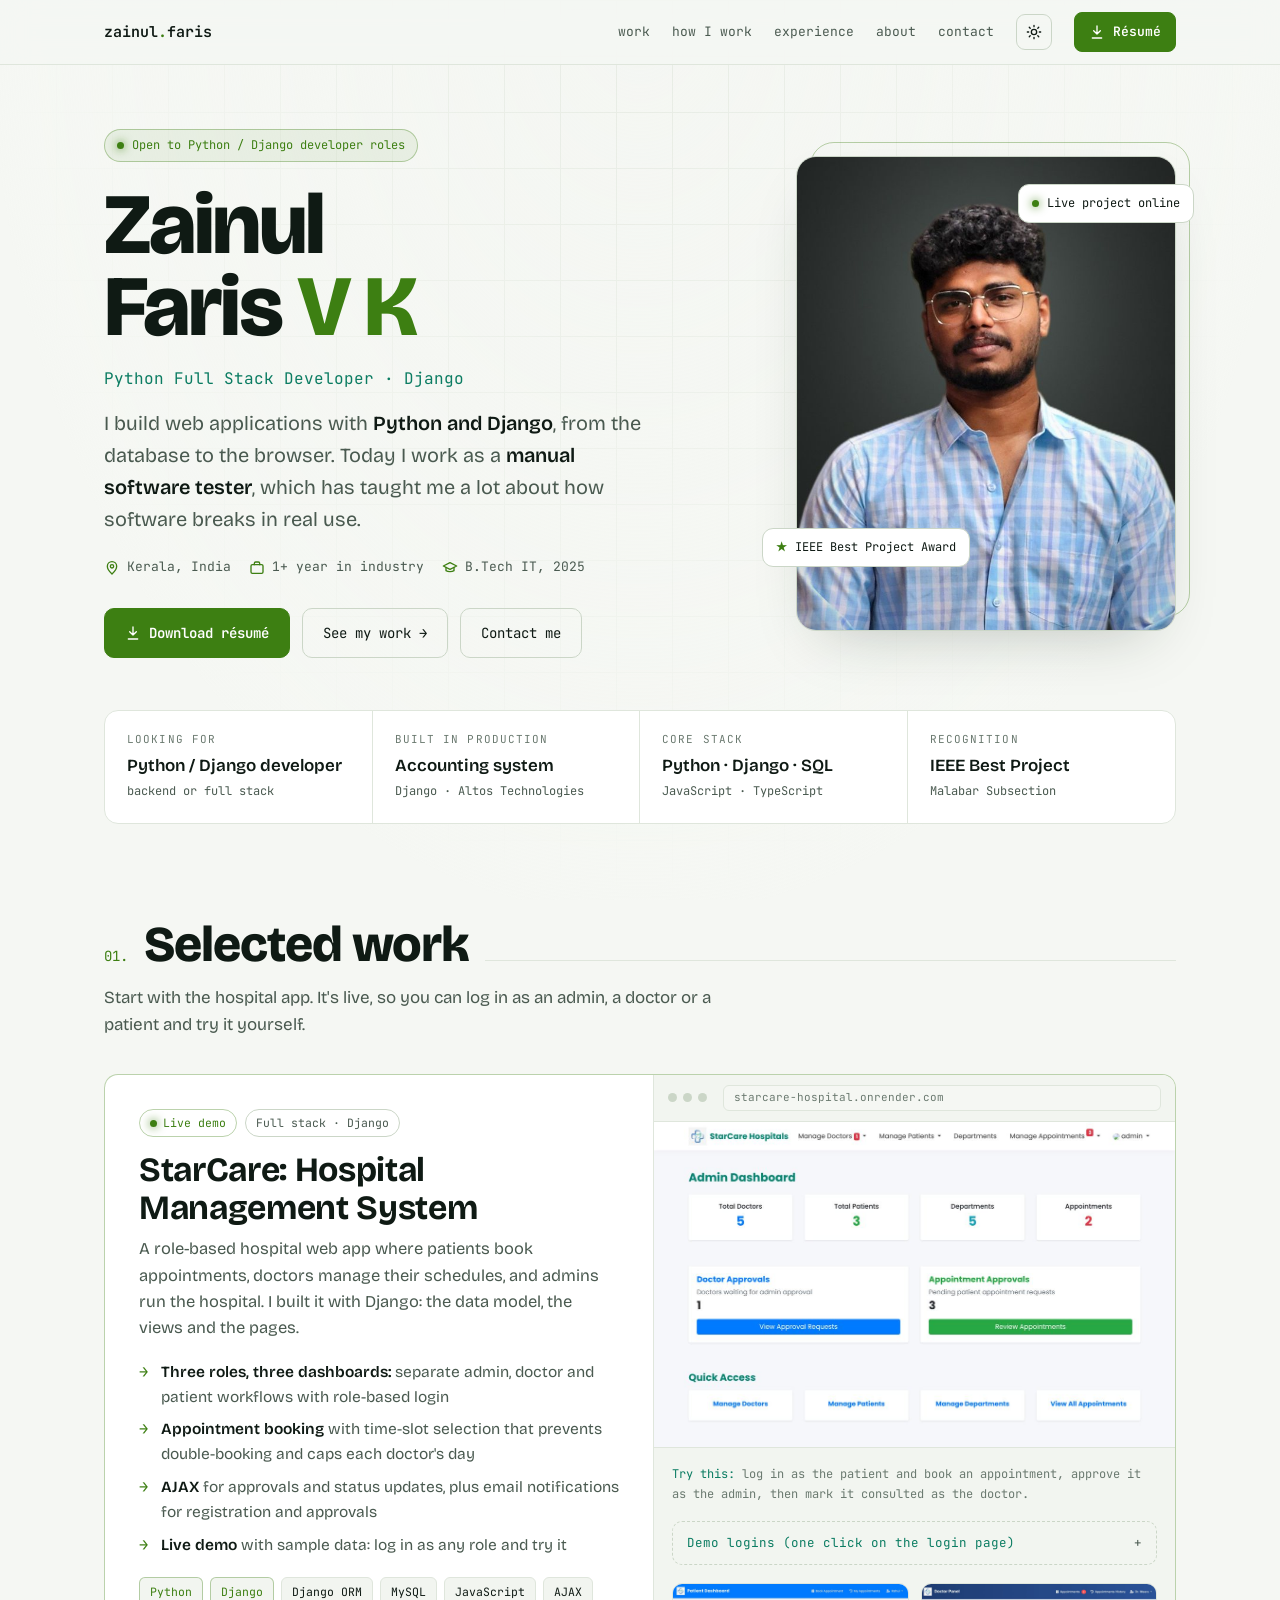
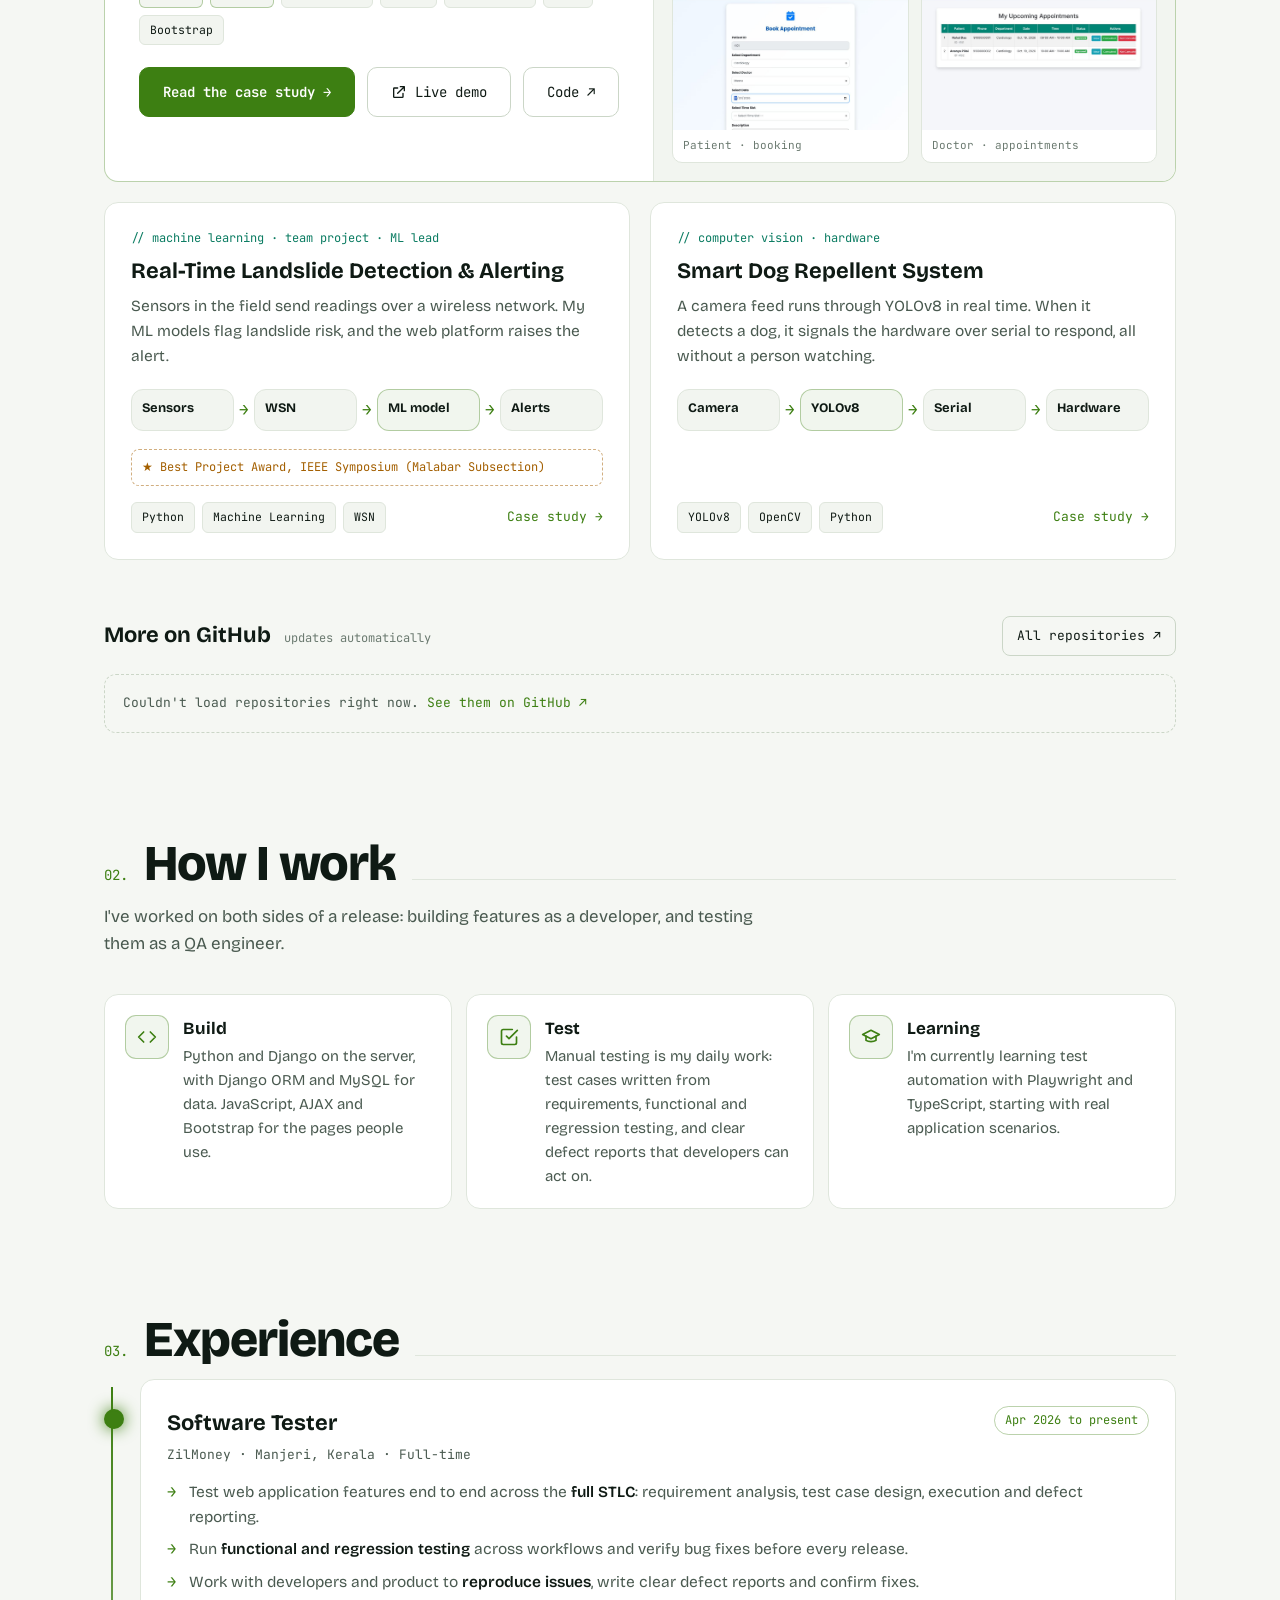
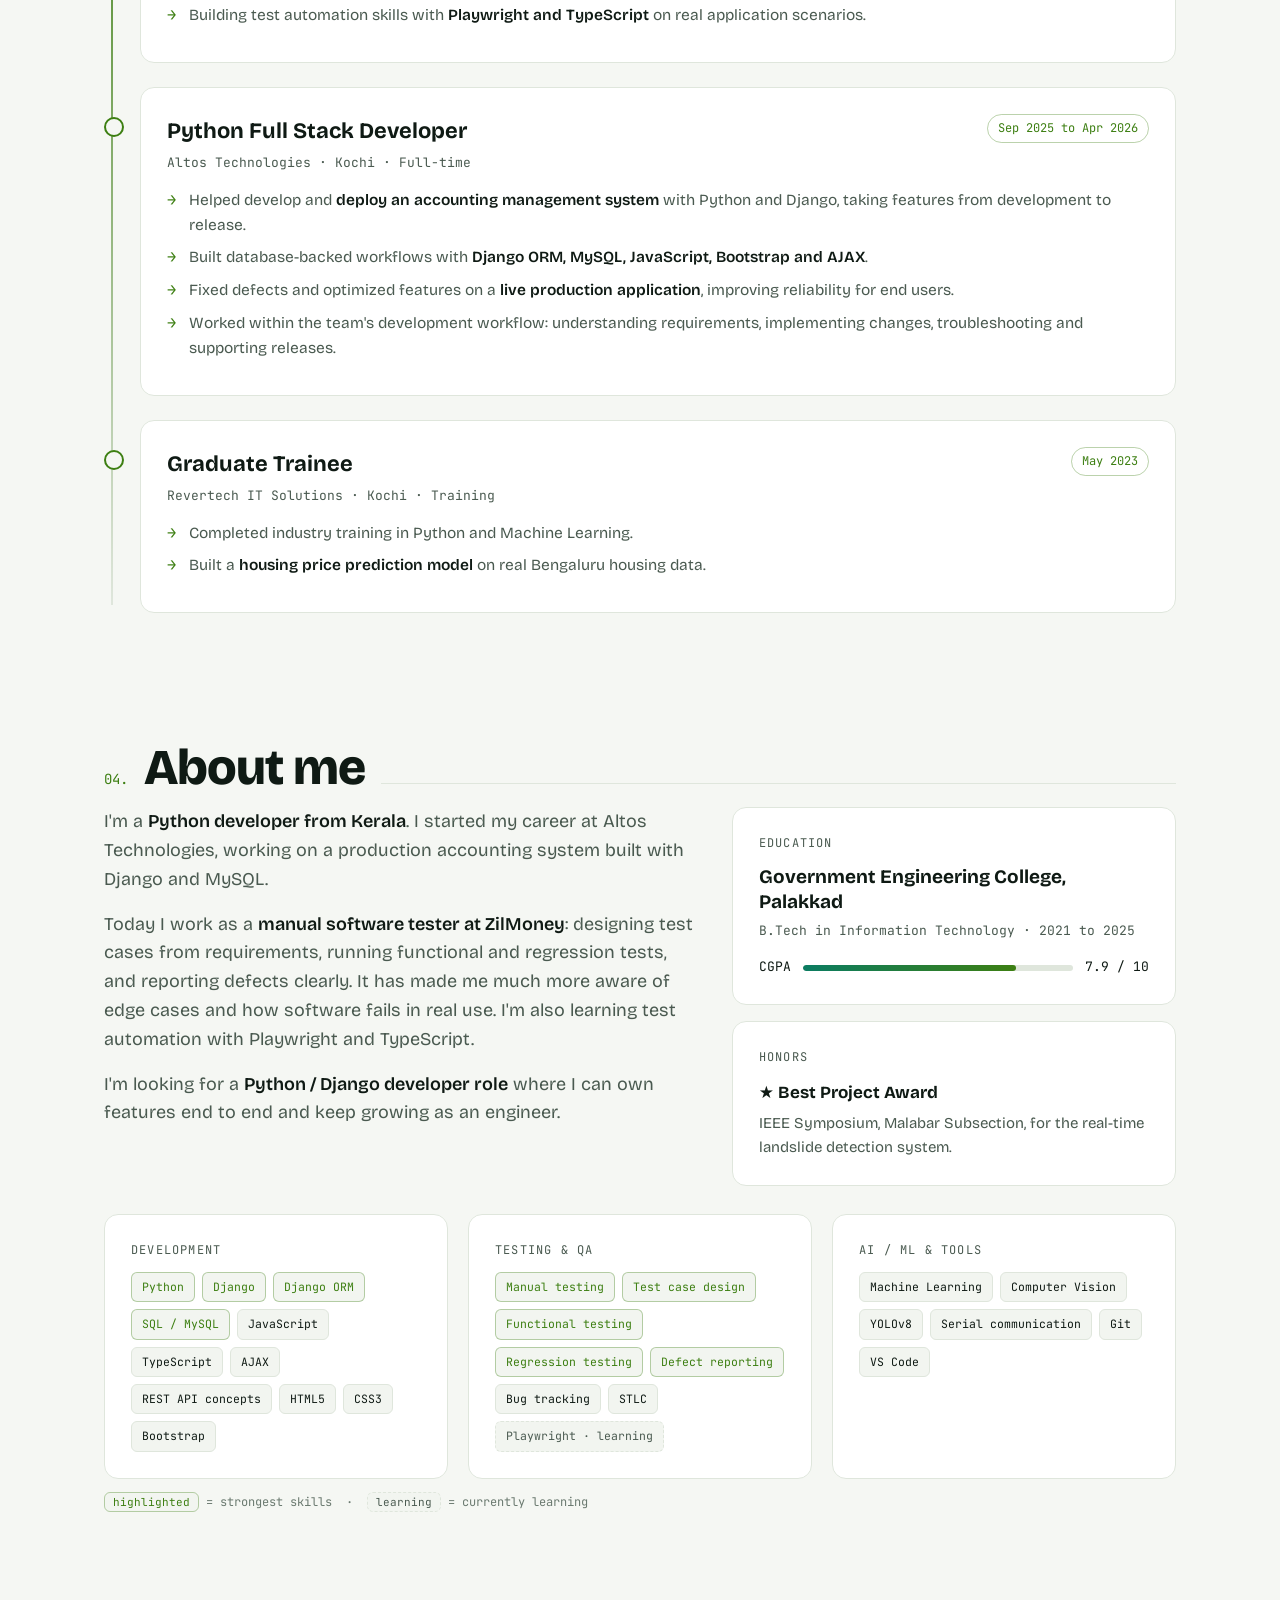
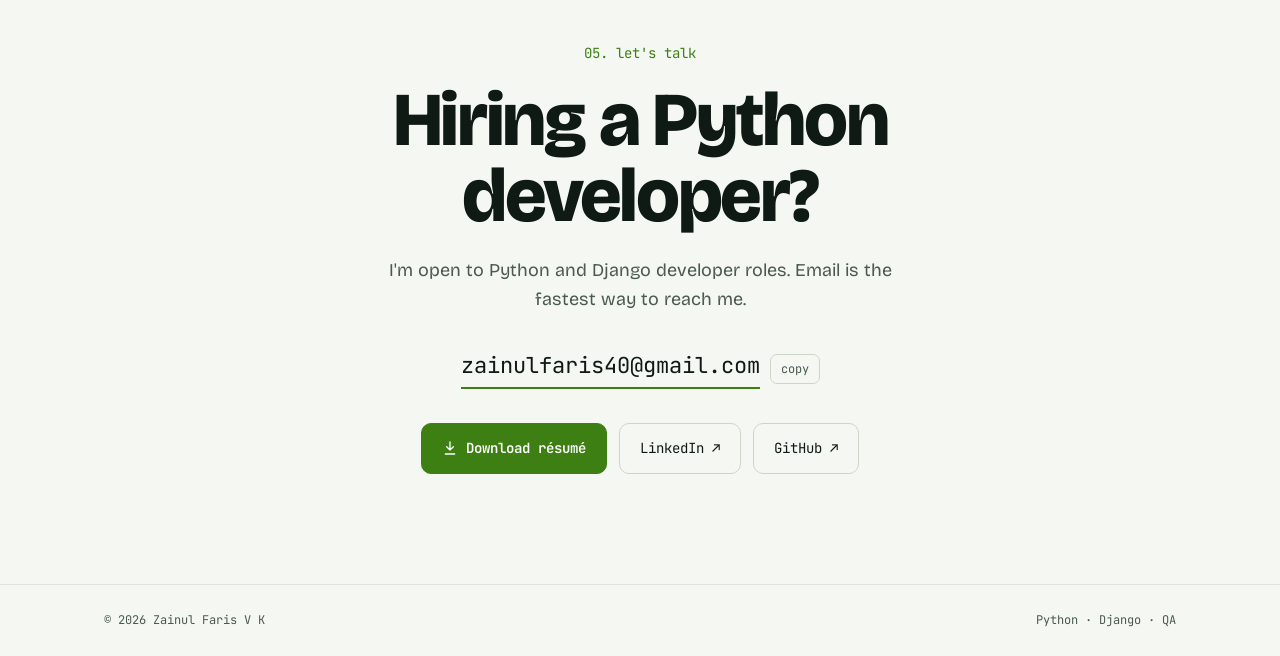
==== commit cf35da5c: "Accurate skills: manual testing strongest, Playwright learning" ====
--- a/index.html
+++ b/index.html
@@ -4,9 +4,9 @@
 <meta charset="UTF-8">
 <meta name="viewport" content="width=device-width, initial-scale=1.0">
 <title>Zainul Faris V K | Python & Django Developer</title>
-<meta name="description" content="Zainul Faris V K: Python full stack developer (Django) with a QA background. Builds tested, deployed web apps. Try the live hospital management system. Based in Kerala, India.">
+<meta name="description" content="Zainul Faris V K: Python full stack developer (Django) currently working as a manual software tester. Try the live hospital management system. Based in Kerala, India.">
 <meta property="og:title" content="Zainul Faris V K | Python & Django Developer">
-<meta property="og:description" content="Python full stack developer who ships tested code. Live Django project with 34 unit tests, 39 Playwright browser tests and CI.">
+<meta property="og:description" content="Python and Django developer with hands-on QA experience. Try the live hospital management app.">
 <meta property="og:type" content="website">
 <meta property="og:url" content="https://zainulfaris93.github.io/">
 <meta property="og:image" content="https://zainulfaris93.github.io/assets/og-image.png">
@@ -107,6 +107,8 @@
 /* HOW I BUILD */
 .how{display:grid;grid-template-columns:1fr 1.05fr;gap:40px;align-items:start}
 .pillars{display:grid;gap:14px}
+.pillars.three{grid-template-columns:repeat(3,1fr)}
+.chip.learn{border-style:dashed;color:var(--mute)}
 .pillar{display:grid;grid-template-columns:44px 1fr;gap:14px;padding:20px}
 .pillar .ic{width:44px;height:44px;border-radius:11px;display:grid;place-items:center;background:var(--acc-soft);border:1px solid var(--acc-line);color:var(--acc)}
 .pillar .ic svg{width:20px;height:20px}
@@ -153,7 +155,7 @@
 @media(max-width:960px){
   .hero{grid-template-columns:1fr;gap:56px;padding-top:40px}
   .portrait{justify-self:center;max-width:340px}
-  .feature,.how,.about{grid-template-columns:1fr}
+  .feature,.how,.about,.pillars.three{grid-template-columns:1fr}
   .side{border-left:none;border-top:1px solid var(--line)}
   .glance{grid-template-columns:repeat(2,1fr)}
   .g:nth-child(2){border-right:none}
@@ -188,7 +190,7 @@
     <div class="nav-r">
       <div class="links" id="links">
         <a href="#work">work</a>
-        <a href="#how">how I build</a>
+        <a href="#how">how I work</a>
         <a href="#experience">experience</a>
         <a href="#about">about</a>
         <a href="#contact">contact</a>
@@ -214,7 +216,7 @@
         <div class="tag"><span class="dot"></span>Open to Python / Django developer roles</div>
         <h1>Zainul<br>Faris <span class="acc">V K</span></h1>
         <div class="role">Python Full Stack Developer · Django</div>
-        <p class="lead">I build web applications with <b>Python and Django</b>, from the database to the browser. My work in QA taught me how software breaks, so what I build <b>ships with tests</b>.</p>
+        <p class="lead">I build web applications with <b>Python and Django</b>, from the database to the browser. Today I work as a <b>manual software tester</b>, which has taught me a lot about how software breaks in real use.</p>
         <div class="facts">
           <span><svg class="i" viewBox="0 0 24 24"><path d="M12 21s-7-6.2-7-11.5A7 7 0 0119 9.5C19 14.8 12 21 12 21z"/><circle cx="12" cy="9.5" r="2.5"/></svg>Kerala, India</span>
           <span><svg class="i" viewBox="0 0 24 24"><rect x="3" y="7" width="18" height="13" rx="2"/><path d="M8 7V5a2 2 0 012-2h4a2 2 0 012 2v2"/></svg>1+ year in industry</span>
@@ -231,7 +233,7 @@
       <div class="portrait rv">
         <div class="frame"><img src="assets/zainul.jpg" alt="Portrait of Zainul Faris V K" width="640" height="800"></div>
         <div class="float b"><span class="dot"></span>Live project online</div>
-        <div class="float a"><span class="ok">✓</span>73 tests passing in CI</div>
+        <div class="float a"><span class="ok">★</span>IEEE Best Project Award</div>
       </div>
     </header>
 
@@ -253,18 +255,17 @@
           <div class="badges">
             <span class="badge live"><span class="dot"></span>Live demo</span>
             <span class="badge">Full stack · Django</span>
-            <span class="badge">Tested · CI/CD</span>
           </div>
           <h3>StarCare: Hospital Management System</h3>
-          <p class="pitch">A role-based hospital web app where patients book appointments, doctors run their schedules, and admins manage the hospital. I built it end to end: design, back end, front end, testing and deployment.</p>
+          <p class="pitch">A role-based hospital web app where patients book appointments, doctors manage their schedules, and admins run the hospital. I built it with Django: the data model, the views and the pages.</p>
           <ul class="arrows">
-            <li><b>Three roles, three dashboards</b> with role-based access control on every view and API</li>
-            <li><b>Booking engine:</b> time slots, no double-booking, one visit per doctor per day, daily caps, all enforced server-side</li>
-            <li><b>AJAX workflows</b> for approvals and status changes, plus email notifications</li>
-            <li><b>34 Django tests + 39 Playwright browser tests</b> run on GitHub Actions for every push. Writing them uncovered six real bugs, now fixed.</li>
+            <li><b>Three roles, three dashboards:</b> separate admin, doctor and patient workflows with role-based login</li>
+            <li><b>Appointment booking</b> with time-slot selection that prevents double-booking and caps each doctor's day</li>
+            <li><b>AJAX</b> for approvals and status updates, plus email notifications for registration and approvals</li>
+            <li><b>Live demo</b> with sample data: log in as any role and try it</li>
           </ul>
           <div class="chips">
-            <span class="chip key">Python</span><span class="chip key">Django</span><span class="chip">SQL</span><span class="chip">JavaScript</span><span class="chip">AJAX</span><span class="chip">Playwright</span><span class="chip">GitHub Actions</span><span class="chip">Render</span>
+            <span class="chip key">Python</span><span class="chip key">Django</span><span class="chip">Django ORM</span><span class="chip">MySQL</span><span class="chip">JavaScript</span><span class="chip">AJAX</span><span class="chip">Bootstrap</span>
           </div>
           <div class="cta">
             <a class="btn primary" href="projects/hospital-management.html">Read the case study →</a>
@@ -272,10 +273,6 @@
               <svg class="i" viewBox="0 0 24 24"><path d="M14 4h6v6M20 4L10 14M18 14v5a1 1 0 01-1 1H5a1 1 0 01-1-1V7a1 1 0 011-1h5"/></svg>Live demo
             </a>
             <a class="btn ghost" href="https://github.com/ZainulFaris93/Hospital-Management-System" target="_blank" rel="noopener">Code ↗</a>
-          </div>
-          <div class="proof">
-            <a href="https://github.com/ZainulFaris93/Hospital-Management-System/actions/workflows/tests.yml" target="_blank" rel="noopener"><img src="https://github.com/ZainulFaris93/Hospital-Management-System/actions/workflows/tests.yml/badge.svg" alt="Test status from GitHub Actions" loading="lazy"></a>
-            <a class="textlink" href="https://zainulfaris93.github.io/Hospital-Management-System/" target="_blank" rel="noopener">View the latest test report ↗</a>
           </div>
         </div>
         <div class="side">
@@ -343,28 +340,22 @@
       </div>
     </section>
 
-    <!-- HOW I BUILD -->
+    <!-- HOW I WORK -->
     <section id="how">
-      <div class="sec-head rv"><span class="num">02.</span><h2>How I build</h2><span class="rule"></span></div>
-      <p class="sec-sub rv">I'm a developer with a tester's habits. Here's how a feature goes from idea to production in my work.</p>
-      <div class="how">
-        <div class="pillars">
-          <div class="card pillar rv">
-            <div class="ic"><svg class="i" viewBox="0 0 24 24"><path d="M16 18l6-6-6-6M8 6l-6 6 6 6"/></svg></div>
-            <div><b>Build</b><p>Django models, views and ORM queries on the server; JavaScript and AJAX for responsive pages. I keep business rules on the server, never only in the browser.</p></div>
-          </div>
-          <div class="card pillar rv">
-            <div class="ic"><svg class="i" viewBox="0 0 24 24"><path d="M9 11l3 3L22 4"/><path d="M21 12v7a2 2 0 01-2 2H5a2 2 0 01-2-2V5a2 2 0 012-2h11"/></svg></div>
-            <div><b>Test</b><p>Unit tests for the rules, Playwright browser tests for the real user journeys. Page Objects keep the tests readable and easy to maintain.</p></div>
-          </div>
-          <div class="card pillar rv">
-            <div class="ic"><svg class="i" viewBox="0 0 24 24"><path d="M22 12h-4l-3 9L9 3l-3 9H2"/></svg></div>
-            <div><b>Ship</b><p>GitHub Actions runs every test on each push, and Render deploys from <code class="mono">master</code>. Settings come from the environment, so no secrets live in the code.</p></div>
-          </div>
-        </div>
-        <div class="term rv" role="img" aria-label="Terminal replay of the hospital app's CI run: 34 Django tests OK, 39 Playwright tests passed, deployed.">
-          <div class="term-bar"><i></i><i></i><i></i><span>github actions · tests.yml</span></div>
-          <div class="term-body" id="term" aria-hidden="true"></div>
+      <div class="sec-head rv"><span class="num">02.</span><h2>How I work</h2><span class="rule"></span></div>
+      <p class="sec-sub rv">I've worked on both sides of a release: building features as a developer, and testing them as a QA engineer.</p>
+      <div class="pillars three">
+        <div class="card pillar rv">
+          <div class="ic"><svg class="i" viewBox="0 0 24 24"><path d="M16 18l6-6-6-6M8 6l-6 6 6 6"/></svg></div>
+          <div><b>Build</b><p>Python and Django on the server, with Django ORM and MySQL for data. JavaScript, AJAX and Bootstrap for the pages people use.</p></div>
+        </div>
+        <div class="card pillar rv">
+          <div class="ic"><svg class="i" viewBox="0 0 24 24"><path d="M9 11l3 3L22 4"/><path d="M21 12v7a2 2 0 01-2 2H5a2 2 0 01-2-2V5a2 2 0 012-2h11"/></svg></div>
+          <div><b>Test</b><p>Manual testing is my daily work: test cases written from requirements, functional and regression testing, and clear defect reports that developers can act on.</p></div>
+        </div>
+        <div class="card pillar rv">
+          <div class="ic"><svg class="i" viewBox="0 0 24 24"><path d="M2 9l10-5 10 5-10 5z"/><path d="M6 11v5c3 2 9 2 12 0v-5"/></svg></div>
+          <div><b>Learning</b><p>I'm currently learning test automation with Playwright and TypeScript, starting with real application scenarios.</p></div>
         </div>
       </div>
     </section>
@@ -380,9 +371,8 @@
             <li>Test web application features end to end across the <b>full STLC</b>: requirement analysis, test case design, execution and defect reporting.</li>
             <li>Run <b>functional and regression testing</b> across workflows and verify bug fixes before every release.</li>
             <li>Work with developers and product to <b>reproduce issues</b>, write clear defect reports and confirm fixes.</li>
-            <li>Automate real application scenarios with <b>Playwright + TypeScript</b>.</li>
+            <li>Building test automation skills with <b>Playwright and TypeScript</b> on real application scenarios.</li>
           </ul>
-          <div class="takeaway">→ What it adds to my development: I design for edge cases, validate on the server, and write the test before calling a feature done.</div>
         </div></div>
         <div class="job rv"><div class="card">
           <div class="job-top"><h3>Python Full Stack Developer</h3><span class="when">Sep 2025 to Apr 2026</span></div>
@@ -410,8 +400,8 @@
       <div class="sec-head rv"><span class="num">04.</span><h2>About me</h2><span class="rule"></span></div>
       <div class="about">
         <div class="story rv">
-          <p>I'm a <b>Python developer from Kerala</b>. I started my career building a production accounting system in Django, and I enjoy that work most: turning a messy real-world process into a clean data model and a page that works.</p>
-          <p>I'm currently in <b>QA at ZilMoney</b>. Testing other people's software every day changed how I write my own. I now think about the failure cases first, keep rules on the server, and back features with automated tests.</p>
+          <p>I'm a <b>Python developer from Kerala</b>. I started my career at Altos Technologies, working on a production accounting system built with Django and MySQL.</p>
+          <p>Today I work as a <b>manual software tester at ZilMoney</b>: designing test cases from requirements, running functional and regression tests, and reporting defects clearly. It has made me much more aware of edge cases and how software fails in real use. I'm also learning test automation with Playwright and TypeScript.</p>
           <p>I'm looking for a <b>Python / Django developer role</b> where I can own features end to end and keep growing as an engineer.</p>
         </div>
         <div class="side-cards">
@@ -430,13 +420,13 @@
       </div>
       <div class="skills">
         <div class="card rv"><h4>Development</h4><div class="chips">
-          <span class="chip key">Python</span><span class="chip key">Django</span><span class="chip key">Django ORM</span><span class="chip key">SQL / MySQL</span><span class="chip">JavaScript</span><span class="chip">TypeScript</span><span class="chip">AJAX</span><span class="chip">REST APIs</span><span class="chip">HTML5</span><span class="chip">CSS3</span><span class="chip">Bootstrap</span></div></div>
-        <div class="card rv"><h4>Testing &amp; delivery</h4><div class="chips">
-          <span class="chip key">Playwright</span><span class="chip key">Django tests</span><span class="chip">GitHub Actions</span><span class="chip">CI/CD</span><span class="chip">Git</span><span class="chip">Render</span><span class="chip">Gunicorn</span><span class="chip">Regression testing</span><span class="chip">Test case design</span><span class="chip">STLC</span></div></div>
-        <div class="card rv"><h4>AI / ML</h4><div class="chips">
-          <span class="chip">Machine Learning</span><span class="chip">Computer Vision</span><span class="chip">YOLOv8</span><span class="chip">OpenCV</span><span class="chip">Serial communication</span></div></div>
-      </div>
-      <div class="legend rv"><span class="chip key">highlighted</span> = strongest skills</div>
+          <span class="chip key">Python</span><span class="chip key">Django</span><span class="chip key">Django ORM</span><span class="chip key">SQL / MySQL</span><span class="chip">JavaScript</span><span class="chip">TypeScript</span><span class="chip">AJAX</span><span class="chip">REST API concepts</span><span class="chip">HTML5</span><span class="chip">CSS3</span><span class="chip">Bootstrap</span></div></div>
+        <div class="card rv"><h4>Testing &amp; QA</h4><div class="chips">
+          <span class="chip key">Manual testing</span><span class="chip key">Test case design</span><span class="chip key">Functional testing</span><span class="chip key">Regression testing</span><span class="chip key">Defect reporting</span><span class="chip">Bug tracking</span><span class="chip">STLC</span><span class="chip learn">Playwright · learning</span></div></div>
+        <div class="card rv"><h4>AI / ML &amp; tools</h4><div class="chips">
+          <span class="chip">Machine Learning</span><span class="chip">Computer Vision</span><span class="chip">YOLOv8</span><span class="chip">Serial communication</span><span class="chip">Git</span><span class="chip">VS Code</span></div></div>
+      </div>
+      <div class="legend rv"><span class="chip key">highlighted</span> = strongest skills &nbsp;·&nbsp; <span class="chip learn">learning</span> = currently learning</div>
     </section>
 
     <!-- CONTACT -->
@@ -461,7 +451,7 @@
   </div>
 </main>
 
-<footer><div class="wrap"><span>© <span data-year></span> Zainul Faris V K</span><span>all tests passing ✓</span></div></footer>
+<footer><div class="wrap"><span>© <span data-year></span> Zainul Faris V K</span><span>Python · Django · QA</span></div></footer>
 
 <script src="assets/site.js"></script>
 <script>
@@ -509,43 +499,6 @@
   }).join('');
 })();
 
-// Terminal: replay of the real CI run, starts when it scrolls into view
-const lines = [
-  ['p', '$ python manage.py test hospital_app', 22],
-  ['dim', 'Found 34 test(s).', 0],
-  ['ok', '..................................', 0],
-  ['ok', 'Ran 34 tests in 11.8s · OK', 0],
-  ['', '', 0],
-  ['p', '$ npx playwright test', 22],
-  ['dim', 'Running 39 tests using 1 worker', 0],
-  ['ok', '  ✓ patient books an appointment', 0],
-  ['ok', '  ✓ admin approves the pending appointment', 0],
-  ['ok', '  ✓ doctor marks it as consulted', 0],
-  ['ok', '  ✓ patient cannot open admin pages', 0],
-  ['dim', '  … 35 more', 0],
-  ['sum', '  39 passed (34.8s)', 0],
-  ['', '', 0],
-  ['p', '→ deploy to Render ✓', 14]
-];
-const term = $('#term');
-const reduce = matchMedia('(prefers-reduced-motion: reduce)').matches;
-let running = false;
-async function run() {
-  running = true;
-  term.innerHTML = '';
-  for (const [cls, text, speed] of lines) {
-    const d = document.createElement('div'); d.className = cls; term.appendChild(d);
-    if (reduce) { d.textContent = text || ' '; continue; }
-    if (speed) { for (const ch of text) { d.textContent += ch; await new Promise(r => setTimeout(r, speed)); } }
-    else { await new Promise(r => setTimeout(r, 260)); d.textContent = text || ' '; }
-  }
-  const c = document.createElement('span'); c.className = 'cursor'; term.lastChild.append(' ', c);
-  if (!reduce) setTimeout(run, 9000);
-}
-if ('IntersectionObserver' in window) {
-  const tio = new IntersectionObserver(es => { if (es[0].isIntersecting && !running) { run(); tio.disconnect(); } }, { threshold: .3 });
-  tio.observe(term);
-} else run();
 </script>
 </body>
 </html>
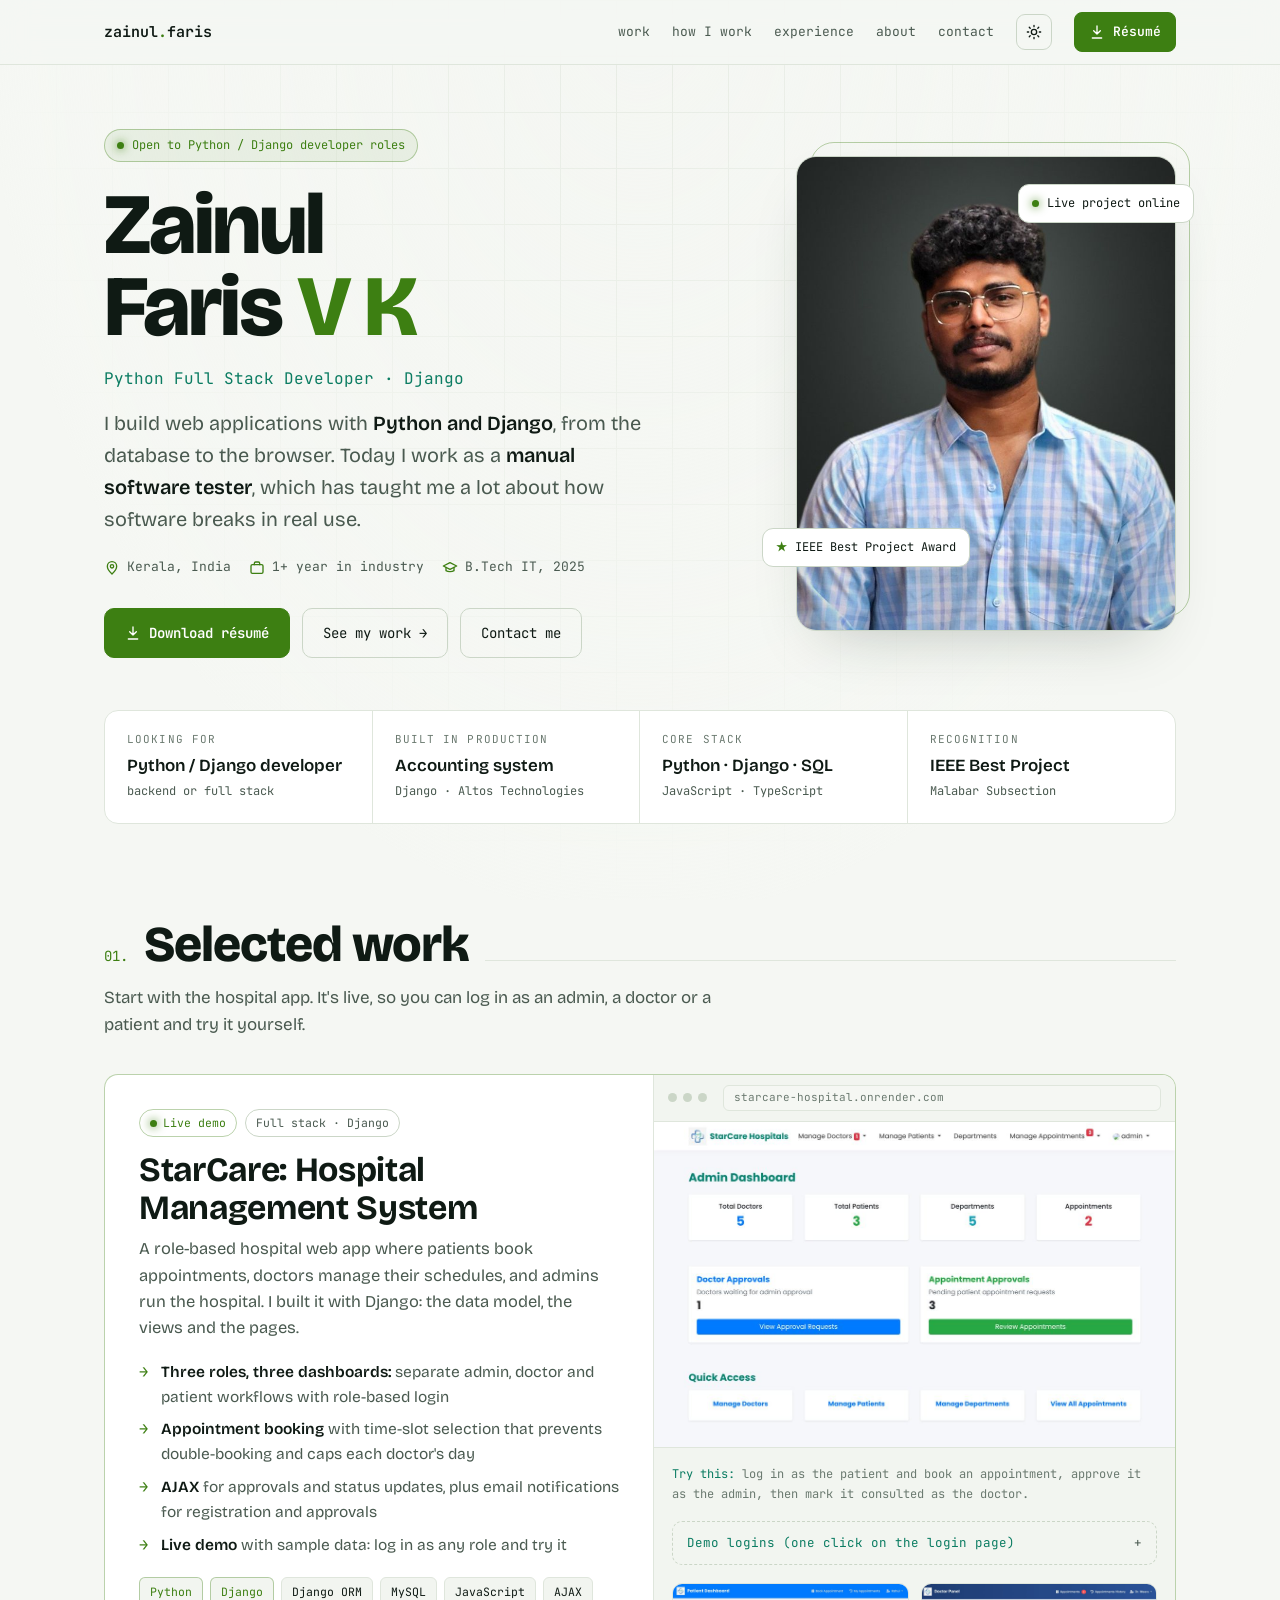
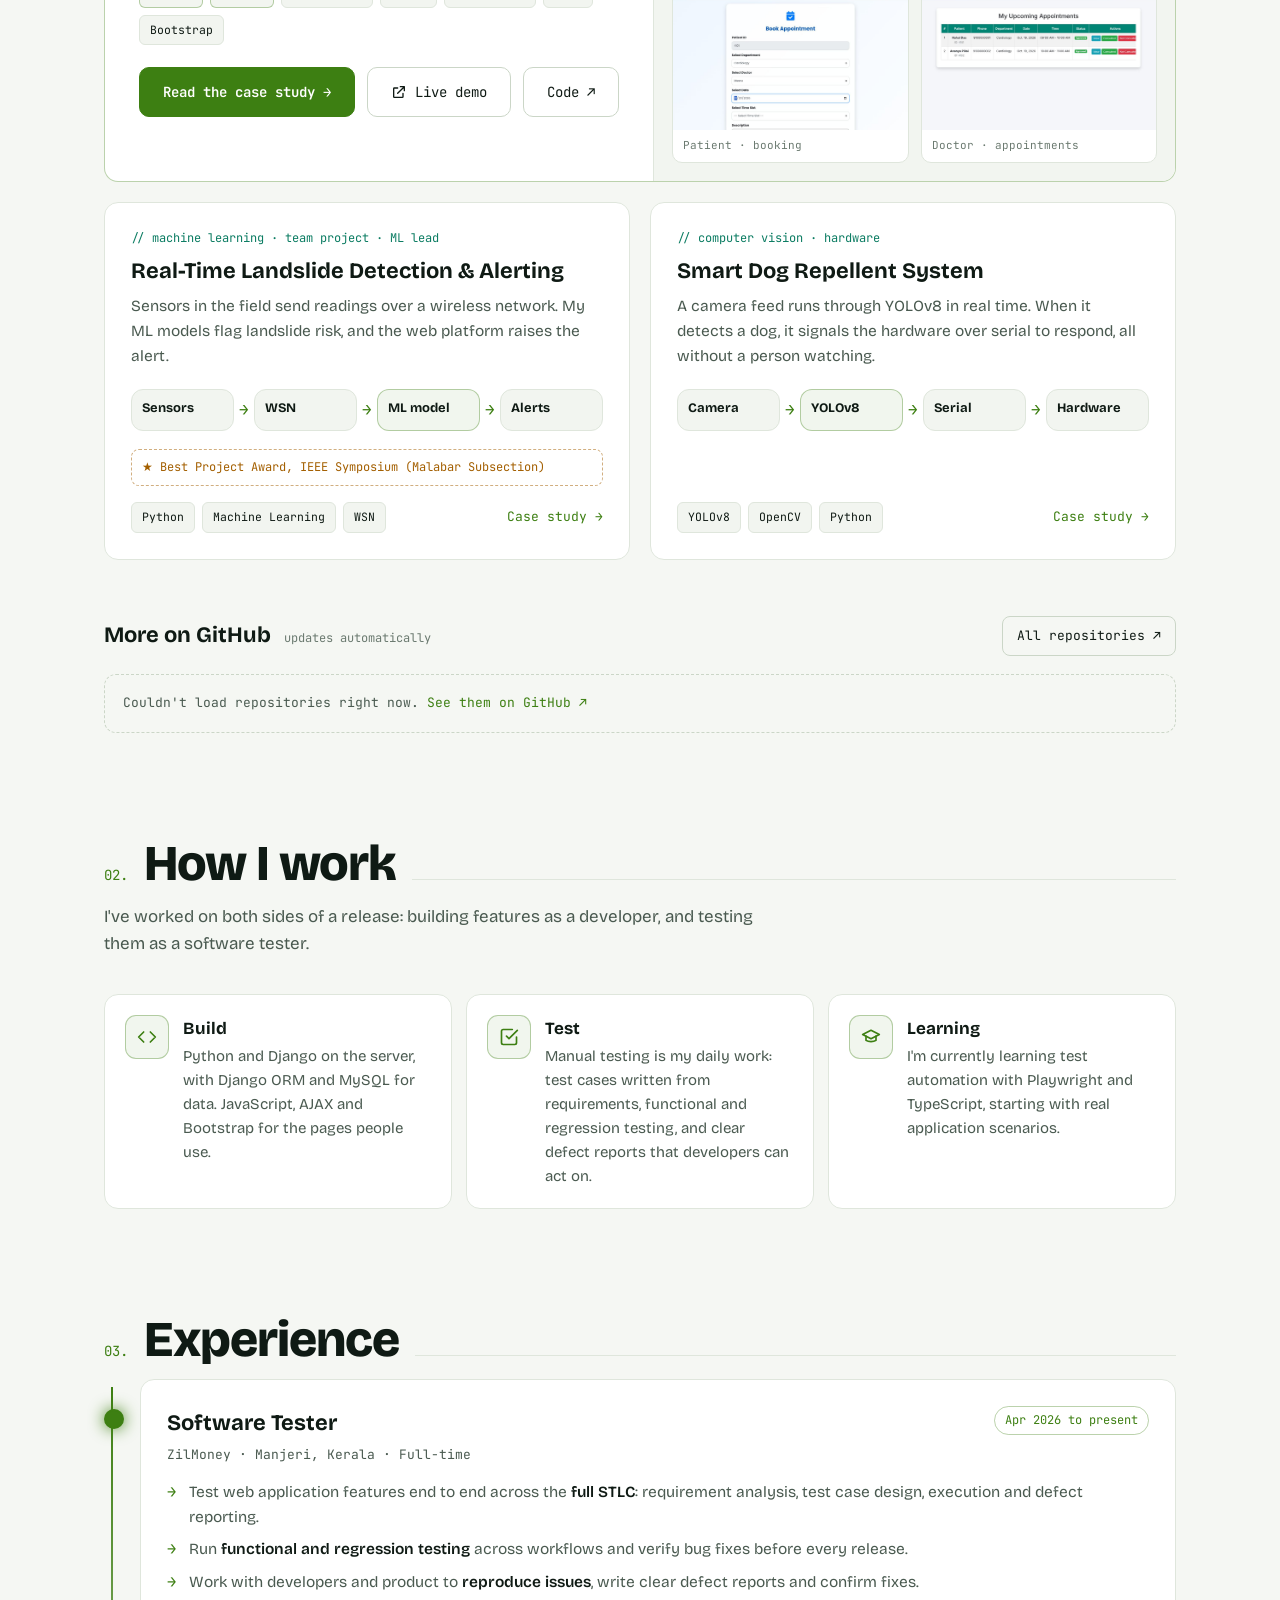
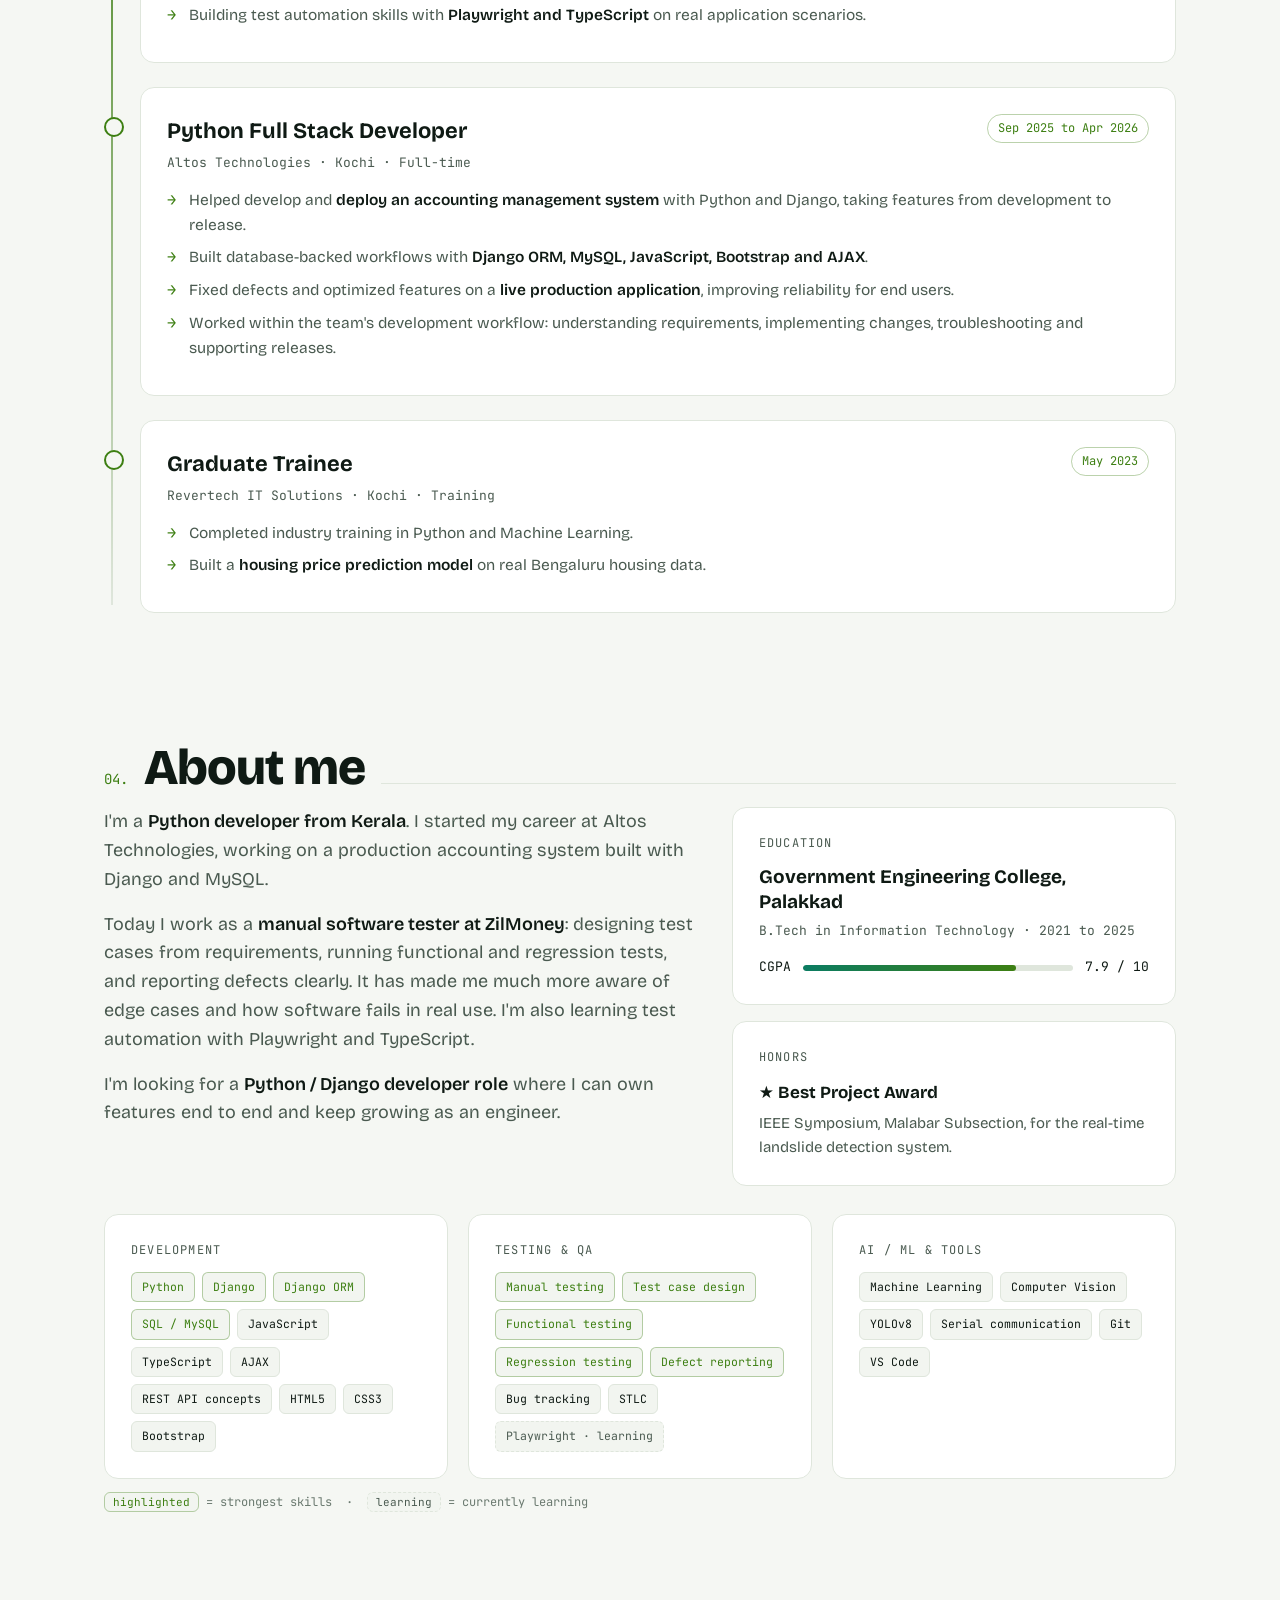
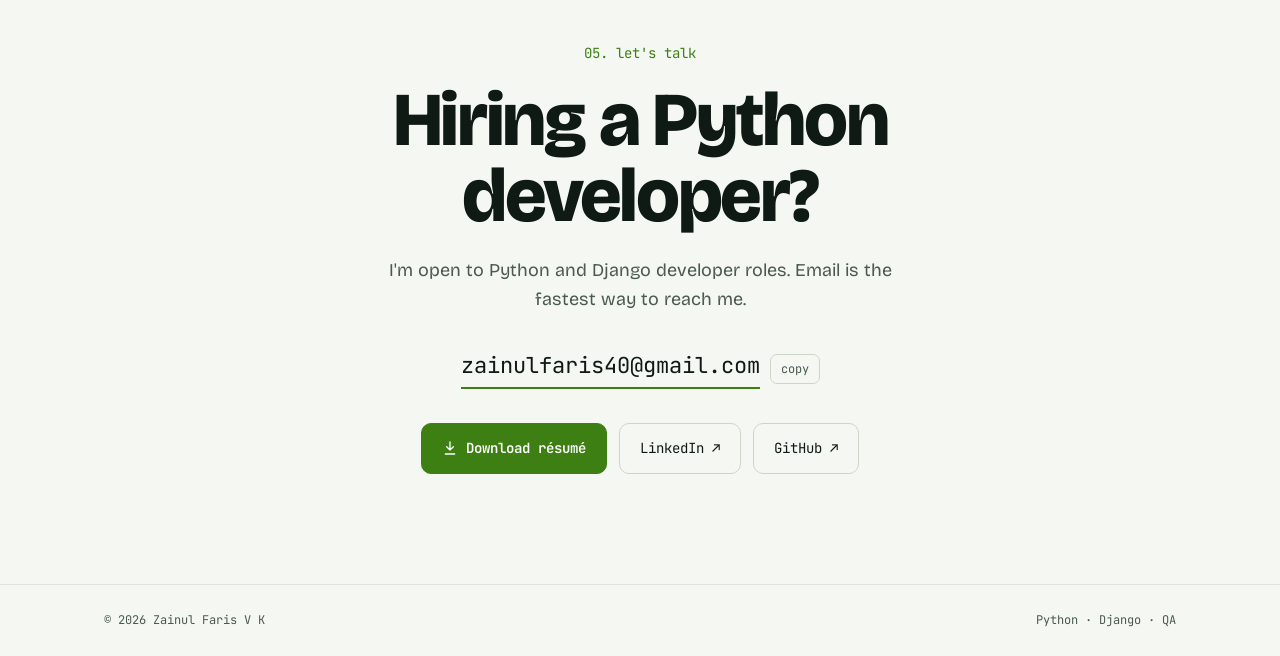
==== commit bb0c7c58: "Use actual job title" ====
--- a/index.html
+++ b/index.html
@@ -343,7 +343,7 @@
     <!-- HOW I WORK -->
     <section id="how">
       <div class="sec-head rv"><span class="num">02.</span><h2>How I work</h2><span class="rule"></span></div>
-      <p class="sec-sub rv">I've worked on both sides of a release: building features as a developer, and testing them as a QA engineer.</p>
+      <p class="sec-sub rv">I've worked on both sides of a release: building features as a developer, and testing them as a software tester.</p>
       <div class="pillars three">
         <div class="card pillar rv">
           <div class="ic"><svg class="i" viewBox="0 0 24 24"><path d="M16 18l6-6-6-6M8 6l-6 6 6 6"/></svg></div>
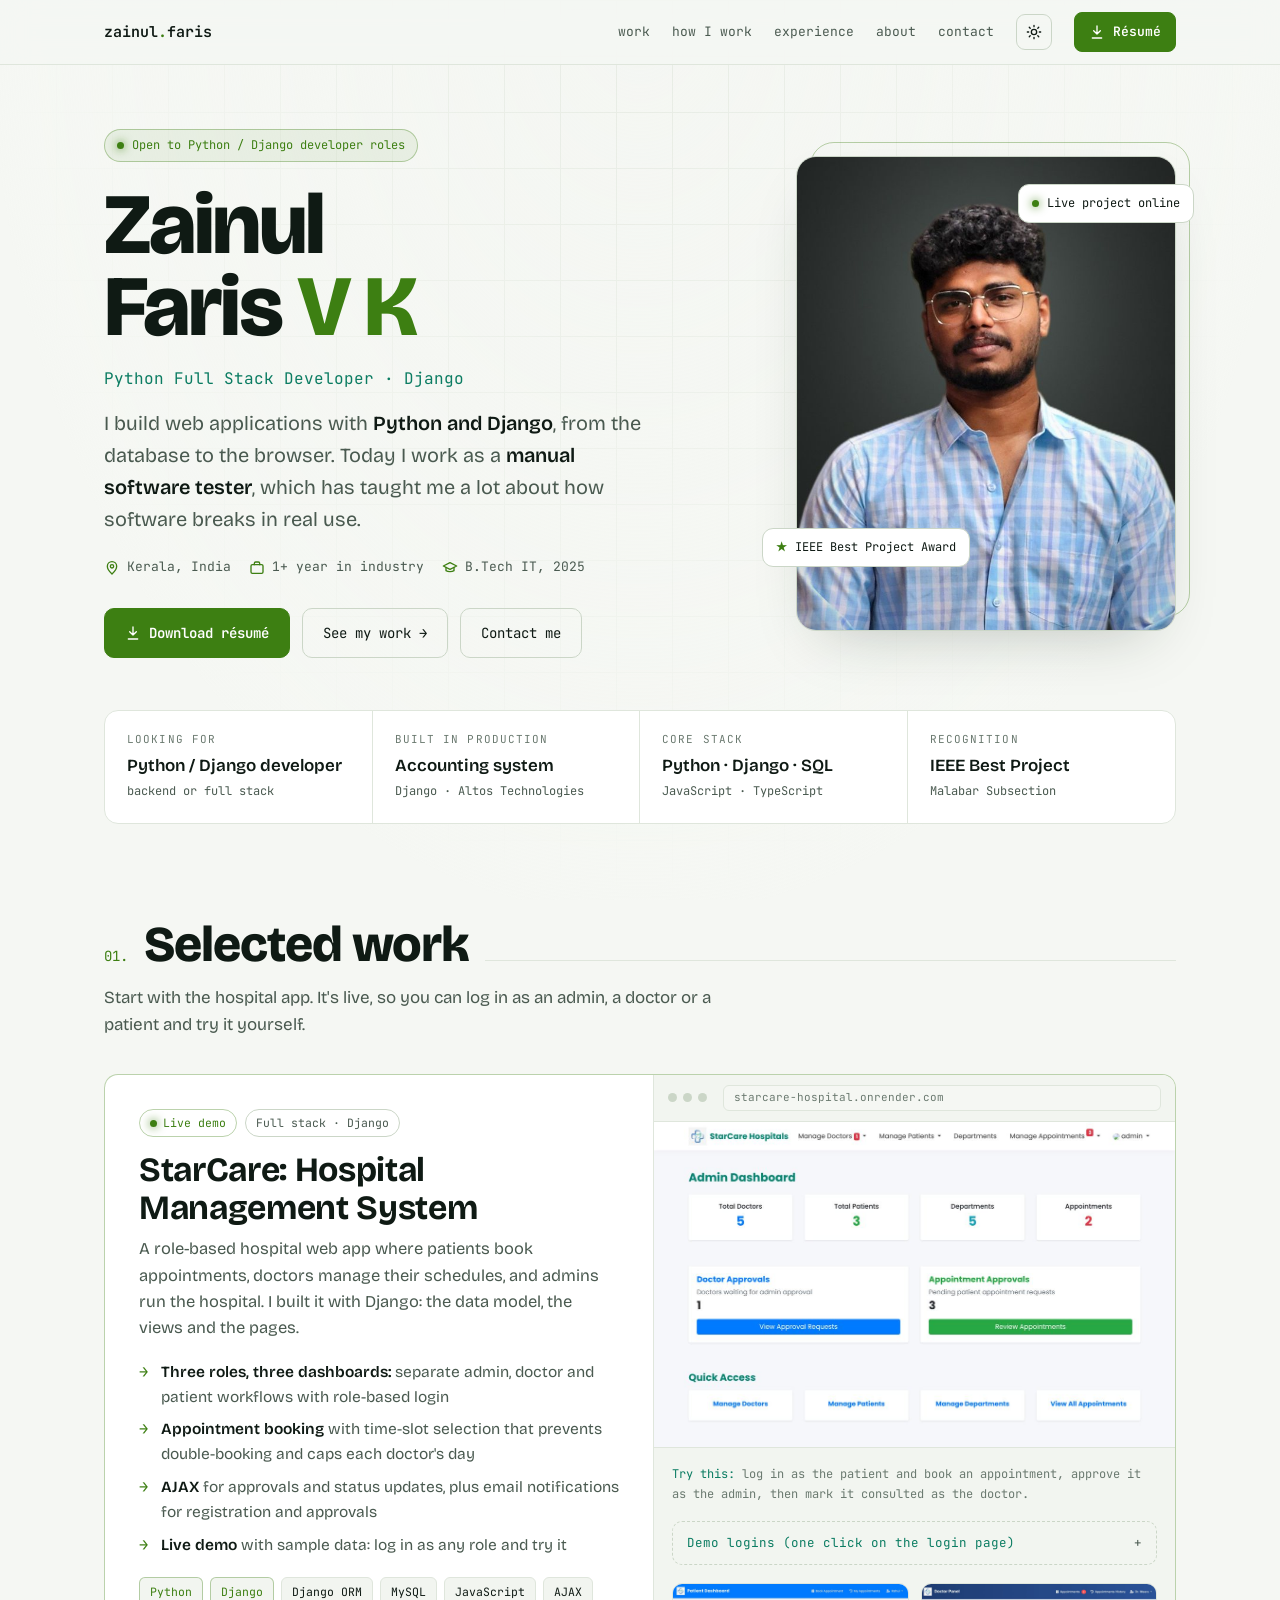
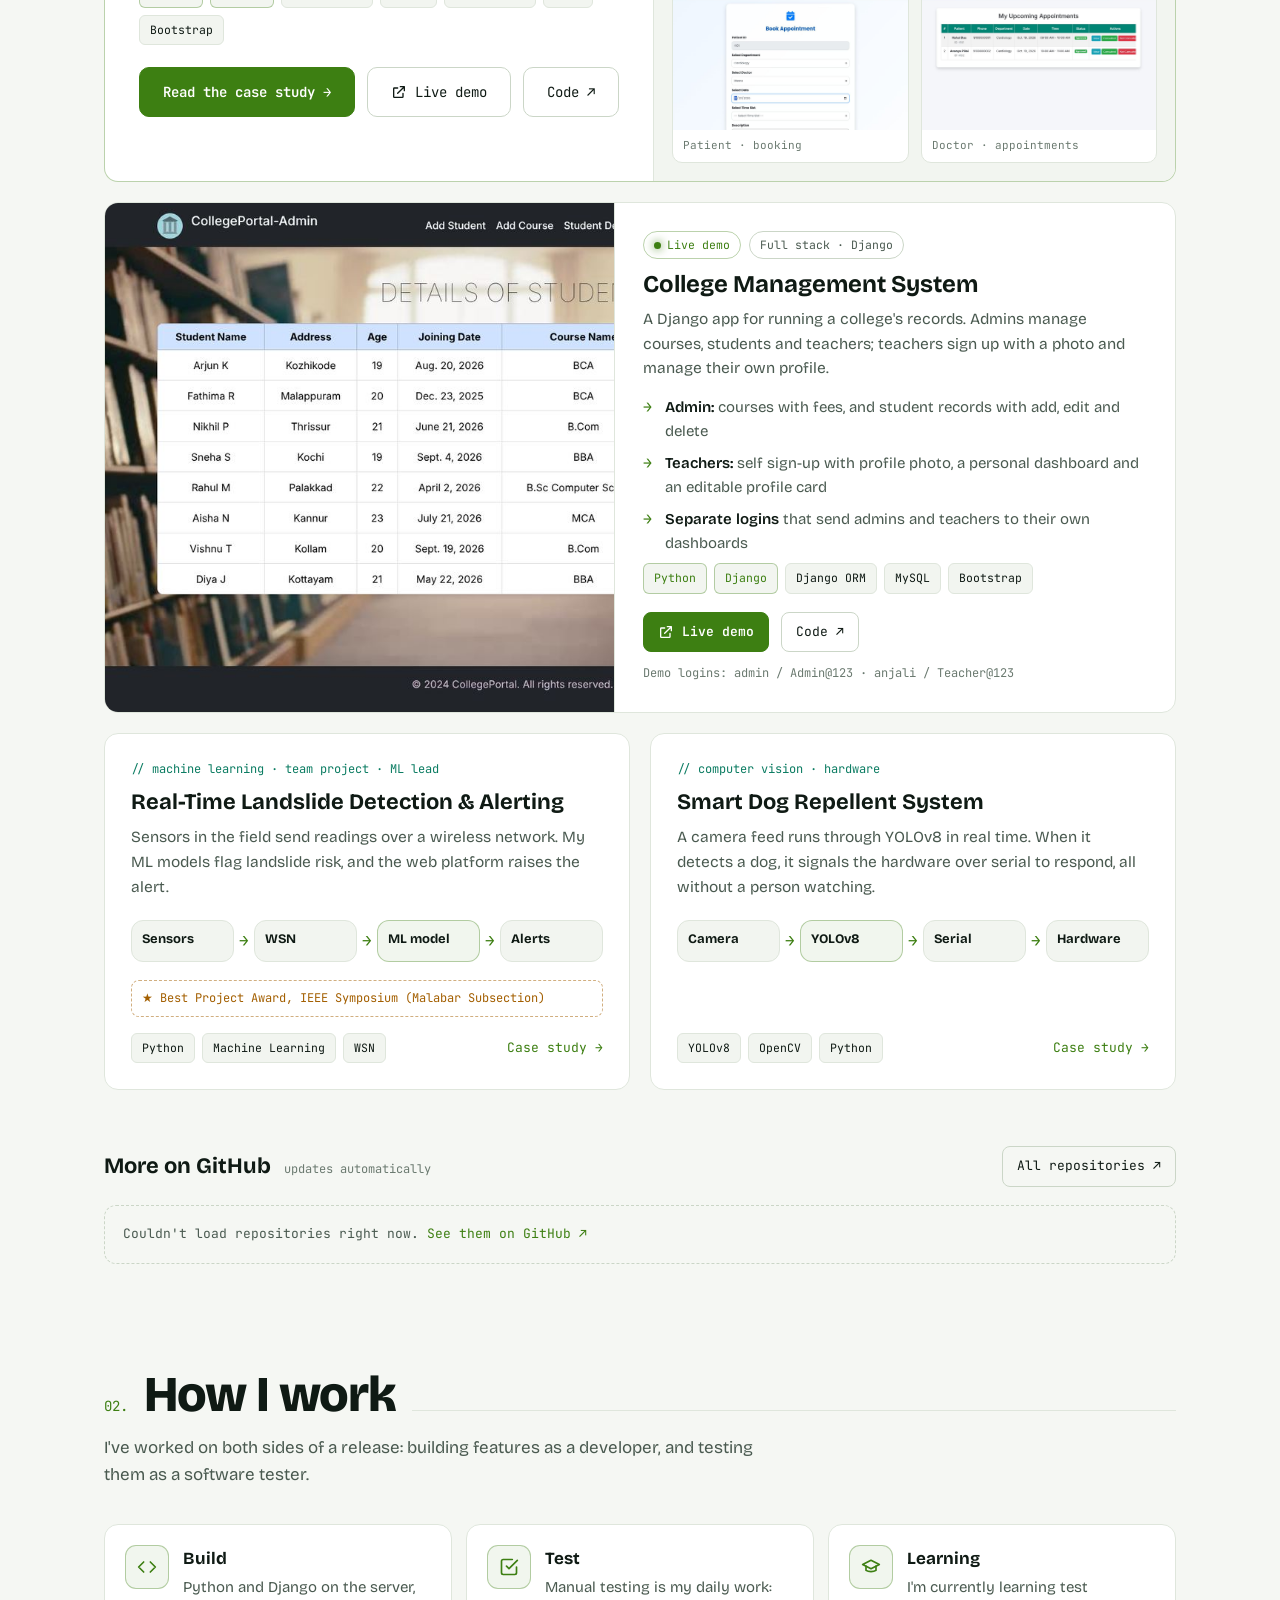
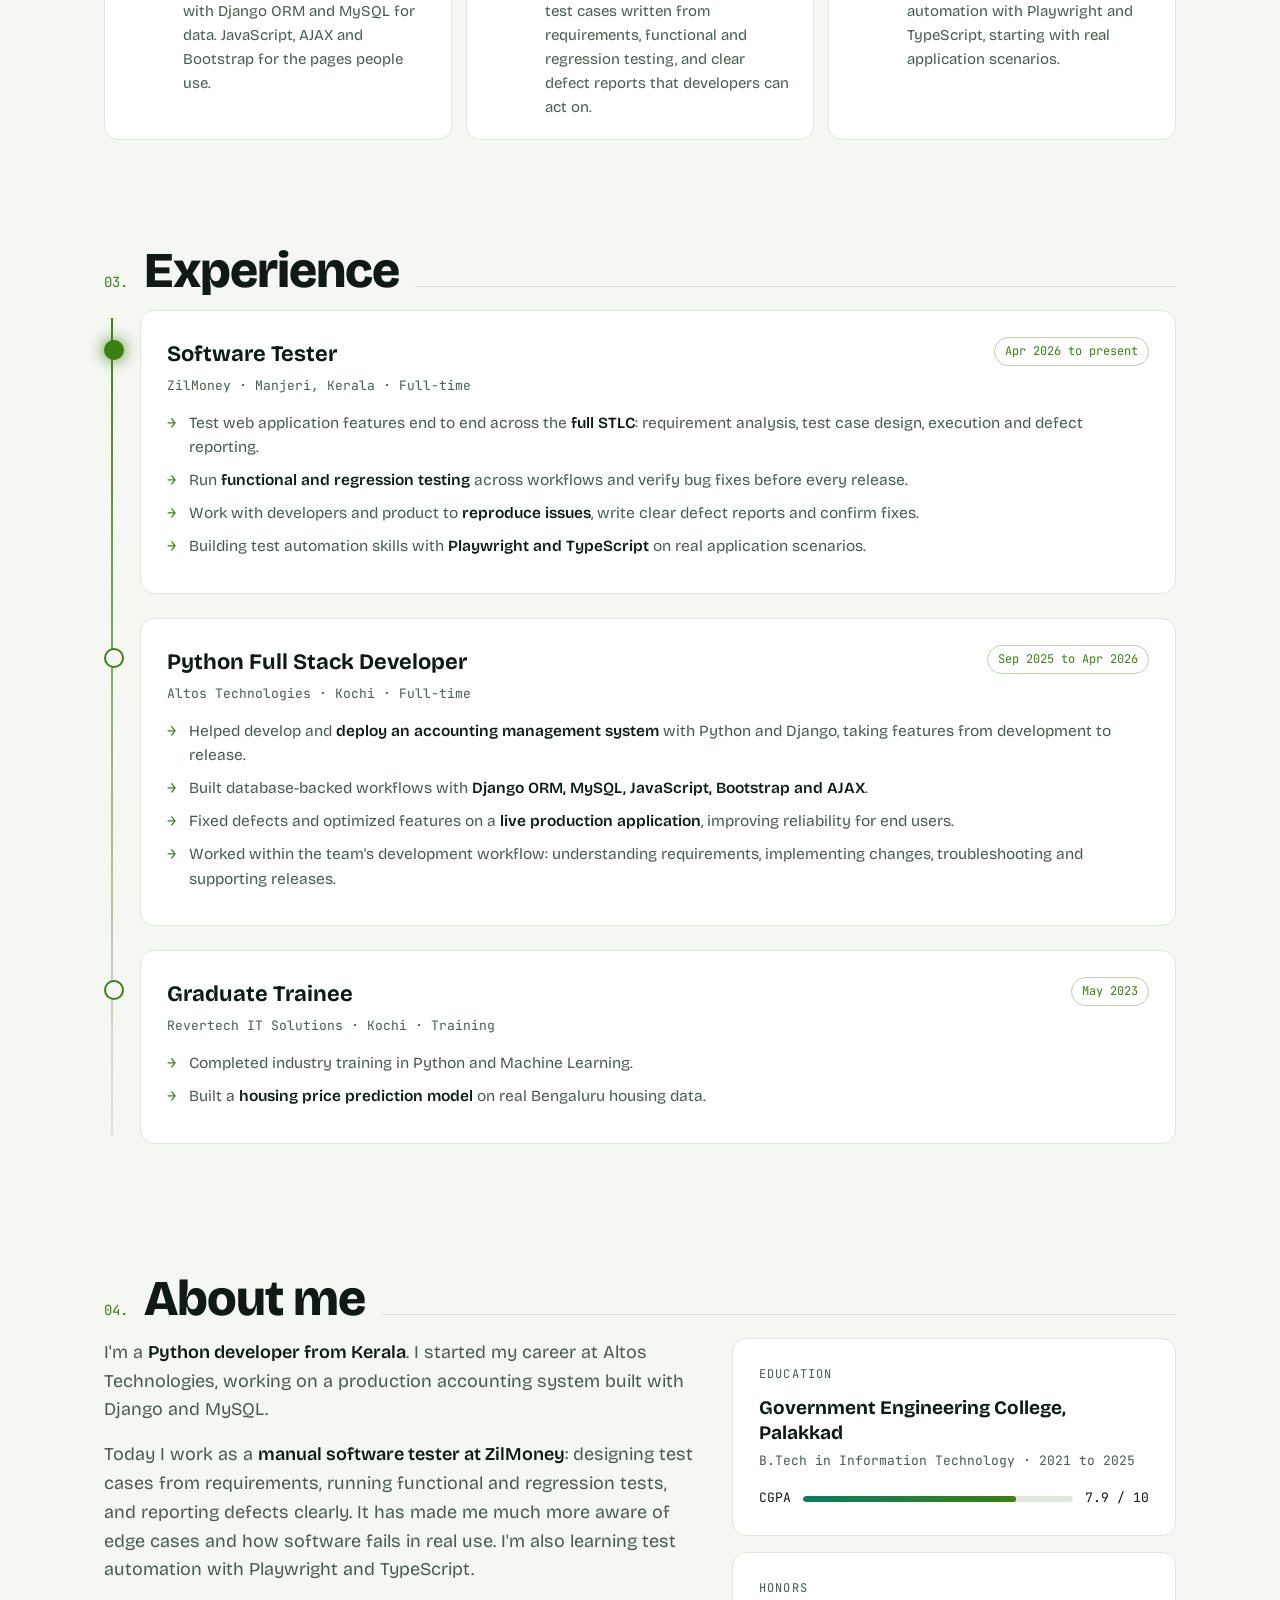
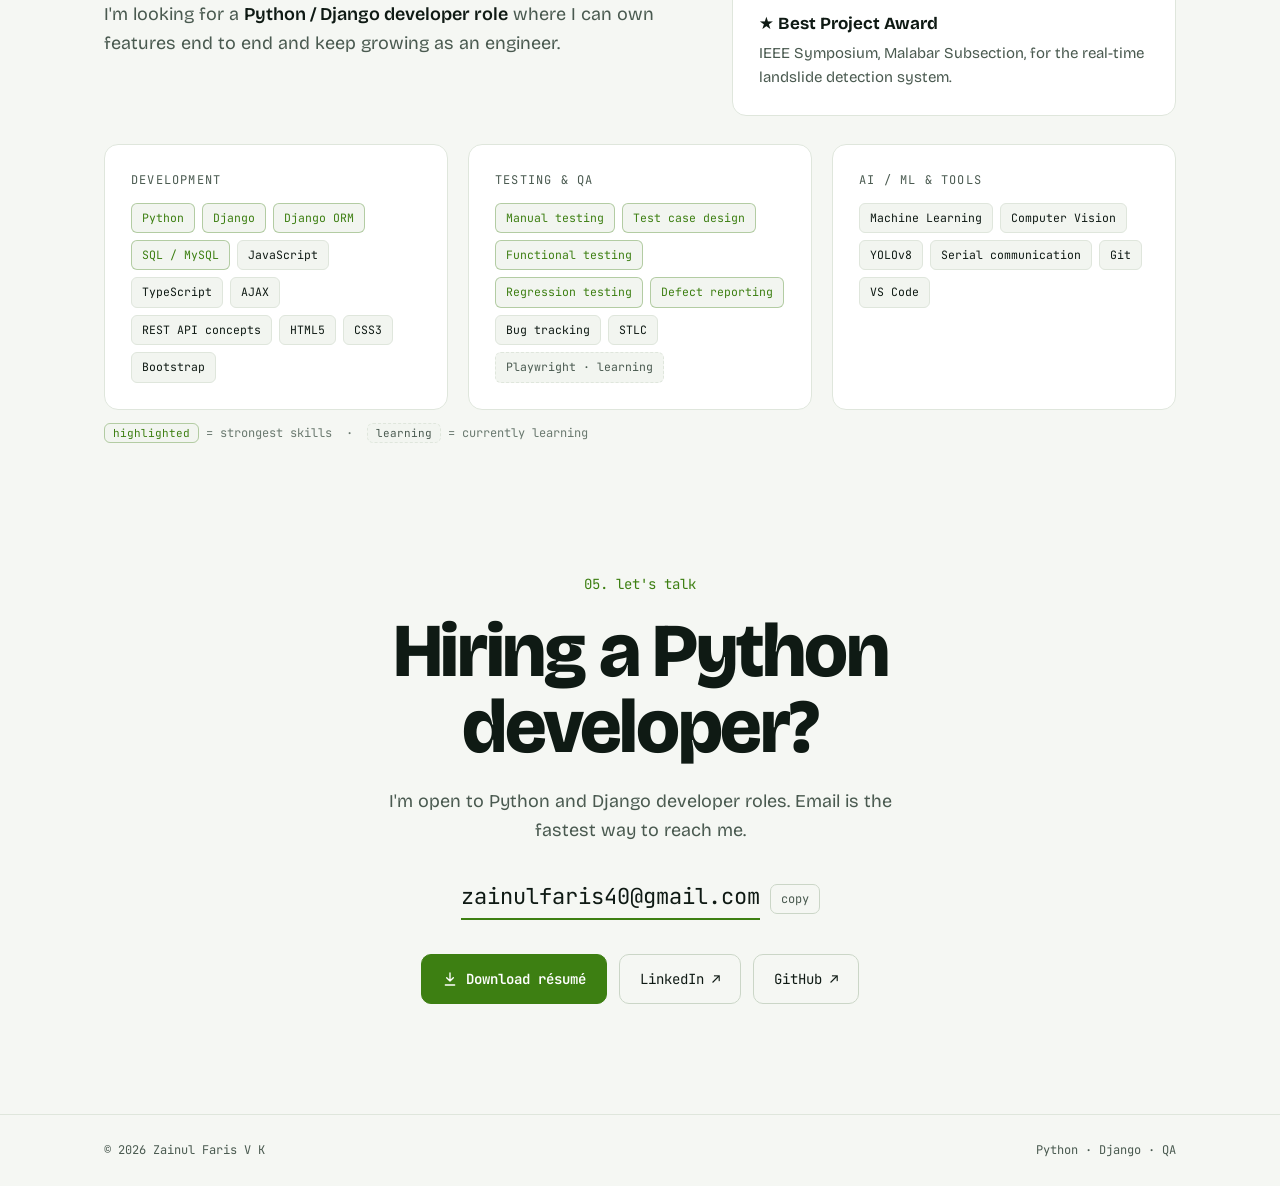
==== commit d15082a0: "Add College Management System project" ====
--- a/index.html
+++ b/index.html
@@ -79,6 +79,17 @@
 .creds td{padding:5px 0;border-top:1px solid var(--line);color:var(--mute)}
 .creds td:first-child{color:var(--text)}
 .creds p{padding:0 14px 12px;color:var(--dim);font-size:11.5px;line-height:1.5}
+/* SECOND FEATURED PROJECT */
+.feature2{display:grid;grid-template-columns:1fr 1.1fr;padding:0;overflow:hidden;margin-top:20px}
+.feature2 .pic{display:block;border-right:1px solid var(--line);background:var(--panel2);overflow:hidden}
+.feature2 .pic img{width:100%;height:100%;object-fit:cover;object-position:top left;transition:transform .5s}
+.feature2 .pic:hover img{transform:scale(1.03)}
+.feature2 .body{padding:28px}
+.feature2 h3{font-size:24px;line-height:1.15;margin:12px 0 8px}
+.feature2 .pitch{color:var(--mute);font-size:15.5px;margin-bottom:14px}
+.feature2 .arrows li{font-size:15px}
+.feature2 .chips{margin:6px 0 18px}
+.feature2 .logins{margin-top:12px;font-family:var(--mono);font-size:12px;color:var(--dim)}
 /* OTHER PROJECTS */
 .projects{display:grid;grid-template-columns:repeat(2,1fr);gap:20px;margin-top:20px}
 .proj{display:flex;flex-direction:column;transition:transform .3s,border-color .3s}
@@ -155,7 +166,8 @@
 @media(max-width:960px){
   .hero{grid-template-columns:1fr;gap:56px;padding-top:40px}
   .portrait{justify-self:center;max-width:340px}
-  .feature,.how,.about,.pillars.three{grid-template-columns:1fr}
+  .feature,.feature2,.how,.about,.pillars.three{grid-template-columns:1fr}
+  .feature2 .pic{border-right:none;border-bottom:1px solid var(--line)}
   .side{border-left:none;border-top:1px solid var(--line)}
   .glance{grid-template-columns:repeat(2,1fr)}
   .g:nth-child(2){border-right:none}
@@ -294,6 +306,33 @@
             <a href="projects/hospital-management.html#screens"><img src="assets/hms/patient-booking.jpg" alt="Patient booking screen" loading="lazy" width="1100" height="688"><span>Patient · booking</span></a>
             <a href="projects/hospital-management.html#screens"><img src="assets/hms/doctor-appointments.jpg" alt="Doctor appointments screen" loading="lazy" width="1100" height="688"><span>Doctor · appointments</span></a>
           </div>
+        </div>
+      </article>
+
+      <article class="card feature2 rv" id="college">
+        <a class="pic" data-college-demo href="#" target="_blank" rel="noopener" aria-label="Open the live College Management System demo">
+          <img src="assets/college/students.jpg" alt="Student records table in the College Management System admin panel" loading="lazy" width="1100" height="688">
+        </a>
+        <div class="body">
+          <div class="badges">
+            <span class="badge live"><span class="dot"></span>Live demo</span>
+            <span class="badge">Full stack · Django</span>
+          </div>
+          <h3>College Management System</h3>
+          <p class="pitch">A Django app for running a college's records. Admins manage courses, students and teachers; teachers sign up with a photo and manage their own profile.</p>
+          <ul class="arrows">
+            <li><b>Admin:</b> courses with fees, and student records with add, edit and delete</li>
+            <li><b>Teachers:</b> self sign-up with profile photo, a personal dashboard and an editable profile card</li>
+            <li><b>Separate logins</b> that send admins and teachers to their own dashboards</li>
+          </ul>
+          <div class="chips">
+            <span class="chip key">Python</span><span class="chip key">Django</span><span class="chip">Django ORM</span><span class="chip">MySQL</span><span class="chip">Bootstrap</span>
+          </div>
+          <div class="cta">
+            <a class="btn primary sm" data-college-demo href="#" target="_blank" rel="noopener"><svg class="i" viewBox="0 0 24 24"><path d="M14 4h6v6M20 4L10 14M18 14v5a1 1 0 01-1 1H5a1 1 0 01-1-1V7a1 1 0 011-1h5"/></svg>Live demo</a>
+            <a class="btn ghost sm" href="https://github.com/ZainulFaris93/College-Management-System" target="_blank" rel="noopener">Code ↗</a>
+          </div>
+          <p class="logins">Demo logins: admin / Admin@123 · anjali / Teacher@123</p>
         </div>
       </article>
 
